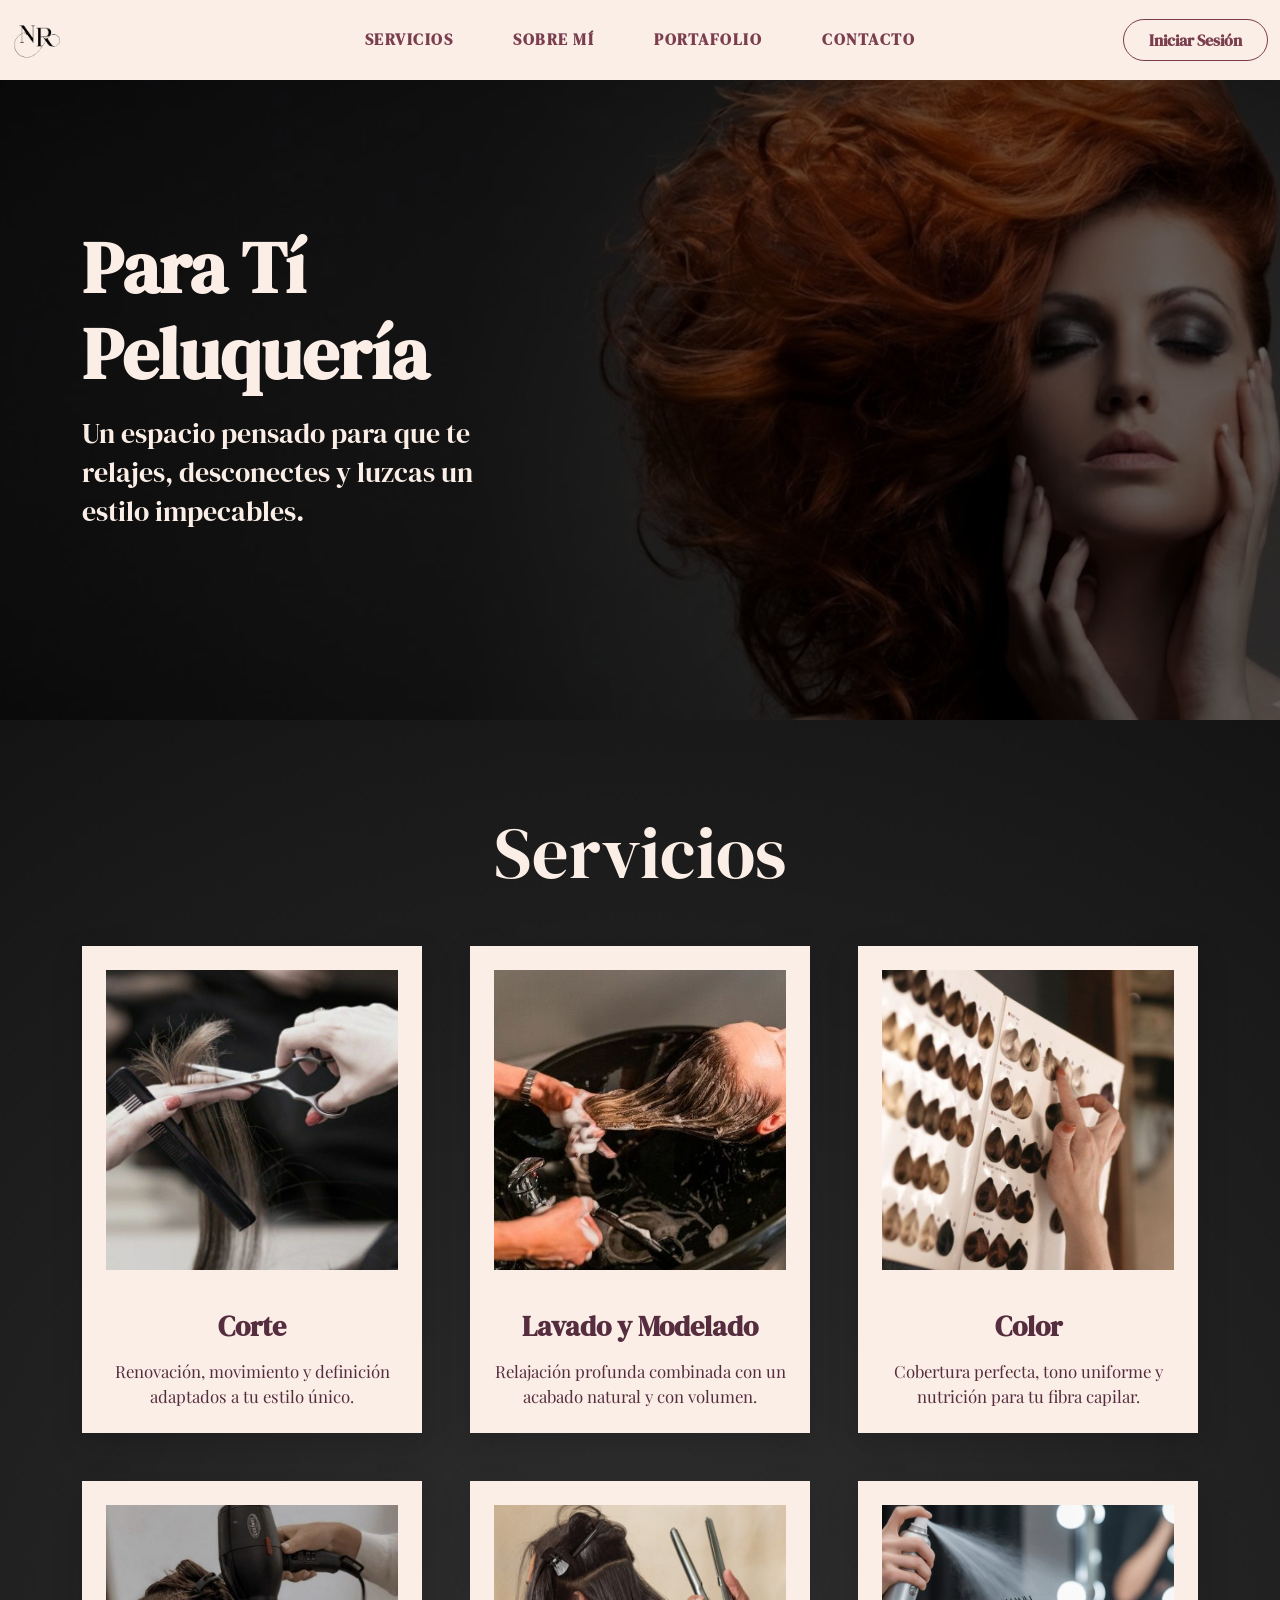
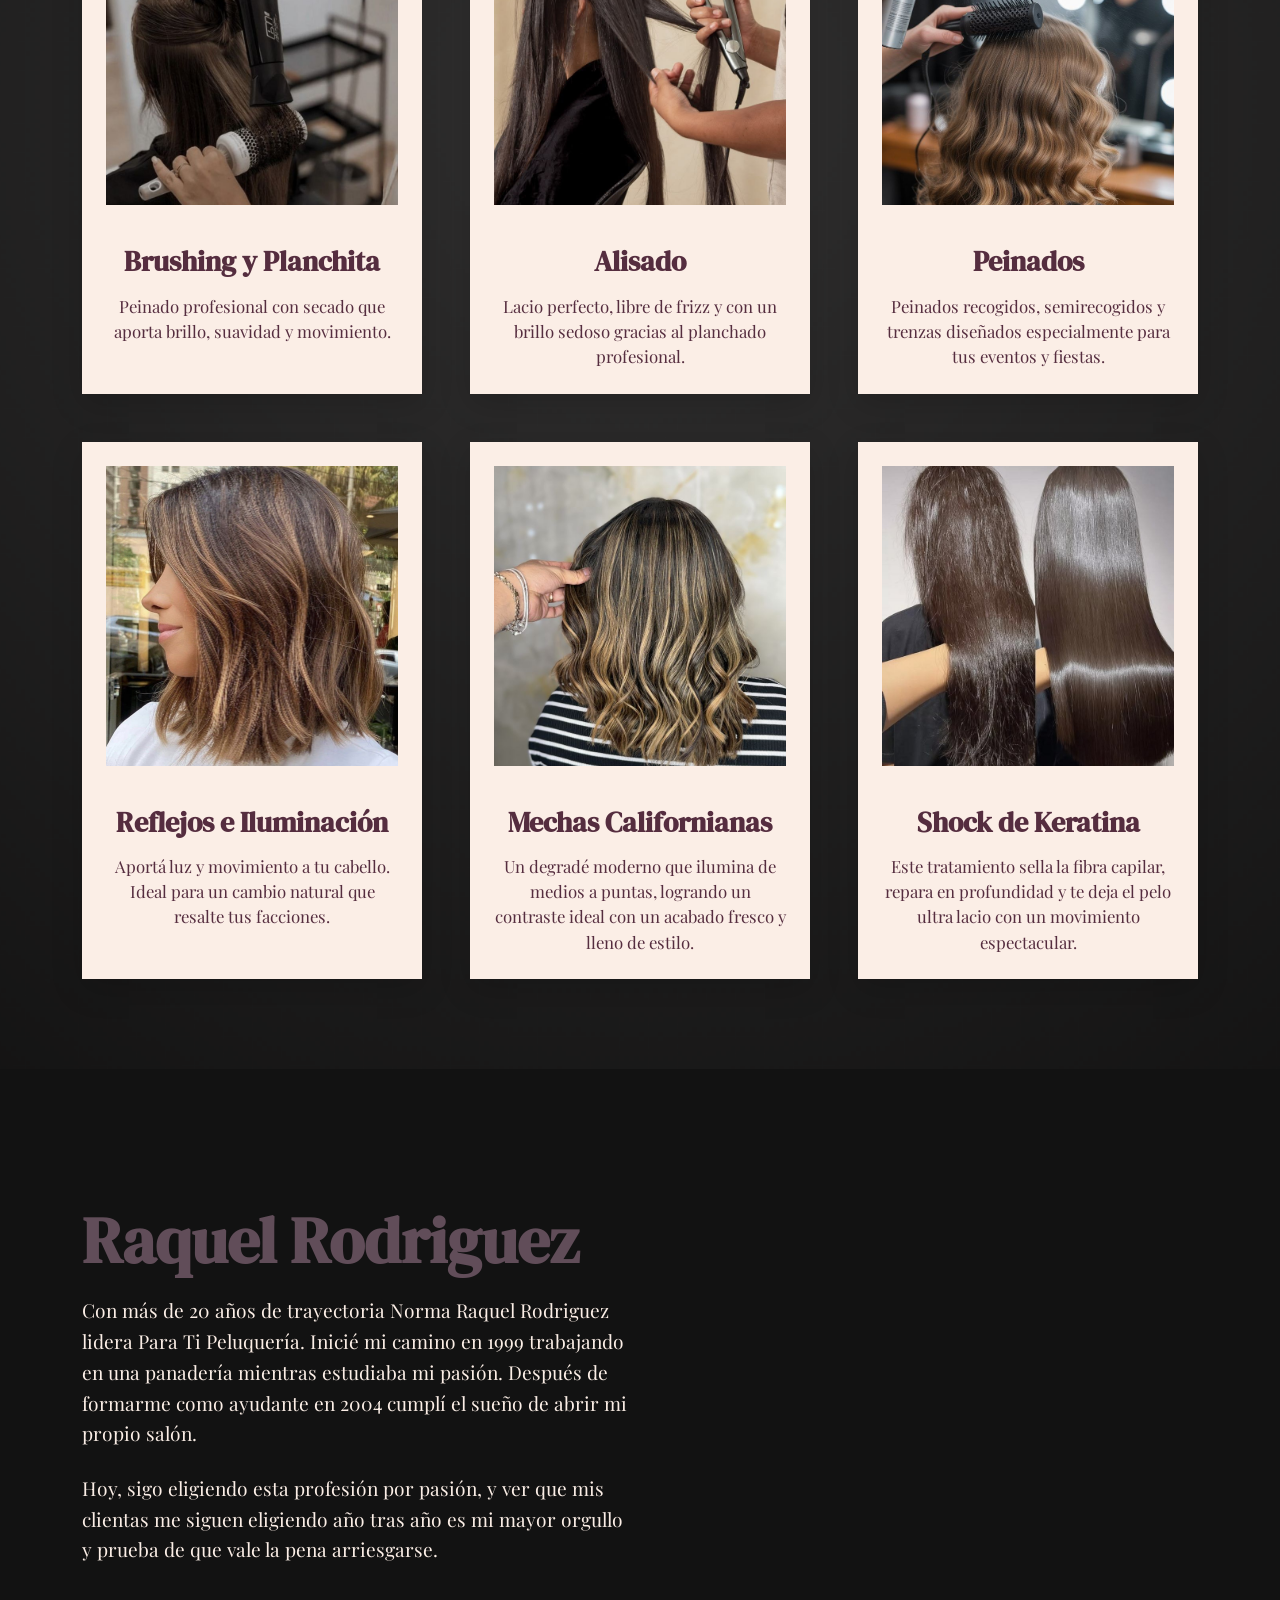
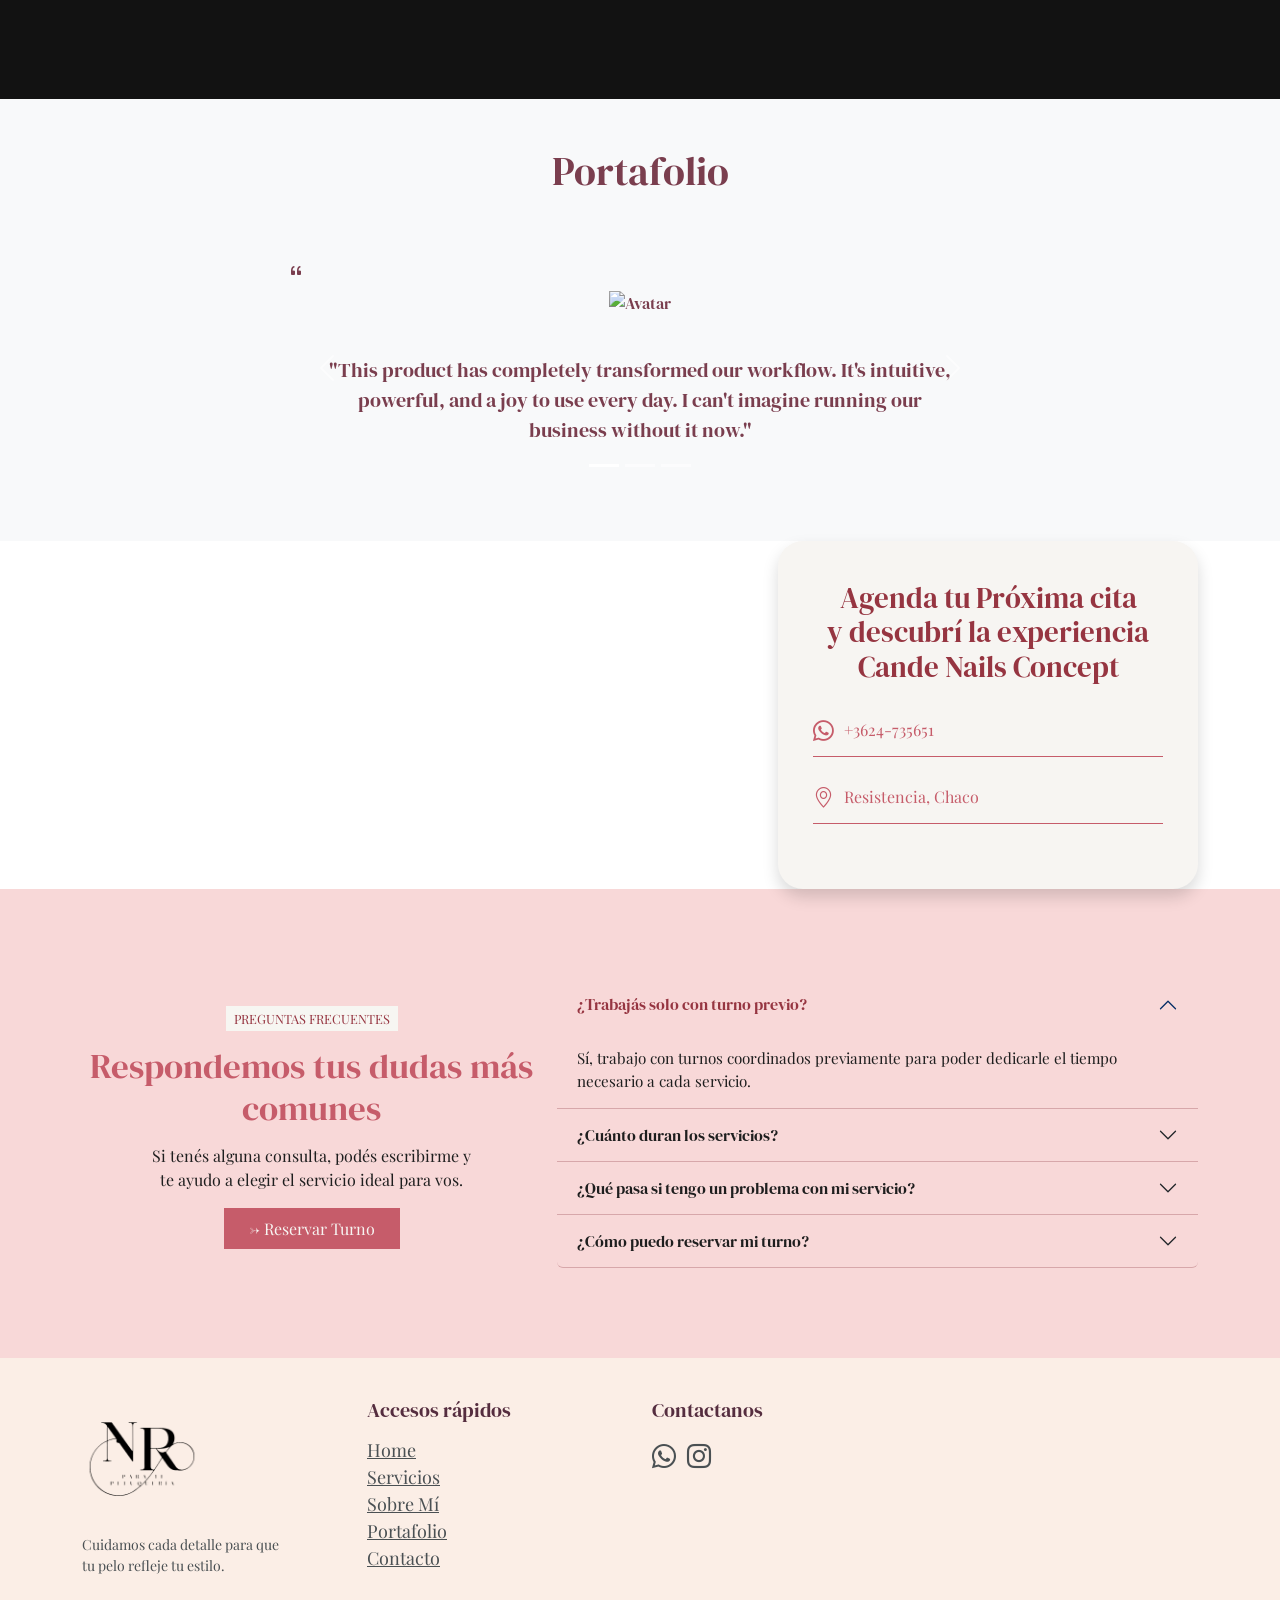
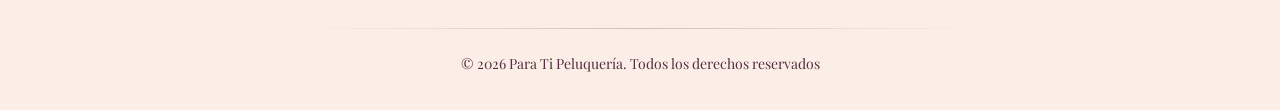
==== index.html @ 2d1e4a16 "cambios en comentarios" ====
<!DOCTYPE html>
<!-- Seteamos el idioma en español, obvio -->
<html lang="es">
<!-- Acá metemos toda la config y los links de la página -->

<head>
  <meta charset="UTF-8">
  <meta name="viewport" content="width=device-width, initial-scale=1">
  <link rel="preconnect" href="https://fonts.googleapis.com">
  <link rel="preconnect" href="https://fonts.gstatic.com" crossorigin>
  <link href="https://fonts.googleapis.com/css2?family=DM+Serif+Display:ital@0;1&display=swap" rel="stylesheet">
  <link href="https://fonts.googleapis.com/css2?family=Playfair+Display:wght@400;500;600&display=swap" rel="stylesheet">
  <link href="https://fonts.googleapis.com/css2?family=Montserrat:wght@300;400&display=swap" rel="stylesheet">
  <link href="https://cdn.jsdelivr.net/npm/bootstrap@5.3.0/dist/css/bootstrap.min.css" rel="stylesheet">
  <link rel="stylesheet" href="style.css">
  <link rel="stylesheet" href="https://cdn.jsdelivr.net/npm/bootstrap-icons@1.11.3/font/bootstrap-icons.min.css">
  <script src="https://cdn.jsdelivr.net/npm/bootstrap@5.3.0/dist/js/bootstrap.bundle.min.js"></script>
  <title>Para Ti Peluquería</title>
  <link rel="icon" type="image/png" href="img/logo.ico" />
</head>

<!-- De acá para abajo empieza lo que posta ve el cliente -->

<body>
  <div id="navbar"></div>


  <section id="Home">

    <div class="container">
      <div class="row align-items-center">
        <div class="col-lg-6">
          <h1 class="display-4 fw-bold mb-3">Para Tí Peluquería</h1>
          <p class="lead mb-4">
            Un espacio pensado para que te <br>
            relajes, desconectes y luzcas un <br>
            estilo impecables.<br>
          </p>
        </div>

      </div>
    </div>
  </section>

  <!-- Servicios Section -->
  <section id="Servicios">
    <div class="container">

      <div class="row justify-content-center text-center">
        <div class="col-lg-8">
          <h1>Servicios</h1>
        </div>
      </div>

      <div class="row g-5 justify-content-center" id="servicesGridPublic">
        <!-- Cargamos los servicios dinámicamente con JS desde el localStorage, un golazo -->
      </div>
    </div>
  </section>

  <!-- Sección Sobre Mí: Raquel cuenta cómo empezó todo este laburo -->
  <section id="SobreMi">
    <div class="container">
      <div class="row align-items-center">
        <div class="col-lg-6">
          <h1 class="display-4 fw-bold mb-3">Raquel Rodriguez</h1>
          <p class="lead mb-4">
            Con más de 20 años de trayectoria Norma Raquel Rodriguez lidera Para Ti Peluquería.
            Inicié mi camino en 1999 trabajando en una panadería mientras estudiaba mi pasión.
            Después de formarme como ayudante en 2004 cumplí el sueño de abrir mi propio salón.
          </p>
          <p class="lead mb-0">
            Hoy, sigo eligiendo esta profesión por pasión, y ver que mis clientas me siguen
            eligiendo año tras año es mi mayor orgullo y prueba de que vale la pena arriesgarse.
          </p>
        </div>
      </div>
    </div>
  </section>

  <!-- Sección Portafolio: carrusel para mostrar fotos de laburos anteriores -->

  <div class="bg-light">
    <div class="container py-5">
      <h1 class="text-center mb-5">Portafolio</h1>
      <div class="row justify-content-center">
        <div class="col-lg-8">
          <div id="testimonialCarousel" class="carousel slide" data-bs-ride="carousel">
            <div class="carousel-inner">
              <div class="carousel-item active">
                <div class="testimonial-card p-4 p-md-5">
                  <i class="bi bi-quote quote-icon position-absolute top-0 start-0 mt-3 ms-3"></i>
                  <div class="text-center mb-4">
                    <img src="https://randomuser.me/api/portraits/women/32.jpg" alt="Avatar" class="avatar mb-3">
                  </div>
                  <p class="lead text-center mb-0">"This product has completely transformed our workflow.
                    It's intuitive, powerful, and a joy to use every day. I can't imagine running our
                    business without it now."</p>
                </div>
              </div>
              <div class="carousel-item">
                <div class="testimonial-card p-4 p-md-5">
                  <i class="bi bi-quote quote-icon position-absolute top-0 start-0 mt-3 ms-3"></i>
                  <div class="text-center mb-4">
                    <img src="https://randomuser.me/api/portraits/men/47.jpg" alt="Avatar" class="avatar mb-3">
                  </div>
                  <p class="lead text-center mb-0">"The level of customer support is outstanding. Whenever
                    I've had a question or issue, the team has been quick to respond and always goes
                    above and beyond to help."</p>
                </div>
              </div>
              <div class="carousel-item">
                <div class="testimonial-card p-4 p-md-5">
                  <i class="bi bi-quote quote-icon position-absolute top-0 start-0 mt-3 ms-3"></i>
                  <div class="text-center mb-4">
                    <img src="https://randomuser.me/api/portraits/women/65.jpg" alt="Avatar" class="avatar mb-3">
                  </div>
                  <p class="lead text-center mb-0">"As a small business owner, I was hesitant to invest in
                    new software, but this has paid for itself many times over. It's been a game-changer
                    for my company's efficiency."</p>
                </div>
              </div>
            </div>
            <button class="carousel-control-prev" type="button" data-bs-target="#testimonialCarousel"
              data-bs-slide="prev">
              <span class="carousel-control-prev-icon" aria-hidden="true"></span>
              <span class="visually-hidden">Previous</span>
            </button>
            <button class="carousel-control-next" type="button" data-bs-target="#testimonialCarousel"
              data-bs-slide="next">
              <span class="carousel-control-next-icon" aria-hidden="true"></span>
              <span class="visually-hidden">Next</span>
            </button>
            <div class="carousel-indicators">
              <button type="button" data-bs-target="#testimonialCarousel" data-bs-slide-to="0" class="active"
                aria-current="true" aria-label="Slide 1"></button>
              <button type="button" data-bs-target="#testimonialCarousel" data-bs-slide-to="1"
                aria-label="Slide 2"></button>
              <button type="button" data-bs-target="#testimonialCarousel" data-bs-slide-to="2"
                aria-label="Slide 3"></button>
            </div>
          </div>
        </div>
      </div>
    </div>
  </div>


  <!-- Sección de Contacto: toda la info para que nos manden un WhatsApp -->
  <section id=" Contacto">
    <div class="container d-flex justify-content-end align-items-center">

      <!-- La card flotante con los datos de contacto directos -->
      <div class="contact-card shadow">

        <h3 class="contact-title">
          Agenda tu Próxima cita<br>
          y descubrí la experiencia<br>
          Cande Nails Concept
        </h3>

        <a href="http://wa.link/f8cmmg/" target="_blank" class="contact-item">
          <i class="bi bi-whatsapp"></i> +3624-735651
        </a>

        <div class="contact-item">
          <i class="bi bi-geo-alt"></i> Resistencia, Chaco
        </div>

      </div>
    </div>
  </section>

  <section class="faq-section">
    <div class="container">
      <div class="row align-items-center">

        <div class="col-md-5 faq-intro">
          <span class="faq-label">Preguntas frecuentes</span>
          <h2>Respondemos tus dudas más comunes</h2>
          <p>Si tenés alguna consulta, podés escribirme y te ayudo a elegir el servicio ideal para vos.</p>
          <a href="reservar.html" class="faq-btn">→ Reservar Turno</a>
        </div>

        <div class="col-md-7">
          <div class="accordion" id="faqAccordion">

            <div class="accordion-item">
              <h2 class="accordion-header">
                <button class="accordion-button" type="button" data-bs-toggle="collapse" data-bs-target="#faq1">
                  ¿Trabajás solo con turno previo?
                </button>
              </h2>
              <div id="faq1" class="accordion-collapse collapse show" data-bs-parent="#faqAccordion">
                <div class="accordion-body">
                  Sí, trabajo con turnos coordinados previamente para poder dedicarle el tiempo necesario a cada
                  servicio.
                </div>
              </div>
            </div>

            <div class="accordion-item">
              <h2 class="accordion-header">
                <button class="accordion-button collapsed" type="button" data-bs-toggle="collapse"
                  data-bs-target="#faq2">
                  ¿Cuánto duran los servicios?
                </button>
              </h2>
              <div id="faq2" class="accordion-collapse collapse" data-bs-parent="#faqAccordion">
                <div class="accordion-body">
                  Depende del servicio y del cuidado posterior, pero el esmaltado semipermanente suele durar entre 15 y
                  20 días.
                </div>
              </div>
            </div>

            <div class="accordion-item">
              <h2 class="accordion-header">
                <button class="accordion-button collapsed" type="button" data-bs-toggle="collapse"
                  data-bs-target="#faq3">
                  ¿Qué pasa si tengo un problema con mi servicio?
                </button>
              </h2>
              <div id="faq3" class="accordion-collapse collapse" data-bs-parent="#faqAccordion">
                <div class="accordion-body">
                  Podés escribirme para revisar la situación y encontrar una solución según el caso.
                </div>
              </div>
            </div>

            <div class="accordion-item">
              <h2 class="accordion-header">
                <button class="accordion-button collapsed" type="button" data-bs-toggle="collapse"
                  data-bs-target="#faq4">
                  ¿Cómo puedo reservar mi turno?
                </button>
              </h2>
              <div id="faq4" class="accordion-collapse collapse" data-bs-parent="#faqAccordion">
                <div class="accordion-body">
                  Podés reservar por WhatsApp o a través de Instagram, según te resulte más cómodo.
                </div>
              </div>
            </div>

          </div>
        </div>

      </div>
    </div>
  </section>

  <div id="footer"></div>
  <script src="script.js"></script>
</body>

</html>
---- style.css ----
body {
  font-family: "DM Serif Display", serif;
  color: #7A3E4E;
}

#Home {
  padding-top: 140px;
  /* Altura del navbar (80px) + margen de holgura visual (60px) */
  padding-bottom: 80px;
  min-height: 80vh;
  display: flex;
  align-items: center;
  background-image: url("img/home.png");
  background-size: cover;
  background-position: center right;
  background-repeat: no-repeat;
  color: #FBEEE6;
}

#Home h1 {
  font-size: 4.5rem;
}

#Home p {
  font-size: 1.75rem;
  line-height: 1.4;
}

/* Diseño responsivo para celulares y tablets, que no se rompa nada */
@media (max-width: 768px) {
  #Home {
    padding-top: 120px;
    padding-bottom: 60px;
    min-height: 60vh;
  }

  #Home h1 {
    font-size: 2.5rem;
  }

  #Home p {
    font-size: 1.25rem;
  }

  /* Sección Servicios en Móvil: ajustamos márgenes */
  #Servicios {
    padding: 60px 0;
  }

  #Servicios h1 {
    font-size: 2.5rem;
    margin-bottom: 30px;
  }

  .card.servicio-card {
    padding: 15px;
    margin-bottom: 15px;
  }

  .card.servicio-card .card-img-top {
    height: 220px;
    /* Tamaño optimizado para pantallas chicas */
  }

  .card.servicio-card .card-title {
    font-size: 1.5rem;
    margin-bottom: 10px;
  }

  .card.servicio-card .card-text {
    font-size: 0.95rem;
  }

  /* Fuentes de la biografía de Raquel en celus */
  #SobreMi h1 {
    font-size: 2.5rem;
    margin-bottom: 20px;
  }

  #SobreMi p {
    font-size: 1.1rem;
  }
}

#Servicios {
  background-image: url("img/servicios.png");
  background-size: cover;
  background-position: center;
  background-repeat: no-repeat;
  background-color: #121212;
  padding: 90px 0;
}

#Servicios h1 {
  font-family: "DM Serif Display", serif;
  font-size: 4.5rem;
  color: #FBEEE6;
  text-align: center;
  margin-bottom: 50px;
}

.card.servicio-card {
  background-color: #FBEEE6;
  border: none;
  border-radius: 0;
  padding: 24px;
  box-shadow: 0 10px 30px rgba(0, 0, 0, 0.15);
  transition: all 0.3s ease;
  height: 100%;
  display: flex;
  flex-direction: column;
  max-width: 420px;
  margin: 0 auto;
}

.card.servicio-card .card-img-top {
  height: 300px;
  object-fit: cover;
  width: 100%;
  border-radius: 0;

}

.card.servicio-card .card-body {
  padding: 20px 0 0 0;
  flex-grow: 1;
  display: flex;
  flex-direction: column;
  text-align: center;
}

.card.servicio-card .card-title {
  font-family: "DM Serif Display", serif;
  font-size: 1.75rem;
  color: #552D3F;
  margin-bottom: 15px;
  font-weight: bold;
}

.card.servicio-card .card-text {
  font-family: "Playfair Display", serif;
  font-size: 1.05rem;
  color: #552D3F;
  line-height: 1.5;
  margin-bottom: 0;
  flex-grow: 1;
}

#SobreMi {
  background-image: linear-gradient(to right, rgba(18, 18, 18, 0.95) 45%, rgba(18, 18, 18, 0.1) 85%), url("img/sobreMi.png");
  background-size: cover;
  background-position: right center;
  background-repeat: no-repeat;
  background-color: #121212;
  padding: 120px 0;
  min-height: 70vh;
  display: flex;
  align-items: center;
}

#SobreMi h1 {
  font-family: "DM Serif Display", serif;
  font-size: 4rem;
  color: #614D59;
  text-align: left;
  margin-bottom: 30px;
}

#SobreMi p {
  font-family: "Playfair Display", serif;
  font-size: 1.2rem;
  color: #FBEEE6;
  line-height: 1.6;
  text-align: left;
}

/* Responsivo para la sección Sobre Mí (cuando la columna col-lg-6 se expande a pantalla completa) */
@media (max-width: 991.98px) {
  #SobreMi {
    background-image: linear-gradient(rgba(18, 18, 18, 0.85), rgba(18, 18, 18, 0.85)), url("img/sobreMi.png");
    background-position: center center;
    padding: 80px 0;
    min-height: auto;
  }
}

#Portafolio {
  background-color: #121212;
  padding: 90px 0;
}

#Portafolio h2 {
  font-family: "DM Serif Display", serif;
  font-size: 4.5rem;
  color: #FBEEE6;
  text-align: center;
  margin-bottom: 50px;
}

#portfolioCarousel {
  position: relative;
  padding: 0 45px; /* Espacio para que las flechas queden a los lados sin encimarse */
}

.card.portfolio-card {
  background-color: #FBEEE6;
  border: none;
  border-radius: 0; /* Bordes rectos de la captura */
  padding: 24px; /* Inset padding como en servicios */
  box-shadow: 0 10px 25px rgba(0, 0, 0, 0.2);
  transition: all 0.3s ease;
  height: 100%;
  display: flex;
  flex-direction: column;
}

.card.portfolio-card:hover {
  transform: translateY(-5px);
  box-shadow: 0 15px 35px rgba(0, 0, 0, 0.3);
}

.card.portfolio-card .portfolio-img {
  height: 220px;
  object-fit: cover;
  width: 100%;
  border-radius: 0;
}

.card.portfolio-card .card-body {
  padding: 20px 0 0 0; /* Sin padding horizontal */
  text-align: center;
}

.card.portfolio-card .card-title {
  font-family: "DM Serif Display", serif;
  font-size: 1.6rem;
  color: #552D3F;
  font-weight: bold;
  margin-bottom: 0;
}

/* Flechas de navegación del carrusel */
#Portafolio .carousel-control-prev,
#Portafolio .carousel-control-next {
  width: 45px;
  height: 45px;
  background-color: rgba(90, 42, 58, 0.85); /* Burgundy semitransparente */
  border-radius: 50%;
  top: 50%;
  transform: translateY(-50%);
  opacity: 0.8;
  transition: all 0.3s ease;
  display: flex;
  align-items: center;
  justify-content: center;
}

#Portafolio .carousel-control-prev:hover,
#Portafolio .carousel-control-next:hover {
  opacity: 1;
  background-color: rgba(90, 42, 58, 1);
}

#Portafolio .carousel-control-prev {
  left: 0;
}

#Portafolio .carousel-control-next {
  right: 0;
}

/* Responsivo para el Portafolio */
@media (max-width: 768px) {
  #Portafolio {
    padding: 60px 0;
  }
  #Portafolio h2 {
    font-size: 2.5rem;
    margin-bottom: 30px;
  }
  #portfolioCarousel {
    padding: 0 35px;
  }
  .card.portfolio-card {
    padding: 15px;
    margin-bottom: 15px;
  }
  .card.portfolio-card .portfolio-img {
    height: 180px;
  }
  .card.portfolio-card .card-title {
    font-size: 1.25rem;
  }
}

section[id] {
  scroll-margin-top: 80px;
}

/* Ocultamos cosas del navbar según si sos cliente o Raquel */
.nav-admin {
  display: none;
}

body.admin-page .nav-public {
  display: none !important;
}

body.admin-page .nav-admin {
  display: flex;
  align-items: center;
}

/* Estilo para la solapa del panel de control que está seleccionada */
body.admin-page .admin-nav-link.active {
  color: #5A2A3A;
  border-bottom: 2px solid #5A2A3A;
  font-weight: 600;
}

/* En el panel de control usamos sticky en vez de fixed para que el menú de la izquierda no quede tapado */
body.admin-page,
body.admin-page html {
  height: 100%;
}

body.admin-page .navbar {
  position: sticky !important;
  top: 0;
  width: 100%;
  z-index: 100;
}

h5 {
  font-size: 3rem;
}

a {
  color: #7A3E4E
}

.navbar {

  display: flex;
  align-items: center;
  justify-content: space-between;
  height: 80px;
  position: fixed;
  width: 100%;
  top: 0;
  left: 0;
  z-index: 1000;
}

.nav-link {
  font-size: 18px;
  text-decoration: none;
  padding: 8px 15px;
  transition: color 0.3s ease;
  color: #552D3F;
}

.nav-link:hover {
  color: #816f7a !important;
}


/* Centrado y mayúsculas de opciones de menú */
@media (min-width: 992px) {
  .nav-public.mx-auto {
    position: absolute;
    left: 50%;
    transform: translateX(-50%);
    display: flex;
    gap: 60px;
    /* Incrementa la separación entre las opciones */
  }
}

.nav-public.mx-auto .nav-link {
  font-size: 16px;
  font-weight: 600;
  text-transform: uppercase;
  letter-spacing: 1.5px;
  color: #7A3E4E;
}


/* Botón Iniciar Sesión redondeado */
.nav-login-btn {
  border: 1px solid #7A3E4E !important;
  border-radius: 50px !important;
  padding: 8px 25px !important;
  font-size: 16px !important;
  font-weight: 600 !important;
  color: #7A3E4E !important;
  background-color: transparent !important;
  transition: all 0.3s ease !important;
  display: inline-block !important;
}

.nav-login-btn:hover {
  background-color: #7A3E4E !important;
  color: #FBEEE6 !important;
}

/* Ajustes de menú colapsable (hamburguesa) en dispositivos móviles */
@media (max-width: 991.98px) {
  .navbar-collapse {
    position: absolute !important;
    top: 80px;
    /* Altura exacta del navbar */
    left: 0;
    right: 0;
    background-color: #FBEEE6 !important;
    /* Fondo sólido igual al navbar para evitar transparencia y solapamiento */
    padding: 1.5rem 1.25rem !important;
    border-radius: 0 0 1.25rem 1.25rem !important;
    box-shadow: 0 12px 24px rgba(0, 0, 0, 0.15) !important;
    z-index: 1000 !important;
    width: 100% !important;
  }

  .navbar-collapse .nav-public {
    display: flex !important;
    flex-direction: column !important;
    /* Modo lista vertical para sitio público */
    align-items: center !important;
    gap: 18px !important;
    /* Más separación entre las opciones */
    margin-bottom: 20px !important;
    width: 100% !important;
  }

  .navbar-collapse .nav-admin {
    display: none !important;
    /* Oculto por defecto en sitio público */
  }

  body.admin-page .navbar-collapse .nav-public {
    display: none !important;
    /* Oculto en panel de administración */
  }

  body.admin-page .navbar-collapse .nav-admin {
    display: flex !important;
    flex-direction: column !important;
    /* Modo lista vertical para panel admin */
    align-items: center !important;
    gap: 18px !important;
    margin-bottom: 20px !important;
    width: 100% !important;
  }

  .navbar-collapse .nav-link {
    display: block !important;
    width: 100% !important;
    text-align: center !important;
    padding: 8px 0 !important;
    font-size: 18px !important;
  }

  .navbar-collapse .navbar-nav {
    display: flex !important;
    flex-direction: column !important;
    align-items: center !important;
    width: 100% !important;
  }

  .navbar-collapse .nav-login-btn {
    display: inline-block !important;
    width: 100% !important;
    max-width: 220px !important;
    text-align: center !important;
    margin: 10px auto !important;
  }
}

.Portafolio-icon {
  font-size: 3rem;
  margin-bottom: 1rem;
  color: #6a11cb;
}

.cta {
  background-color: #f8f9fa;
}

.app-screenshot {
  box-shadow: 0 15px 30px rgba(0, 0, 0, 0.1);
  border-radius: 20px;
}



footer {
  background-color: #FBEEE6;
  padding: 40px 0 20px;
}

footer h5,
.footer-title {
  font-size: 20px;
  font-family: "DM Serif Display", serif;
  color: #552D3F;
  margin-bottom: 15px;
  padding-left: 0;
  margin-left: 0;
}

footer p {
  color: #552D3F;
}

.footer-brand p {
  font-family: "Playfair Display", serif;
  color: #4A5053;
  font-size: 14px;
  text-align: left;
}

footer a {
  color: #4A5053;
  font-family: "Playfair Display", serif;
  font-size: 18px;

}

footer a:hover {
  opacity: 0.7;
}

/* Iconos de redes sociales */
.social-icons li a {
  color: #4A5053 !important;
  font-size: 24px;
  transition: opacity 0.3s ease;
}

.social-icons li a:hover {
  opacity: 0.7;
}

.linea-footer {
  border: none;
  height: 1px;
  width: 60%;
  margin: 0 auto;
  background: linear-gradient(to right, transparent, #552D3F, transparent);
}

.copy-text p {
  font-family: "Playfair Display", serif;
  color: #552D3F;
  font-size: 14px;
}


#mobileMenu {
  display: none;
  background-color: #f8f9fa;
  padding: 1rem;
}

@media (min-width: 768px) {
  #mobileMenu {
    display: none !important;
  }
}

.nav-link {
  padding: 0.5rem 1rem;
}

/*servicios*/

.servicios-section {
  background-color: #E8CDCC;
  padding: 80px 0;

}

.servicios-barra {
  background: #f6d2d1;
  width: 80%;
  margin: 30px auto;
  padding: 8px 0;
  text-align: center;
  font-family: "DM Serif Display", serif;
  color: #1E1E1E;
  font-size: 1.2rem;
  letter-spacing: 1px;
}

.servicio-card {
  transition: transform 0.3s ease, box-shadow 0.3s ease;
  cursor: pointer;
  background-color: #f6d2d1;
  padding-bottom: 15px;
  box-shadow: 0 2px 8px rgba(150, 53, 65, 0.08);
  border: none;
  border-radius: 12px;
}

.servicio-img {
  width: 100%;
  height: 200px;
  object-fit: cover;
  border-radius: 0;
}

.servicio-card .card-title {
  font-family: "DM Serif Display", serif;
  color: #1e1e1e;
  font-size: 1.4rem;
  margin-top: 20px;
}

.servicio-card .card-text {
  font-family: "Playfair Display", serif;
  color: #1E1E1E;
  font-size: 0.95rem;
}

/*Contacto*/
.contact-card {
  background-color: #F7F5F2;
  padding: 40px 35px;
  border-radius: 25px;
  max-width: 420px;
  width: 100%;
}

.contact-title {
  font-family: "DM Serif Display", serif;
  color: #963541;
  font-size: 1.8rem;
  text-align: center;
  margin-bottom: 30px;
}

.contact-item {
  display: flex;
  align-items: center;
  gap: 10px;
  font-family: "Playfair Display", serif;
  color: #C65C6A;
  text-decoration: none;
  border-bottom: 1px solid #C65C6A;
  padding-bottom: 10px;
  margin-bottom: 25px;

}

.contact-item i {
  color: #C65C6A;
  font-size: 1.3rem;
  transition: opacity 0.3s ease;
}

.contact-item:hover {

  opacity: 0.7;
}


.faq-section {
  background-color: #f8d8d8;
  padding: 90px 0;
}

.faq-intro {
  text-align: center;
  padding-left: 20px;
}

.faq-label {
  font-family: "Playfair Display", serif;
  text-transform: uppercase;
  font-size: 0.8rem;
  color: #963541;
  background-color: #f7f6f2;
  padding: 4px 8px;
}

.faq-intro h2 {
  font-family: "DM Serif Display", serif;
  color: #C65C6A;
  font-size: 2.2rem;
  margin: 15px 0;
}

.faq-intro p {
  font-family: "Playfair Display", serif;
  color: #1E1E1E;
  max-width: 320px;
  margin: 0 auto 25px;
}

.faq-btn {
  background-color: #C65C6A;
  color: #F7F5F2;
  padding: 10px 25px;
  text-decoration: none;
  font-family: "Playfair Display", serif;
}

.button {
  background-color: #5A2A3A;
  color: #FBEEE6;
  padding: 10px 25px;
  text-decoration: none;
  font-family: "Playfair Display", serif;
}

.button.btn :hover {
  color: #d7a7aa;
}

.faq-btn:hover {
  background-color: #963541;
  color: #F7F5F2;
}

.accordion-item {
  background-color: transparent;
  border: none;
  border-bottom: 1px solid #d7a7aa;
}

.accordion-button {
  background-color: transparent;
  font-family: "DM Serif Display", serif;
  color: #1E1E1E;
  box-shadow: none;
}

.accordion-button:not(.collapsed) {
  background-color: transparent;
  color: #963541;
  box-shadow: none;
}

.accordion-body {
  font-family: "Playfair Display", serif;
  color: #1E1E1E;
  font-size: 0.95rem;
}

/*Login*/
body.login-page {
  background-image: url("img/servicios.png");
  background-size: cover;
  background-position: center;
  background-repeat: no-repeat;
  min-height: 100vh;
}

.login-page {
  display: flex;
  justify-content: center;
  align-items: center;
  min-height: 100vh;
}

.login-card-img {
  width: 100%;
  height: 100%;
  object-fit: cover;
  border-radius: 1rem 0 0 1rem;
  display: block;

}

.form-label {
  color: #4e0230;
  font-family: "Playfair Display", serif;

}


body.booking-page {
  background-image: url("img/contact.png");
  background-size: cover;
  background-position: center;
  background-repeat: no-repeat;
  background-attachment: fixed;
  min-height: 100vh;
  padding-top: 100px;
  padding-bottom: 50px;
}

body.booking-page #navbar nav {
  background-color: #FBEEE6 !important;
}

.booking-card {
  background-color: #F6EEE8;
  border-radius: 1.5rem;
  overflow: hidden;
  box-shadow: 0 15px 30px rgba(0, 0, 0, 0.4);
}

/* --- Stepper --- */
.stepper-container {
  position: relative;
  display: flex;
  justify-content: space-between;
  align-items: flex-start;
  width: 100%;
  max-width: 600px;
  margin: 0 auto 2rem;
}

.stepper-line {
  position: absolute;
  top: 25px;
  left: 45px;
  right: 45px;
  height: 2px;
  background-color: #d7a7aa;
  z-index: 0;
}

.stepper-line-fill {
  position: absolute;
  top: 25px;
  left: 45px;
  width: 0%;
  height: 2px;
  background-color: #5A2A3A;
  z-index: 0;
  transition: width 0.4s ease;
}

.stepper-step {
  position: relative;
  display: flex;
  flex-direction: column;
  align-items: center;
  z-index: 1;
  flex: 1;
}

.stepper-circle {
  width: 50px;
  height: 50px;
  border-radius: 50%;
  background-color: #FBEEE6;
  border: 2px solid #d7a7aa;
  display: flex;
  align-items: center;
  justify-content: center;
  color: #7A3E4E;
  font-size: 1.2rem;
  transition: all 0.3s ease;
}

.stepper-step.active .stepper-circle,
.stepper-step.completed .stepper-circle {
  background-color: #5A2A3A;
  border-color: #5A2A3A;
  color: #FBEEE6;
}

.stepper-text {
  margin-top: 8px;
  font-size: 0.65rem;
  font-weight: 600;
  color: #7A3E4E;
  text-transform: uppercase;
  letter-spacing: 0.8px;
  text-align: center;
  opacity: 0.6;
  transition: all 0.3s ease;
}

.stepper-step.active .stepper-text {
  opacity: 1;
  font-weight: 700;
  color: #5A2A3A;
}

/* --- Contenido de Pasos --- */
.booking-step-content {
  display: none;
  max-width: 600px;
  margin: 0 auto;
}

.booking-step-content.active {
  display: block;
}

/* --- Calendario Inline --- */
.calendar-container {
  background-color: #FBEEE6;
  border: 1px solid #d7a7aa;
  border-radius: 12px;
  padding: 15px;
  margin-bottom: 1.5rem;
}

.calendar-header {
  display: flex;
  justify-content: space-between;
  align-items: center;
  margin-bottom: 12px;
}

.calendar-nav-btn {
  background-color: #FBEEE6;
  border: 1px solid #d7a7aa;
  width: 32px;
  height: 32px;
  border-radius: 50%;
  display: flex;
  align-items: center;
  justify-content: center;
  color: #5A2A3A;
  cursor: pointer;
  transition: all 0.2s ease;
}

.calendar-nav-btn:hover {
  background-color: #5A2A3A;
  color: #FBEEE6;
  border-color: #5A2A3A;
}

.calendar-row {
  display: flex;
  width: 100%;
}

.calendar-cell {
  flex: 1;
  aspect-ratio: 1.1;
  display: flex;
  align-items: center;
  justify-content: center;
  font-size: 0.88rem;
  border: 1px solid #e8cdcc;
  background-color: #FBEEE6;
  transition: all 0.2s ease;
}

.calendar-cell.header {
  border: none;
  background-color: transparent;
  color: #5A2A3A;
  font-weight: 600;
}

.calendar-cell.day-disabled {
  color: #c0b0b8;
  background-color: #f2e7e0;
  cursor: not-allowed;
}

.calendar-cell.day-active {
  cursor: pointer;
  font-weight: 600;
  color: #1e1e1e;
  background-color: #FFF;
}

.calendar-cell.day-active:hover {
  background-color: #5A2A3A;
  color: #FBEEE6;
}

.calendar-cell.day-selected {
  background-color: #5A2A3A !important;
  color: #FBEEE6 !important;
  font-weight: 700;
}

/* --- Listado de Horarios --- */
.hours-list {
  max-height: 280px;
  overflow-y: auto;
  padding-right: 5px;
  margin-bottom: 0.5rem;
}

.hours-list::-webkit-scrollbar {
  width: 6px;
}

.hours-list::-webkit-scrollbar-track {
  background: #FBEEE6;
  border-radius: 10px;
}

.hours-list::-webkit-scrollbar-thumb {
  background: #5A2A3A;
  border-radius: 10px;
}

.hour-item {
  display: flex;
  align-items: center;
  justify-content: space-between;
  background-color: #FBEEE6;
  border: 1px solid #d7a7aa;
  padding: 11px 18px;
  border-radius: 12px;
  margin-bottom: 8px;
  cursor: pointer;
  transition: all 0.2s ease;
  color: #5A2A3A;
}

.hour-item:hover {
  border-color: #5A2A3A;
  background-color: #FFF;
}

.hour-item.selected {
  background-color: #5A2A3A;
  color: #FBEEE6;
  border-color: #5A2A3A;
}

.hour-item.selected i,
.hour-item i {
  color: inherit;
}

/* --- Inputs Redondeados (Píldora) --- */
.form-pill-group {
  position: relative;
  margin-bottom: 1rem;
}

.form-pill-control {
  border-radius: 50px;
  border: 1px solid #d7a7aa;
  background-color: #FFF;
  padding: 11px 20px 11px 44px;
  color: #1e1e1e;
  transition: border-color 0.3s;
  width: 100%;
}

.form-pill-control:focus {
  border-color: #5A2A3A;
  box-shadow: none;
  outline: none;
}

.form-pill-icon {
  position: absolute;
  left: 18px;
  top: 50%;
  transform: translateY(-50%);
  color: #7A3E4E;
}

.form-pill-textarea {
  border-radius: 20px;
  padding-left: 18px;
}

/* --- Pantalla de Éxito: Modal Overlay --- */
.booking-success-overlay {
  display: none !important;
  position: fixed;
  top: 0;
  left: 0;
  width: 100vw !important;
  max-width: 100vw !important;
  height: 100vh !important;
  margin: 0 !important;
  background-color: rgba(0, 0, 0, 0.65);
  backdrop-filter: blur(4px);
  z-index: 2000;
  align-items: center;
  justify-content: center;
}

.booking-success-overlay.active {
  display: flex !important;
}

.booking-success-modal {
  position: relative;
  background-color: #5A2A3A;
  /* dark wine */
  color: #FBEEE6;
  width: 100%;
  max-width: 440px;
  margin: 1.5rem;
  padding: 2.5rem 2rem 2rem;
  border-radius: 1.5rem;
  box-shadow: 0 20px 45px rgba(0, 0, 0, 0.4);
  text-align: center;
  font-family: "Montserrat", sans-serif;
  animation: modalScaleIn 0.3s cubic-bezier(0.34, 1.56, 0.64, 1);
}

@keyframes modalScaleIn {
  from {
    transform: scale(0.9);
    opacity: 0;
  }

  to {
    transform: scale(1);
    opacity: 1;
  }
}

.modal-close-btn {
  position: absolute;
  top: 15px;
  right: 15px;
  background: rgba(255, 255, 255, 0.15);
  border: none;
  width: 28px;
  height: 28px;
  border-radius: 50%;
  display: flex;
  align-items: center;
  justify-content: center;
  color: #FBEEE6;
  cursor: pointer;
  font-size: 0.95rem;
  transition: all 0.2s;
  text-decoration: none;
}

.modal-close-btn:hover {
  background: #FBEEE6;
  color: #5A2A3A;
}

.modal-logo-circle {
  width: 90px;
  height: 90px;
  border-radius: 50%;
  background: #FBEEE6;
  display: flex;
  align-items: center;
  justify-content: center;
  margin: 0 auto 1.5rem;
  box-shadow: 0 8px 16px rgba(0, 0, 0, 0.25);
  border: 4px solid rgba(255, 255, 255, 0.1);
}

.modal-logo-circle img {
  height: 50px;
  width: auto;
}

.modal-title {
  font-family: "DM Serif Display", serif;
  font-size: 1.8rem;
  color: #FBEEE6;
  margin-bottom: 1rem;
}

.modal-summary-box {
  background-color: rgba(255, 255, 255, 0.08);
  border-radius: 14px;
  padding: 18px 20px;
  margin: 1.5rem 0;
  text-align: left;
  border: 1px solid rgba(255, 255, 255, 0.15);
}

.modal-summary-item {
  display: flex;
  margin-bottom: 8px;
  font-size: 0.92rem;
  color: #FBEEE6;
  line-height: 1.4;
}

.modal-summary-item:last-child {
  margin-bottom: 0;
}

.modal-summary-label {
  font-weight: 600;
  width: 85px;
  color: #d7a7aa;
  /* light rose tint */
}

.modal-summary-val {
  flex: 1;
  font-weight: 400;
}

.modal-thankyou {
  font-size: 0.95rem;
  color: #e0d0d5;
  line-height: 1.6;
  margin-bottom: 1.5rem;
  font-weight: 400;
}

.btn-modal-home {
  display: inline-flex;
  align-items: center;
  justify-content: center;
  background-color: #FBEEE6;
  color: #5A2A3A;
  border: none;
  border-radius: 50px;
  padding: 10px 28px;
  font-weight: 600;
  text-decoration: none;
  font-size: 0.95rem;
  transition: all 0.2s ease;
  box-shadow: 0 4px 10px rgba(0, 0, 0, 0.15);
}

.btn-modal-home:hover {
  background-color: #7A3E4E;
  color: #FBEEE6;
}

/* Botones de reserva */
.btn-booking-next {
  background-color: #5A2A3A;
  color: #FBEEE6;
  padding: 11px 28px;
  font-weight: 600;
  border-radius: 50px;
  border: none;
  transition: all 0.3s ease;
  display: inline-flex;
  align-items: center;
  gap: 8px;
  cursor: pointer;
}

.btn-booking-next:hover:not(:disabled) {
  background-color: #7A3E4E;
  color: #FBEEE6;
}

.btn-booking-next:disabled {
  background-color: #d7a7aa;
  color: #FFF;
  cursor: not-allowed;
}

.btn-booking-prev {
  background-color: transparent;
  color: #5A2A3A;
  padding: 11px 24px;
  font-weight: 600;
  border-radius: 50px;
  border: 1px solid #5A2A3A;
  transition: all 0.3s ease;
  cursor: pointer;
}

.btn-booking-prev:hover {
  background-color: rgba(90, 42, 58, 0.05);
}

/* ==========================================================================
   Admin Panel Styles
   ========================================================================== */

/* Variables de paleta admin (reutiliza colores del proyecto) */
:root {
  --cream: #FBEEE6;
  --rose: #F6EEE8;
  --wine: #5A2A3A;
  --wine-lt: #7A3E4E;
  --border: #d7a7aa;
}

body.admin-page {
  background-color: #f0e8e2;
  min-height: 100vh;
}

/* --- Login page styling --- */
.login-page {
  background-color: #f0e8e2;
}

/* --- Admin shell --- */
#adminShell {
  display: none;
}

.admin-topbar {
  background: #5A2A3A;
  color: #FBEEE6;
  padding: 14px 2rem;
  display: flex;
  align-items: center;
  justify-content: space-between;
}

.admin-topbar-brand {
  font-family: "DM Serif Display", serif;
  font-size: 1.3rem;
}

.admin-topbar-sub {
  font-size: 0.75rem;
  opacity: 0.7;
  letter-spacing: 1px;
}

/* --- Tabs --- */
.admin-tabs {
  background: #F6EEE8;
  border-bottom: 2px solid #d7a7aa;
  padding: 0 2rem;
  display: flex;
}

.admin-tab {
  padding: 14px 20px;
  cursor: pointer;
  border-bottom: 3px solid transparent;
  font-weight: 600;
  font-size: 0.85rem;
  color: #7A3E4E;
  transition: all 0.2s;
  display: flex;
  align-items: center;
  gap: 8px;
}

.admin-tab:hover {
  color: #5A2A3A;
}

.admin-tab.active {
  color: #5A2A3A;
  border-bottom-color: #5A2A3A;
}

.tab-badge {
  background: #5A2A3A;
  color: #FBEEE6;
  border-radius: 50px;
  padding: 1px 8px;
  font-size: 0.72rem;
  font-weight: 700;
}

/* --- Contenido --- */
.admin-content {
  padding: 2rem;
  max-width: 900px;
  margin: 0 auto;
}

.tab-pane {
  display: none;
}

.tab-pane.active {
  display: block;
}

/* --- Tarjeta de turno --- */
.booking-item {
  background: #FBEEE6;
  border: 1px solid #d7a7aa;
  border-radius: 14px;
  padding: 1.25rem 1.5rem;
  margin-bottom: 1rem;
  display: flex;
  align-items: flex-start;
  gap: 1rem;
  transition: box-shadow 0.2s;
}

.booking-item:hover {
  box-shadow: 0 4px 12px rgba(90, 42, 58, 0.12);
}

.booking-item-icon {
  width: 46px;
  height: 46px;
  border-radius: 50%;
  background: #F6EEE8;
  border: 1px solid #d7a7aa;
  display: flex;
  align-items: center;
  justify-content: center;
  color: #5A2A3A;
  font-size: 1.2rem;
  flex-shrink: 0;
}

.booking-item-body {
  flex: 1;
}

.booking-item-name {
  font-weight: 700;
  color: #5A2A3A;
  font-size: 1rem;
  margin-bottom: 2px;
}

.booking-item-meta {
  font-size: 0.82rem;
  color: #666;
}

.booking-item-meta span {
  margin-right: 12px;
}

.booking-item-notes {
  font-size: 0.82rem;
  color: #888;
  font-style: italic;
  margin-top: 4px;
}

.booking-item-actions {
  display: flex;
  gap: 8px;
  flex-shrink: 0;
  align-items: flex-start;
}

.btn-accept {
  background: #5A2A3A;
  color: #FBEEE6;
  border: none;
  border-radius: 50px;
  padding: 7px 18px;
  font-size: 0.82rem;
  font-weight: 600;
  cursor: pointer;
  transition: background 0.2s;
  display: flex;
  align-items: center;
  gap: 5px;
}

.btn-accept:hover {
  background: #7A3E4E;
}

.btn-reject {
  background: transparent;
  color: #5A2A3A;
  border: 1px solid #d7a7aa;
  border-radius: 50px;
  padding: 7px 18px;
  font-size: 0.82rem;
  font-weight: 600;
  cursor: pointer;
  transition: all 0.2s;
}

.btn-reject:hover {
  border-color: #5A2A3A;
  background: rgba(90, 42, 58, 0.05);
}

/* --- Status badges --- */
.status-badge {
  display: inline-block;
  border-radius: 50px;
  padding: 3px 12px;
  font-size: 0.75rem;
  font-weight: 700;
  letter-spacing: 0.5px;
}

.status-accepted {
  background: #e8f5e9;
  color: #2e7d32;
}

.status-rejected {
  background: #fce4ec;
  color: #c62828;
}

/* --- Calendario admin --- */
.calendar-month-header {
  font-family: "DM Serif Display", serif;
  color: #5A2A3A;
  font-size: 1.5rem;
  margin-bottom: 1rem;
  display: flex;
  align-items: center;
  gap: 1rem;
}

.cal-nav {
  background: #FBEEE6;
  border: 1px solid #d7a7aa;
  width: 34px;
  height: 34px;
  border-radius: 50%;
  display: flex;
  align-items: center;
  justify-content: center;
  cursor: pointer;
  color: #5A2A3A;
  transition: all 0.2s;
}

.cal-nav:hover {
  background: #5A2A3A;
  color: #FBEEE6;
}

.cal-grid {
  display: grid;
  grid-template-columns: repeat(7, 1fr);
  gap: 4px;
  margin-bottom: 1.5rem;
}

.cal-cell {
  aspect-ratio: 1;
  display: flex;
  align-items: center;
  justify-content: center;
  border-radius: 8px;
  font-size: 0.85rem;
}

.cal-cell.cal-header {
  font-weight: 700;
  color: #5A2A3A;
  font-size: 0.75rem;
}

.cal-cell.cal-empty {
  color: #ccc;
}

.cal-cell.cal-today {
  border: 2px solid #5A2A3A;
  font-weight: 700;
}

.cal-cell.cal-has-booking {
  background: #5A2A3A;
  color: #FBEEE6;
  cursor: pointer;
  font-weight: 700;
}

.cal-cell.cal-has-booking:hover {
  background: #7A3E4E;
}

.day-bookings-list {
  margin: 2rem auto 0;
  width: 70%;
  max-width: 700px;
  min-width: 320px;
}

.empty-state {
  text-align: center;
  padding: 3rem 1rem;
  color: #7A3E4E;
  opacity: 0.6;
}

.empty-state i {
  font-size: 3rem;
  display: block;
  margin-bottom: 0.5rem;
}

/* ==========================================================================
   Admin Layout: Sidebar + main  (altura exacta de pantalla)
   ========================================================================== */

/* Shell: columna que llena la pantalla. Con navbar sticky, el layout ocupa el resto. */
#adminShell {
  display: flex;
  flex-direction: column;
  min-height: 100vh;
}

.admin-shell-layout {
  display: flex;
  flex: 1;
  background: #f0e8e2;
  position: relative;
  /* para el toggle button absoluto */
  /* Altura = viewport - altura del navbar (~80px) */
  height: calc(100vh - 80px);
  overflow: hidden;
}

/* --- Sidebar --- */
.admin-sidebar {
  width: 210px;
  min-width: 210px;
  background: #FBEEE6;
  border-right: 1px solid #d7a7aa;
  display: flex;
  flex-direction: column;
  padding-top: 1rem;
  overflow-y: auto;
  overflow-x: clip;
  /* clip no crea stacking context, no corta z-index */
  transition: width 0.2s ease, min-width 0.2s ease;
  flex-shrink: 0;
  height: 100%;
}

/* Sidebar colapsado — solo iconos */
.admin-sidebar.collapsed {
  width: 56px;
  min-width: 56px;
}

.admin-sidebar.collapsed .sidebar-collapsible-text {
  display: none;
}

.admin-sidebar.collapsed .admin-sidebar-profile {
  justify-content: center;
  padding: 0 0 1rem;
}

.admin-sidebar.collapsed .sidebar-profile-text {
  display: none;
}

.admin-sidebar.collapsed .sidebar-avatar {
  margin: 0 auto;
}

.admin-sidebar.collapsed .admin-sidebar-link {
  justify-content: center;
  padding: 9px 0;
}

.admin-sidebar.collapsed .admin-sidebar-sublink {
  justify-content: center;
  padding: 7px 0;
}

.admin-sidebar.collapsed .admin-sidebar-submenu {
  display: none !important;
}

/* Botón toggle — posicionado sobre el borde del sidebar desde el layout container */
.sidebar-toggle-btn {
  position: absolute;
  top: 50%;
  left: 210px;
  /* = ancho del sidebar expandido */
  transform: translate(-50%, -50%);
  width: 24px;
  height: 24px;
  border-radius: 50%;
  background: #FBEEE6;
  border: 1px solid #d7a7aa;
  display: flex;
  align-items: center;
  justify-content: center;
  cursor: pointer;
  color: #5A2A3A;
  font-size: 0.65rem;
  z-index: 20;
  transition: left 0.2s ease, background 0.15s;
}

.sidebar-toggle-btn:hover {
  background: #5A2A3A;
  color: #FBEEE6;
}

/* Cuando el sidebar está colapsado, el botón se mueve */
.admin-sidebar.collapsed+.sidebar-toggle-btn {
  left: 56px;
}

/* Avatar peluquera */
.sidebar-avatar {
  width: 36px;
  height: 36px;
  border-radius: 50%;
  object-fit: cover;
  object-position: top;
  border: 2px solid #d7a7aa;
  flex-shrink: 0;
}

/* Perfil */
.admin-sidebar-profile {
  display: flex;
  align-items: center;
  gap: 10px;
  padding: 0 1rem 1rem;
  border-bottom: 1px solid #d7a7aa;
  margin-bottom: 0.5rem;
}

.sidebar-profile-text {
  overflow: hidden;
}

.admin-sidebar-role {
  font-size: 0.65rem;
  letter-spacing: 1.5px;
  text-transform: uppercase;
  color: #a07080;
  white-space: nowrap;
}

.admin-sidebar-name {
  font-family: "DM Serif Display", serif;
  color: #5A2A3A;
  font-size: 0.9rem;
  white-space: nowrap;
}

.admin-sidebar-section-label {
  font-size: 0.62rem;
  letter-spacing: 2px;
  text-transform: uppercase;
  color: #b08090;
  padding: 0 1rem;
  margin: 0.75rem 0 0.3rem;
}

.admin-sidebar-link {
  display: flex;
  align-items: center;
  gap: 10px;
  padding: 9px 1rem;
  color: #7A3E4E;
  font-size: 0.82rem;
  font-weight: 600;
  border-left: 3px solid transparent;
  cursor: pointer;
  transition: all 0.15s;
  background: none;
  border-top: none;
  border-right: none;
  border-bottom: none;
  width: 100%;
  text-align: left;
  white-space: nowrap;
}

.admin-sidebar-link:hover {
  color: #5A2A3A;
  background: rgba(90, 42, 58, 0.05);
}

.admin-sidebar-link.active {
  color: #5A2A3A;
  border-left-color: #5A2A3A;
  background: rgba(90, 42, 58, 0.07);
  font-weight: 700;
}

.admin-sidebar-submenu {
  padding-left: 0;
  list-style: none;
  margin: 0;
  display: none;
}

.admin-sidebar-submenu.open {
  display: block;
}

.admin-sidebar-sublink {
  display: flex;
  align-items: center;
  gap: 8px;
  padding: 7px 1rem 7px 2.2rem;
  color: #9a5060;
  font-size: 0.78rem;
  cursor: pointer;
  transition: all 0.15s;
  background: none;
  border: none;
  width: 100%;
  text-align: left;
  white-space: nowrap;
}

.admin-sidebar-sublink:hover {
  color: #5A2A3A;
  background: rgba(90, 42, 58, 0.04);
}

.admin-sidebar-sublink.active {
  color: #5A2A3A;
  font-weight: 700;
}

/* --- Main content area --- */
.admin-main {
  flex: 1;
  padding: 2rem;
  overflow-y: auto;
}

/* --- Sections & sub-panels --- */
.admin-section {
  display: none;
}

.admin-section.active {
  display: block;
}

.admin-sub-panel {
  display: none;
}

.admin-sub-panel.active {
  display: block;
}

/* --- Calendario admin --- */
.cal-admin-wrap {
  width: 70%;
  max-width: 700px;
  min-width: 320px;
  margin: 1.5rem auto;
}

.cal-admin-wrap .calendar-month-header {
  font-size: 1.4rem;
  margin-bottom: 0.8rem;
  justify-content: center;
}

.cal-admin-wrap .cal-grid {
  gap: 4px;
  margin-bottom: 1.2rem;
}

.cal-admin-wrap .cal-cell {
  aspect-ratio: 1;
  height: auto;
  font-size: 0.95rem;
}

.cal-admin-wrap .cal-cell.cal-header {
  font-size: 0.85rem;
}

/* --- Cards de selección de servicio --- */
.service-select-card {
  background-color: #FBEEE6;
  border: 1px solid #d7a7aa;
  border-radius: 12px;
  overflow: hidden;
  transition: all 0.2s ease;
  height: 100%;
  display: flex;
  flex-direction: column;
}

.service-select-card:hover {
  box-shadow: 0 6px 15px rgba(90, 42, 58, 0.1);
  transform: translateY(-2px);
}

.service-select-card.selected {
  border-color: #5A2A3A;
  box-shadow: 0 8px 20px rgba(90, 42, 58, 0.15);
}

.service-select-img {
  height: 140px;
  object-fit: cover;
  width: 100%;
}

.service-select-title {
  font-family: "DM Serif Display", serif;
  color: #5A2A3A;
  font-size: 1.15rem;
  margin: 0;
  line-height: 1.2;
}

.service-select-price {
  font-family: "Montserrat", sans-serif;
  font-weight: 700;
  color: #5A2A3A;
  font-size: 0.95rem;
}

.service-select-duration {
  font-family: "Montserrat", sans-serif;
  font-size: 0.75rem;
  color: #7A3E4E;
  margin-top: 1px;
}

.service-select-text {
  font-family: "Playfair Display", serif;
  color: #1E1E1E;
  font-size: 0.85rem;
  line-height: 1.4;
  margin-bottom: 1.5rem;
  flex-grow: 1;
}

.btn-select-service {
  width: 100%;
  background-color: transparent;
  color: #5A2A3A;
  border: 1px solid #d7a7aa;
  border-radius: 50px;
  padding: 8px 16px;
  font-size: 0.85rem;
  font-weight: 600;
  letter-spacing: 1px;
  cursor: pointer;
  transition: all 0.2s ease;
  font-family: "Montserrat", sans-serif;
  margin-top: auto;
}

.btn-select-service:hover {
  background-color: rgba(90, 42, 58, 0.05);
  border-color: #5A2A3A;
}

.service-select-card.selected .btn-select-service {
  background-color: #5A2A3A;
  color: #FBEEE6;
  border-color: #5A2A3A;
}



.button {
  background-color: #5A2A3A;
  color: #FBEEE6;
  padding: 10px 25px;
  text-decoration: none;
  font-family: "Playfair Display", serif;
}

.btn:hover {
  background-color: #7A3E4E;
}

/* Botones deshabilitados */
.btn.disabled,
.btn:disabled {
  opacity: 0.6 !important;
  cursor: not-allowed !important;
  pointer-events: none !important;
}

/* Alertas personalizadas */
.custom-alert-overlay {
  position: fixed;
  inset: 0;
  background: rgba(0, 0, 0, 0.45);
  display: flex;
  align-items: center;
  justify-content: center;
  z-index: 2000;
  padding: 1rem;
}

.custom-alert-overlay.hidden {
  display: none;
}

.custom-alert-box {
  background: rgba(251, 238, 230, 0.98);
  border: 1px solid #d7b2b7;
  border-radius: 22px;
  box-shadow: 0 20px 40px rgba(0, 0, 0, 0.15);
  max-width: 420px;
  width: 100%;
  padding: 28px;
  text-align: center;
  font-family: "Playfair Display", serif;
}

.custom-alert-title {
  margin-bottom: 16px;
  font-size: 1.6rem;
  color: #7A3E4E;
}

.custom-alert-message {
  color: #4a4043;
  font-size: 1rem;
  line-height: 1.7;
  margin-bottom: 24px;
  white-space: pre-wrap;
}

.custom-alert-actions {
  display: flex;
  justify-content: center;
}

.custom-alert-button {
  background-color: #5A2A3A;
  color: #FBEEE6;
  padding: 0.9rem 1.8rem;
  border: none;
  border-radius: 12px;
  cursor: pointer;
  font-family: "Playfair Display", serif;
}

.custom-alert-button:hover {
  background-color: #7A3E4E;
}

/* Estilo personalizado para el modal de código de administrador */
#adminCodeModal .modal-content {
  background: rgba(251, 238, 230, 0.98);
  border: 1px solid #d7b2b7;
  border-radius: 22px;
  box-shadow: 0 20px 40px rgba(0, 0, 0, 0.15);
  font-family: "Playfair Display", serif;
  color: #4a4043;
}

#adminCodeModal .modal-header {
  border-bottom: 1px solid #e2d2ca;
  padding: 20px 28px 10px;
}

#adminCodeModal .modal-title {
  color: #7A3E4E;
  font-size: 1.6rem;
  font-weight: 500;
}

#adminCodeModal .modal-body {
  padding: 20px 28px;
}

#adminCodeModal .modal-body p {
  color: #4a4043;
  font-size: 1rem;
}

#adminCodeModal .modal-footer {
  border-top: 1px solid #e2d2ca;
  padding: 15px 28px 20px;
}

/* Campos de entrada del modal */
#adminCodeModal .form-control {
  border: 1px solid #d7b2b7;
  border-radius: 12px;
  padding: 10px 15px;
  background-color: #ffffff;
  color: #5A2A3A;
}

#adminCodeModal .form-control:focus {
  border-color: #7A3E4E;
  box-shadow: 0 0 0 0.2rem rgba(122, 62, 78, 0.25);
}

/* Botones del modal */
#adminCodeModal .btn-primary {
  background-color: #5A2A3A;
  border-color: #5A2A3A;
  color: #FBEEE6;
  border-radius: 12px;
  padding: 8px 20px;
  font-family: "Playfair Display", serif;
}

#adminCodeModal .btn-primary:hover {
  background-color: #7A3E4E;
  border-color: #7A3E4E;
}

#adminCodeModal .btn-secondary {
  background-color: transparent;
  border: 1px solid #7A3E4E;
  color: #7A3E4E;
  border-radius: 12px;
  padding: 8px 20px;
  font-family: "Playfair Display", serif;
}

#adminCodeModal .btn-secondary:hover {
  background-color: rgba(122, 62, 78, 0.1);
  color: #7A3E4E;
  border-color: #7A3E4E;
}

#adminCodeModal .btn-close {
  color: #7A3E4E;
}

/* --- Admin Services Section --- */
.admin-services-table-header {
  display: flex;
  padding: 10px 16px;
  border-bottom: 1px solid #d7a7aa;
  font-family: "Montserrat", sans-serif;
  font-size: 0.85rem;
  font-weight: 600;
  color: #5A2A3A;
  margin-bottom: 1.5rem;
  letter-spacing: 0.5px;
}

.admin-header-col {
  padding: 0 10px;
}

.admin-col-service {
  flex: 1.5;
  min-width: 250px;
}

.admin-col-desc {
  flex: 2.5;
  min-width: 280px;
}

.admin-col-duration {
  flex: 0.9;
  min-width: 120px;
}

.admin-col-price {
  flex: 1.1;
  min-width: 140px;
}

.admin-service-row {
  display: flex;
  align-items: center;
  padding: 20px 16px;
  border-bottom: 1px solid #e5d7d0;
  background-color: transparent;
  transition: background-color 0.2s;
  gap: 15px;
}

.admin-service-row:hover {
  background-color: rgba(251, 238, 230, 0.4);
}

.admin-service-thumb {
  width: 110px;
  height: 75px;
  object-fit: cover;
  border-radius: 12px;
  border: 1px solid #d7a7aa;
  flex-shrink: 0;
}

.admin-field-label {
  display: block;
  font-size: 0.72rem;
  font-family: "Montserrat", sans-serif;
  font-weight: 600;
  color: #a07080;
  margin-bottom: 4px;
  text-transform: capitalize;
}

.admin-field-input,
.admin-field-textarea {
  background-color: #FBF7F5 !important;
  border: 1px solid #e2d2ca !important;
  border-radius: 12px !important;
  color: #5A2A3A !important;
  font-family: "Playfair Display", serif !important;
  font-size: 0.95rem !important;
  padding: 10px 14px !important;
  transition: all 0.2s ease !important;
}

.admin-field-input:focus,
.admin-field-textarea:focus {
  background-color: #ffffff !important;
  border-color: #5A2A3A !important;
  box-shadow: 0 0 0 0.2rem rgba(90, 42, 58, 0.15) !important;
}

.admin-field-textarea {
  min-height: 70px;
  resize: vertical;
  line-height: 1.4;
}

.admin-field-suffix {
  font-family: "Montserrat", sans-serif;
  font-size: 0.85rem;
  color: #5A2A3A;
  font-weight: 500;
  margin-left: 4px;
}

.admin-field-prefix {
  font-family: "Montserrat", sans-serif;
  font-size: 0.95rem;
  color: #5A2A3A;
  font-weight: 600;
}

@media (max-width: 768px) {
  .admin-services-table-header {
    display: none !important;
  }
  
  .admin-service-row {
    flex-direction: column;
    align-items: stretch;
    padding: 20px;
    background-color: #FBEEE6;
    border-radius: 16px;
    margin-bottom: 20px;
    border: 1px solid #d7a7aa;
    box-shadow: 0 4px 12px rgba(90, 42, 58, 0.04);
  }
  
  .admin-service-row:hover {
    background-color: #FBEEE6;
  }
  
  .admin-service-row > div {
    width: 100% !important;
    min-width: 0 !important;
    flex: none !important;
    margin-bottom: 10px;
  }
  
  .admin-service-row > div:last-child {
    margin-bottom: 0;
  }
  
  .admin-service-thumb {
    width: 100%;
    height: 150px;
    margin-bottom: 10px;
  }
}
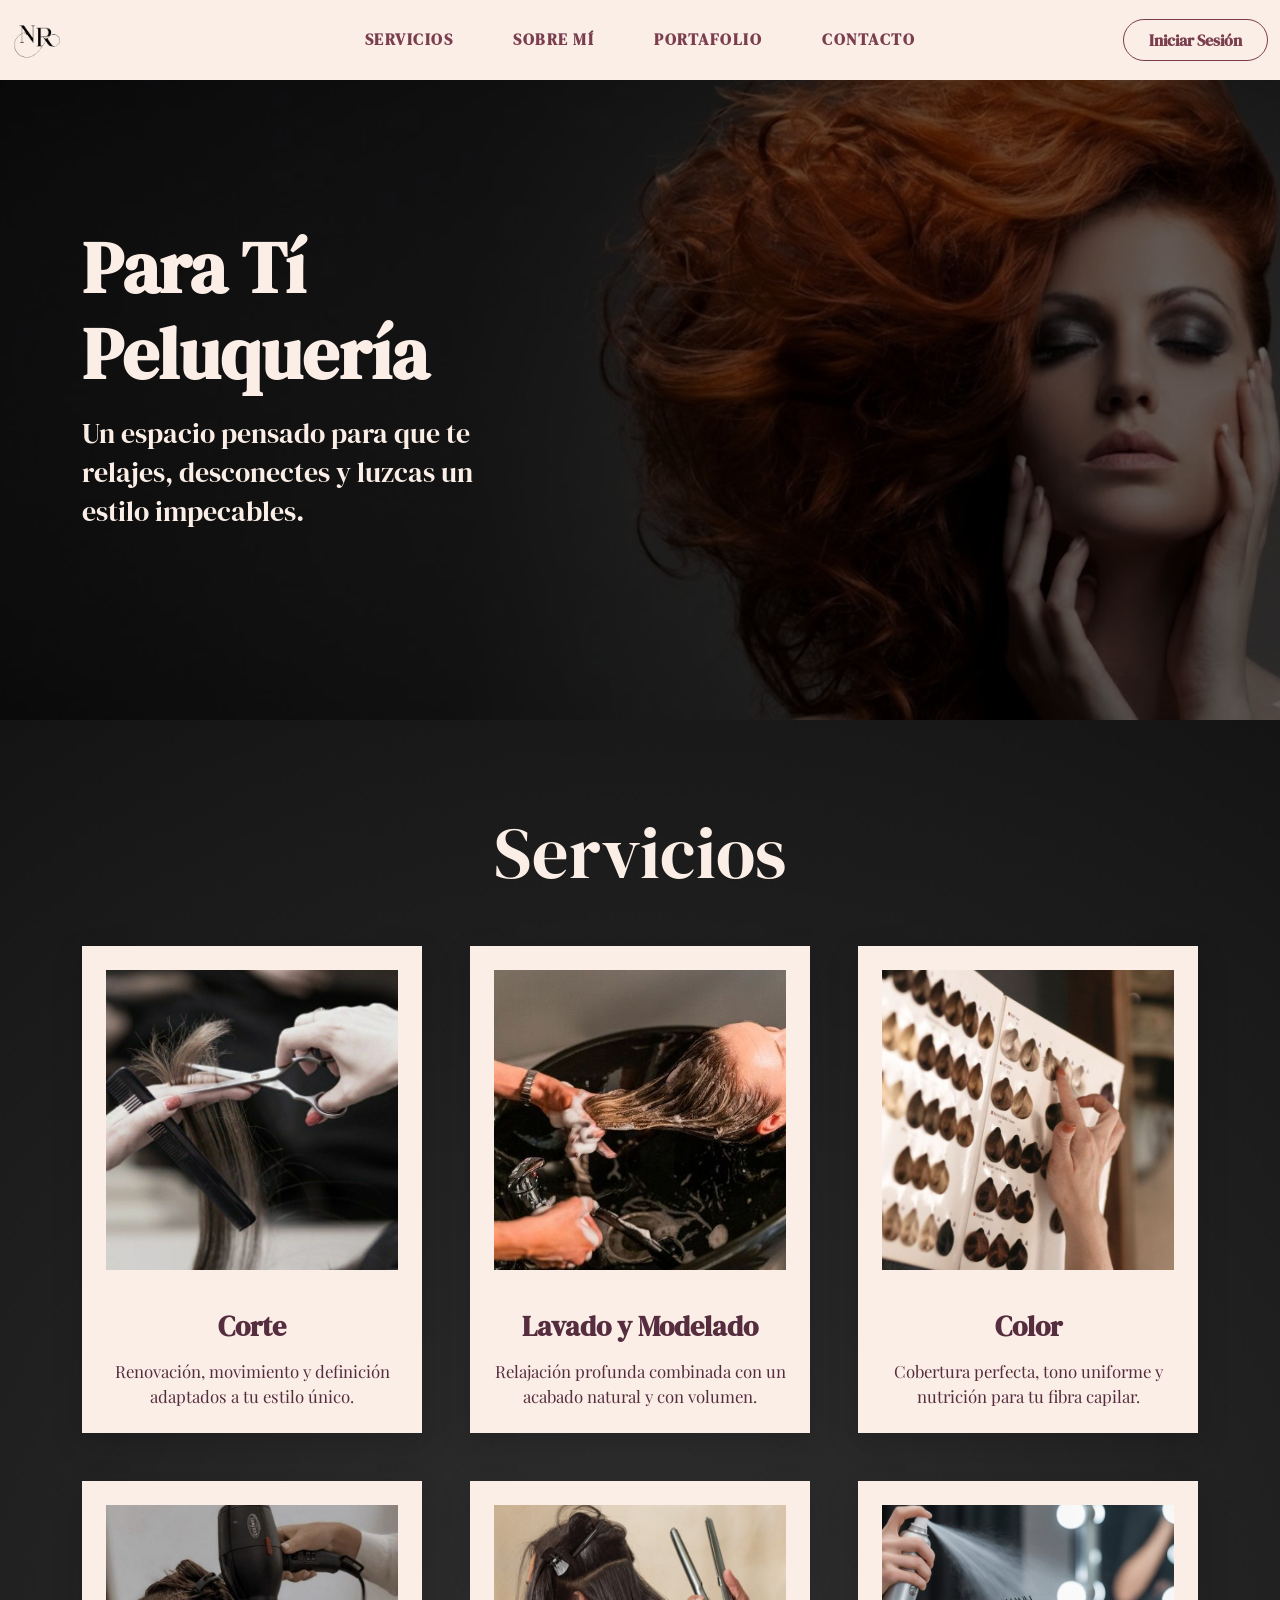
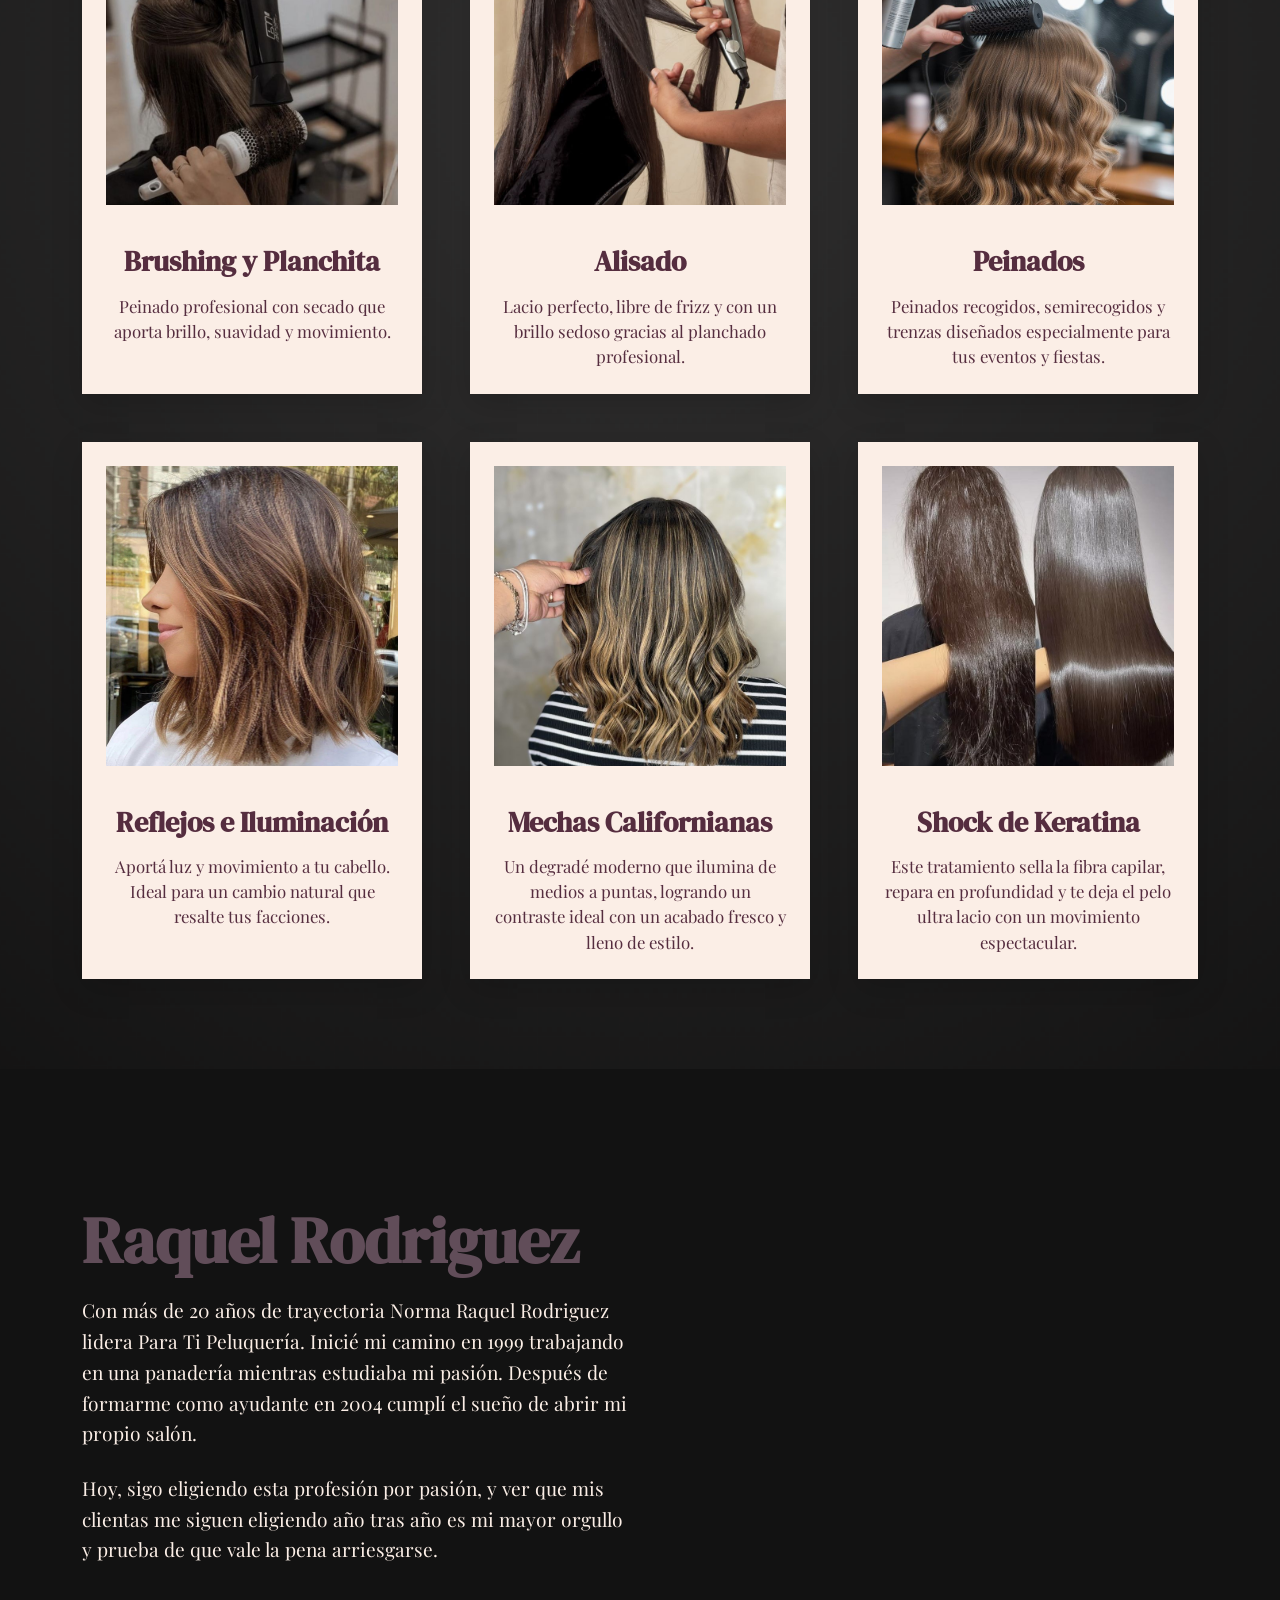
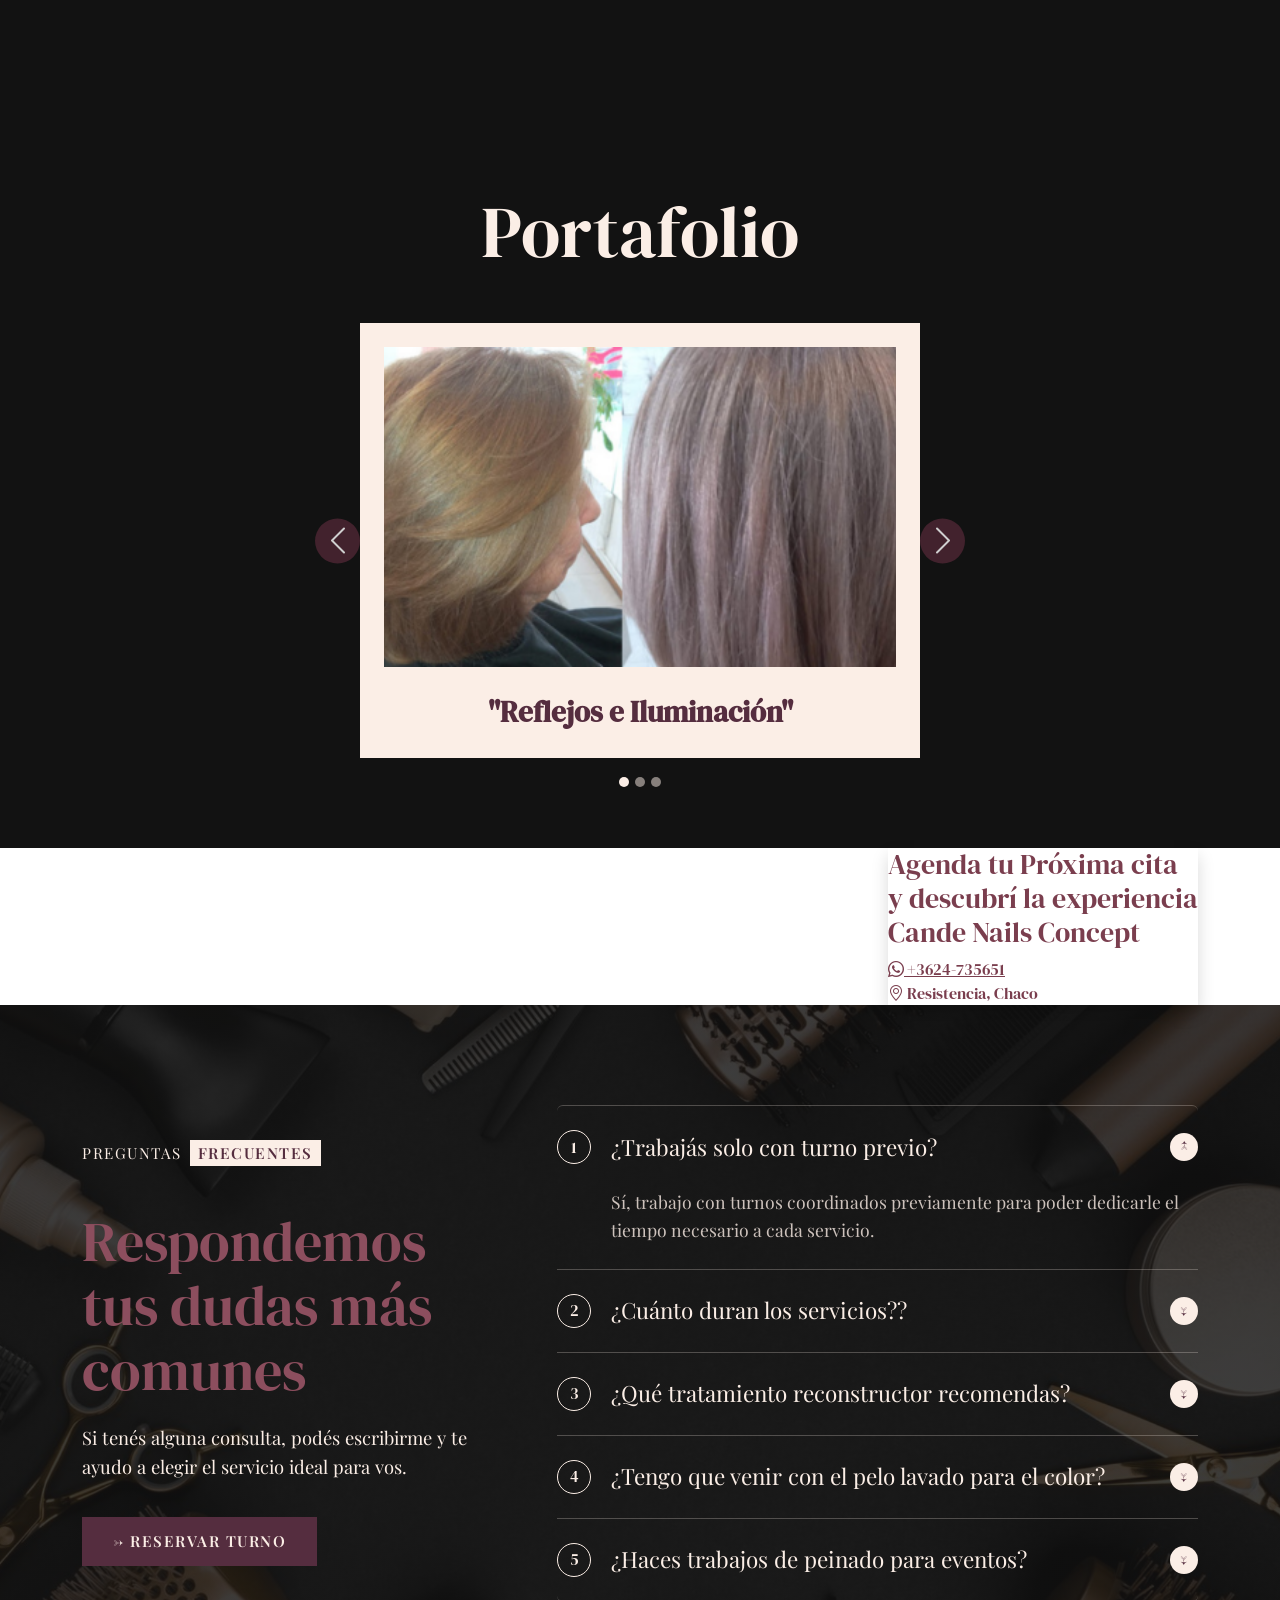
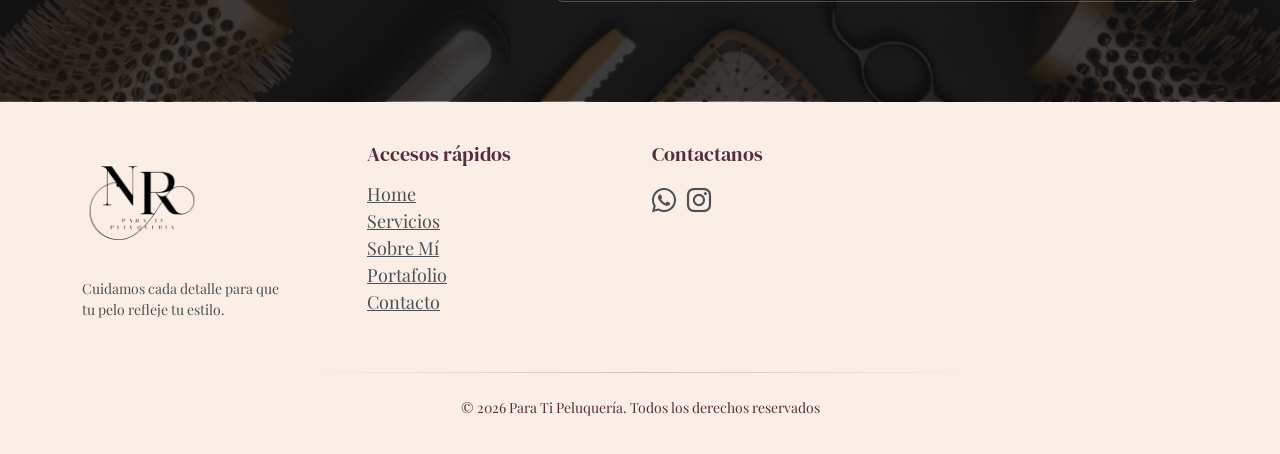
==== commit a06f4b05: "Merge branch 'main' of https://github.com/cande8delvalle/ParatiPeluqueria into cande_dev" ====
--- a/index.html
+++ b/index.html
@@ -80,8 +80,8 @@
 
   <!-- Sección Portafolio: carrusel para mostrar fotos de laburos anteriores -->
 
-  <div class="bg-light">
-    <div class="container py-5">
+  <section id="Portafolio">
+    <div class="container">
       <h1 class="text-center mb-5">Portafolio</h1>
       <div class="row justify-content-center">
         <div class="col-lg-8">
@@ -91,33 +91,27 @@
                 <div class="testimonial-card p-4 p-md-5">
                   <i class="bi bi-quote quote-icon position-absolute top-0 start-0 mt-3 ms-3"></i>
                   <div class="text-center mb-4">
-                    <img src="https://randomuser.me/api/portraits/women/32.jpg" alt="Avatar" class="avatar mb-3">
+                    <img src="img/lavadoPorta.png">
                   </div>
-                  <p class="lead text-center mb-0">"This product has completely transformed our workflow.
-                    It's intuitive, powerful, and a joy to use every day. I can't imagine running our
-                    business without it now."</p>
+                  <p class="lead text-center mb-0">"Reflejos e Iluminación"</p>
                 </div>
               </div>
               <div class="carousel-item">
                 <div class="testimonial-card p-4 p-md-5">
                   <i class="bi bi-quote quote-icon position-absolute top-0 start-0 mt-3 ms-3"></i>
                   <div class="text-center mb-4">
-                    <img src="https://randomuser.me/api/portraits/men/47.jpg" alt="Avatar" class="avatar mb-3">
+                    <img src="img/cortenino.png">
                   </div>
-                  <p class="lead text-center mb-0">"The level of customer support is outstanding. Whenever
-                    I've had a question or issue, the team has been quick to respond and always goes
-                    above and beyond to help."</p>
+                  <p class="lead text-center mb-0">"Corte Niños"</p>
                 </div>
               </div>
               <div class="carousel-item">
                 <div class="testimonial-card p-4 p-md-5">
                   <i class="bi bi-quote quote-icon position-absolute top-0 start-0 mt-3 ms-3"></i>
                   <div class="text-center mb-4">
-                    <img src="https://randomuser.me/api/portraits/women/65.jpg" alt="Avatar" class="avatar mb-3">
+                    <img src="img/porta.png">
                   </div>
-                  <p class="lead text-center mb-0">"As a small business owner, I was hesitant to invest in
-                    new software, but this has paid for itself many times over. It's been a game-changer
-                    for my company's efficiency."</p>
+                  <p class="lead text-center mb-0">"Brushing y Planchita"</p>
                 </div>
               </div>
             </div>
@@ -143,9 +137,9 @@
         </div>
       </div>
     </div>
-  </div>
-
-
+  </section>
+
+  <!--Contacto Section-->
   <!-- Sección de Contacto: toda la info para que nos manden un WhatsApp -->
   <section id=" Contacto">
     <div class="container d-flex justify-content-end align-items-center">
@@ -178,7 +172,8 @@
         <div class="col-md-5 faq-intro">
           <span class="faq-label">Preguntas frecuentes</span>
           <h2>Respondemos tus dudas más comunes</h2>
-          <p>Si tenés alguna consulta, podés escribirme y te ayudo a elegir el servicio ideal para vos.</p>
+          <p>Si tenés alguna consulta, podés escribirme
+            y te ayudo a elegir el servicio ideal para vos.</p>
           <a href="reservar.html" class="faq-btn">→ Reservar Turno</a>
         </div>
 
@@ -203,13 +198,14 @@
               <h2 class="accordion-header">
                 <button class="accordion-button collapsed" type="button" data-bs-toggle="collapse"
                   data-bs-target="#faq2">
-                  ¿Cuánto duran los servicios?
+                  ¿Cuánto duran los servicios??
                 </button>
               </h2>
               <div id="faq2" class="accordion-collapse collapse" data-bs-parent="#faqAccordion">
                 <div class="accordion-body">
-                  Depende del servicio y del cuidado posterior, pero el esmaltado semipermanente suele durar entre 15 y
-                  20 días.
+                  El tiempo varía según el tipo de servicio y tu tipo de cabello. Los tratamientos rápidos o cortes
+                  pueden llevar entre 45 y 60 minutos, mientras que los trabajos de color, mechas o alisados complejos
+                  pueden requerir de 2 a 4 horas para lograr un resultado impecable.
                 </div>
               </div>
             </div>
@@ -218,12 +214,14 @@
               <h2 class="accordion-header">
                 <button class="accordion-button collapsed" type="button" data-bs-toggle="collapse"
                   data-bs-target="#faq3">
-                  ¿Qué pasa si tengo un problema con mi servicio?
+                  ¿Qué tratamiento reconstructor recomendas?
                 </button>
               </h2>
               <div id="faq3" class="accordion-collapse collapse" data-bs-parent="#faqAccordion">
                 <div class="accordion-body">
-                  Podés escribirme para revisar la situación y encontrar una solución según el caso.
+                  Recomiendo mucho el Shock de Keratina o tratamientos de nutrición profunda si buscás eliminar el
+                  frizz, sellar la fibra capilar y devolverle la estructura y el brillo espejo al cabello dañado. En el
+                  salón evaluamos tu pelo para elegir la opción ideal.
                 </div>
               </div>
             </div>
@@ -232,12 +230,31 @@
               <h2 class="accordion-header">
                 <button class="accordion-button collapsed" type="button" data-bs-toggle="collapse"
                   data-bs-target="#faq4">
-                  ¿Cómo puedo reservar mi turno?
+                  ¿Tengo que venir con el pelo lavado para el color?
                 </button>
               </h2>
               <div id="faq4" class="accordion-collapse collapse" data-bs-parent="#faqAccordion">
                 <div class="accordion-body">
-                  Podés reservar por WhatsApp o a través de Instagram, según te resulte más cómodo.
+                  Es preferible que el cabello esté limpio y sin productos acumulados, pero no es estrictamente
+                  necesario que esté recién lavado. Si lo lavaste uno o dos días antes, con que no tenga styling
+                  pesado (como ceras o siliconas) es suficiente. Lo ideal es que tenga su forma natural para evaluar
+                  bien la base.
+                </div>
+              </div>
+            </div>
+
+            <div class="accordion-item">
+              <h2 class="accordion-header">
+                <button class="accordion-button collapsed" type="button" data-bs-toggle="collapse"
+                  data-bs-target="#faq5">
+                  ¿Haces trabajos de peinado para eventos?
+                </button>
+              </h2>
+              <div id="faq5" class="accordion-collapse collapse" data-bs-parent="#faqAccordion">
+                <div class="accordion-body">
+                  Sí, claro. Para novias y eventos especiales suelo trabajar con kits de peinado que incluyen prueba
+                  y retoque el mismo día del evento. Es ideal coordinar con tiempo para definir el estilo que
+                  buscás.
                 </div>
               </div>
             </div>
--- a/style.css
+++ b/style.css
@@ -186,10 +186,11 @@
 
 #Portafolio {
   background-color: #121212;
+  /* Fondo oscuro */
   padding: 90px 0;
 }
 
-#Portafolio h2 {
+#Portafolio h1 {
   font-family: "DM Serif Display", serif;
   font-size: 4.5rem;
   color: #FBEEE6;
@@ -197,55 +198,64 @@
   margin-bottom: 50px;
 }
 
-#portfolioCarousel {
+#testimonialCarousel {
+  max-width: 650px;
+  margin: 0 auto;
   position: relative;
-  padding: 0 45px; /* Espacio para que las flechas queden a los lados sin encimarse */
-}
-
-.card.portfolio-card {
-  background-color: #FBEEE6;
-  border: none;
-  border-radius: 0; /* Bordes rectos de la captura */
-  padding: 24px; /* Inset padding como en servicios */
-  box-shadow: 0 10px 25px rgba(0, 0, 0, 0.2);
+  padding: 0 45px;
+  /* Espacio para las flechas a los costados */
+}
+
+.testimonial-card {
+  background-color: #FBEEE6 !important;
+  /* Color crema de fondo */
+  border: none !important;
+  border-radius: 0 !important;
+  /* Bordes rectos */
+  padding: 24px !important;
+  /* Relleno uniforme */
+  box-shadow: 0 10px 25px rgba(0, 0, 0, 0.2) !important;
   transition: all 0.3s ease;
-  height: 100%;
-  display: flex;
-  flex-direction: column;
-}
-
-.card.portfolio-card:hover {
+  max-width: 560px;
+  margin: 0 auto;
+}
+
+.testimonial-card:hover {
   transform: translateY(-5px);
-  box-shadow: 0 15px 35px rgba(0, 0, 0, 0.3);
-}
-
-.card.portfolio-card .portfolio-img {
-  height: 220px;
-  object-fit: cover;
-  width: 100%;
-  border-radius: 0;
-}
-
-.card.portfolio-card .card-body {
-  padding: 20px 0 0 0; /* Sin padding horizontal */
+}
+
+.testimonial-card .quote-icon {
+  display: none !important;
+  /* Oculta la comilla gigante */
+}
+
+.testimonial-card img {
+  width: 100% !important;
+  height: 320px !important;
+  /* Altura de la foto */
+  object-fit: cover !important;
+  border-radius: 0 !important;
+  /* Foto con bordes rectos */
+}
+
+.testimonial-card .lead {
+  font-family: "DM Serif Display", serif;
+  font-size: 1.8rem;
+  font-weight: bold;
+  color: #552D3F !important;
+  margin-top: 20px;
+  margin-bottom: 0;
   text-align: center;
 }
 
-.card.portfolio-card .card-title {
-  font-family: "DM Serif Display", serif;
-  font-size: 1.6rem;
-  color: #552D3F;
-  font-weight: bold;
-  margin-bottom: 0;
-}
-
-/* Flechas de navegación del carrusel */
+/* Flechas de navegación */
 #Portafolio .carousel-control-prev,
 #Portafolio .carousel-control-next {
   width: 45px;
   height: 45px;
-  background-color: rgba(90, 42, 58, 0.85); /* Burgundy semitransparente */
-  border-radius: 50%;
+  background-color: rgba(90, 42, 58, 0.85) !important;
+  /* Color burgundy semitransparente */
+  border-radius: 50% !important;
   top: 50%;
   transform: translateY(-50%);
   opacity: 0.8;
@@ -258,15 +268,33 @@
 #Portafolio .carousel-control-prev:hover,
 #Portafolio .carousel-control-next:hover {
   opacity: 1;
-  background-color: rgba(90, 42, 58, 1);
+  background-color: rgba(90, 42, 58, 1) !important;
 }
 
 #Portafolio .carousel-control-prev {
-  left: 0;
+  left: 0 !important;
 }
 
 #Portafolio .carousel-control-next {
-  right: 0;
+  right: 0 !important;
+}
+
+#Portafolio .carousel-indicators {
+  bottom: -45px !important;
+}
+
+#Portafolio .carousel-indicators button {
+  width: 10px !important;
+  height: 10px !important;
+  border-radius: 50% !important;
+  background-color: #FBEEE6 !important;
+  /* Puntos de navegación color crema */
+  border: none !important;
+  opacity: 0.5;
+}
+
+#Portafolio .carousel-indicators .active {
+  opacity: 1 !important;
 }
 
 /* Responsivo para el Portafolio */
@@ -274,23 +302,77 @@
   #Portafolio {
     padding: 60px 0;
   }
-  #Portafolio h2 {
+
+  #Portafolio h1 {
     font-size: 2.5rem;
     margin-bottom: 30px;
   }
-  #portfolioCarousel {
+
+  #testimonialCarousel {
     padding: 0 35px;
   }
-  .card.portfolio-card {
-    padding: 15px;
-    margin-bottom: 15px;
-  }
-  .card.portfolio-card .portfolio-img {
-    height: 180px;
-  }
-  .card.portfolio-card .card-title {
-    font-size: 1.25rem;
-  }
+
+  .testimonial-card {
+    padding: 15px !important;
+  }
+
+  .testimonial-card img {
+    height: 220px !important;
+    /* Altura reducida en móviles */
+  }
+
+  .testimonial-card .lead {
+    font-size: 1.4rem;
+  }
+}
+
+.quote-icon {
+  font-size: 4rem;
+  color: #FBEEE6;
+  opacity: 0.2;
+}
+
+.avatar {
+  width: 80px;
+  height: 80px;
+  border-radius: 50%;
+  object-fit: cover;
+  border: 4px solid #ffffff;
+  box-shadow: 0 4px 6px rgba(0, 0, 0, 0.1);
+}
+
+.carousel-control-prev,
+.carousel-control-next {
+  width: 40px;
+  height: 40px;
+  background-color: #6366f1;
+  border-radius: 50%;
+  top: 50%;
+  transform: translateY(-50%);
+}
+
+.carousel-control-prev {
+  left: -20px;
+}
+
+.carousel-control-next {
+  right: -20px;
+}
+
+.carousel-indicators {
+  bottom: -50px;
+}
+
+.carousel-indicators button {
+  width: 12px;
+  height: 12px;
+  border-radius: 50%;
+  background-color: #6366f1;
+  opacity: 0.5;
+}
+
+.carousel-indicators .active {
+  opacity: 1;
 }
 
 section[id] {
@@ -482,6 +564,225 @@
   color: #6a11cb;
 }
 
+/*Contacto*/
+
+.faq-section {
+  background-image: linear-gradient(rgba(18, 18, 18, 0.82), rgba(18, 18, 18, 0.82)), url("img/contact.png");
+  background-size: cover;
+  background-position: center;
+  background-repeat: no-repeat;
+  padding: 100px 0;
+  color: #FBEEE6;
+}
+
+.faq-intro {
+  text-align: left;
+  padding-right: 40px;
+}
+
+.faq-label {
+  font-size: 0 !important;
+  display: inline-block;
+  text-transform: uppercase;
+  margin-bottom: 25px;
+}
+
+.faq-label::before {
+  content: "PREGUNTAS";
+  font-family: "Playfair Display", serif;
+  font-size: 0.95rem;
+  letter-spacing: 1.5px;
+  color: #FBEEE6;
+  margin-right: 8px;
+}
+
+.faq-label::after {
+  content: "FRECUENTES";
+  font-family: "Playfair Display", serif;
+  font-size: 0.95rem;
+  letter-spacing: 1.5px;
+  color: #552D3F;
+  background-color: #FBEEE6;
+  padding: 3px 8px;
+  font-weight: 600;
+}
+
+.faq-intro h2 {
+  font-family: "DM Serif Display", serif;
+  color: #8C4E5E;
+  font-size: 3.5rem;
+  line-height: 1.15;
+  margin: 20px 0;
+}
+
+.faq-intro p {
+  font-family: "Playfair Display", serif;
+  color: #FBEEE6;
+  font-size: 1.15rem;
+  line-height: 1.6;
+  max-width: 440px;
+  margin: 0 0 35px 0;
+}
+
+.faq-btn {
+  background-color: #552D3F !important;
+  color: #FBEEE6 !important;
+  padding: 12px 30px !important;
+  text-decoration: none !important;
+  font-family: "Playfair Display", serif;
+  font-size: 0.95rem;
+  letter-spacing: 1.5px;
+  font-weight: 600;
+  text-transform: uppercase;
+  display: inline-flex;
+  align-items: center;
+  transition: all 0.3s ease !important;
+  border: 1px solid #552D3F;
+}
+
+.faq-btn:hover {
+  background-color: #FBEEE6 !important;
+  color: #552D3F !important;
+  border-color: #FBEEE6;
+}
+
+.button {
+  background-color: #5A2A3A;
+  color: #FBEEE6;
+  padding: 10px 25px;
+  text-decoration: none;
+  font-family: "Playfair Display", serif;
+}
+
+.button.btn :hover {
+  color: #d7a7aa;
+}
+
+/* Accordion Custom Styling */
+.accordion {
+  counter-reset: faq-counter;
+}
+
+.accordion-item {
+  background-color: transparent !important;
+  border: none !important;
+  border-bottom: 1px solid rgba(251, 238, 230, 0.25) !important;
+  counter-increment: faq-counter;
+}
+
+.accordion-item:first-child {
+  border-top: 1px solid rgba(251, 238, 230, 0.25) !important;
+}
+
+.accordion-button {
+  background-color: transparent !important;
+  color: #FBEEE6 !important;
+  font-family: "Playfair Display", serif;
+  font-size: 1.4rem;
+  padding: 24px 0 !important;
+  box-shadow: none !important;
+  border: none !important;
+  display: flex;
+  align-items: center;
+  text-align: left;
+  width: 100%;
+}
+
+.accordion-button:not(.collapsed) {
+  background-color: transparent !important;
+  color: #FBEEE6 !important;
+}
+
+.accordion-button:focus {
+  outline: none !important;
+  box-shadow: none !important;
+}
+
+.accordion-button::before {
+  content: counter(faq-counter);
+  display: inline-flex;
+  align-items: center;
+  justify-content: center;
+  width: 34px;
+  height: 34px;
+  border: 1px solid #FBEEE6;
+  border-radius: 50%;
+  margin-right: 20px;
+  font-size: 1rem;
+  font-family: "DM Serif Display", serif;
+  color: #FBEEE6;
+  flex-shrink: 0;
+}
+
+.accordion-button::after {
+  background-image: none !important;
+  content: "↓" !important;
+  display: inline-flex !important;
+  align-items: center;
+  justify-content: center;
+  width: 28px;
+  height: 28px;
+  background-color: #FBEEE6 !important;
+  color: #552D3F !important;
+  border-radius: 50%;
+  font-size: 0.95rem;
+  font-weight: bold;
+  transition: transform 0.3s ease;
+  flex-shrink: 0;
+  margin-left: auto;
+}
+
+.accordion-button:not(.collapsed)::after {
+  transform: rotate(180deg);
+}
+
+.accordion-body {
+  background-color: transparent !important;
+  color: rgba(251, 238, 230, 0.8) !important;
+  font-family: "Playfair Display", serif;
+  font-size: 1.1rem;
+  line-height: 1.6;
+  padding: 0 0 24px 54px !important;
+}
+
+/* Responsive FAQ Section */
+@media (max-width: 991.98px) {
+  .faq-intro {
+    padding-right: 0;
+    margin-bottom: 40px;
+  }
+}
+
+@media (max-width: 768px) {
+  .faq-section {
+    padding: 60px 0;
+  }
+  .faq-intro {
+    text-align: center;
+  }
+  .faq-intro h2 {
+    font-size: 2.6rem;
+  }
+  .faq-intro p {
+    margin-left: auto;
+    margin-right: auto;
+  }
+  .accordion-button {
+    font-size: 1.15rem;
+    padding: 18px 0 !important;
+  }
+  .accordion-button::before {
+    width: 30px;
+    height: 30px;
+    margin-right: 15px;
+    font-size: 0.9rem;
+  }
+  .accordion-body {
+    font-size: 1rem;
+    padding: 0 0 18px 45px !important;
+  }
+}
+
 .cta {
   background-color: #f8f9fa;
 }
@@ -622,130 +923,6 @@
   font-size: 0.95rem;
 }
 
-/*Contacto*/
-.contact-card {
-  background-color: #F7F5F2;
-  padding: 40px 35px;
-  border-radius: 25px;
-  max-width: 420px;
-  width: 100%;
-}
-
-.contact-title {
-  font-family: "DM Serif Display", serif;
-  color: #963541;
-  font-size: 1.8rem;
-  text-align: center;
-  margin-bottom: 30px;
-}
-
-.contact-item {
-  display: flex;
-  align-items: center;
-  gap: 10px;
-  font-family: "Playfair Display", serif;
-  color: #C65C6A;
-  text-decoration: none;
-  border-bottom: 1px solid #C65C6A;
-  padding-bottom: 10px;
-  margin-bottom: 25px;
-
-}
-
-.contact-item i {
-  color: #C65C6A;
-  font-size: 1.3rem;
-  transition: opacity 0.3s ease;
-}
-
-.contact-item:hover {
-
-  opacity: 0.7;
-}
-
-
-.faq-section {
-  background-color: #f8d8d8;
-  padding: 90px 0;
-}
-
-.faq-intro {
-  text-align: center;
-  padding-left: 20px;
-}
-
-.faq-label {
-  font-family: "Playfair Display", serif;
-  text-transform: uppercase;
-  font-size: 0.8rem;
-  color: #963541;
-  background-color: #f7f6f2;
-  padding: 4px 8px;
-}
-
-.faq-intro h2 {
-  font-family: "DM Serif Display", serif;
-  color: #C65C6A;
-  font-size: 2.2rem;
-  margin: 15px 0;
-}
-
-.faq-intro p {
-  font-family: "Playfair Display", serif;
-  color: #1E1E1E;
-  max-width: 320px;
-  margin: 0 auto 25px;
-}
-
-.faq-btn {
-  background-color: #C65C6A;
-  color: #F7F5F2;
-  padding: 10px 25px;
-  text-decoration: none;
-  font-family: "Playfair Display", serif;
-}
-
-.button {
-  background-color: #5A2A3A;
-  color: #FBEEE6;
-  padding: 10px 25px;
-  text-decoration: none;
-  font-family: "Playfair Display", serif;
-}
-
-.button.btn :hover {
-  color: #d7a7aa;
-}
-
-.faq-btn:hover {
-  background-color: #963541;
-  color: #F7F5F2;
-}
-
-.accordion-item {
-  background-color: transparent;
-  border: none;
-  border-bottom: 1px solid #d7a7aa;
-}
-
-.accordion-button {
-  background-color: transparent;
-  font-family: "DM Serif Display", serif;
-  color: #1E1E1E;
-  box-shadow: none;
-}
-
-.accordion-button:not(.collapsed) {
-  background-color: transparent;
-  color: #963541;
-  box-shadow: none;
-}
-
-.accordion-body {
-  font-family: "Playfair Display", serif;
-  color: #1E1E1E;
-  font-size: 0.95rem;
-}
 
 /*Login*/
 body.login-page {
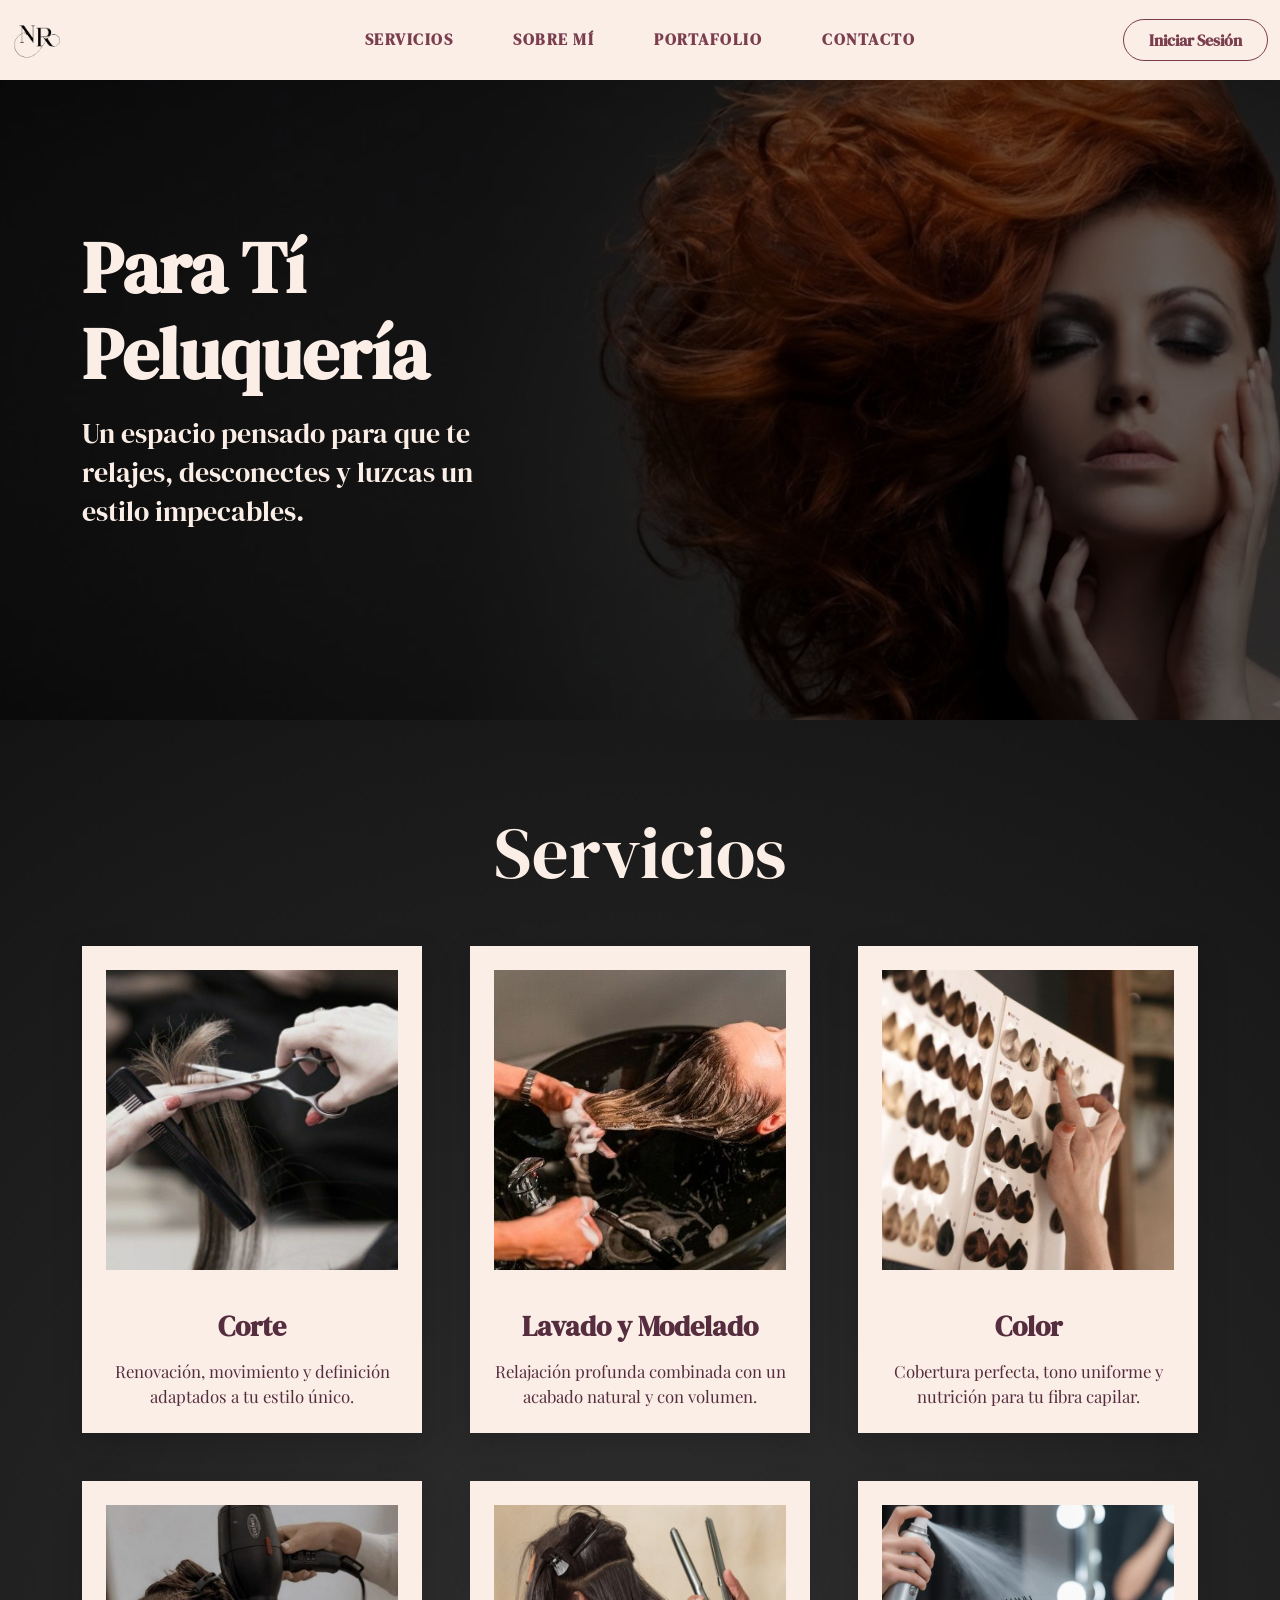
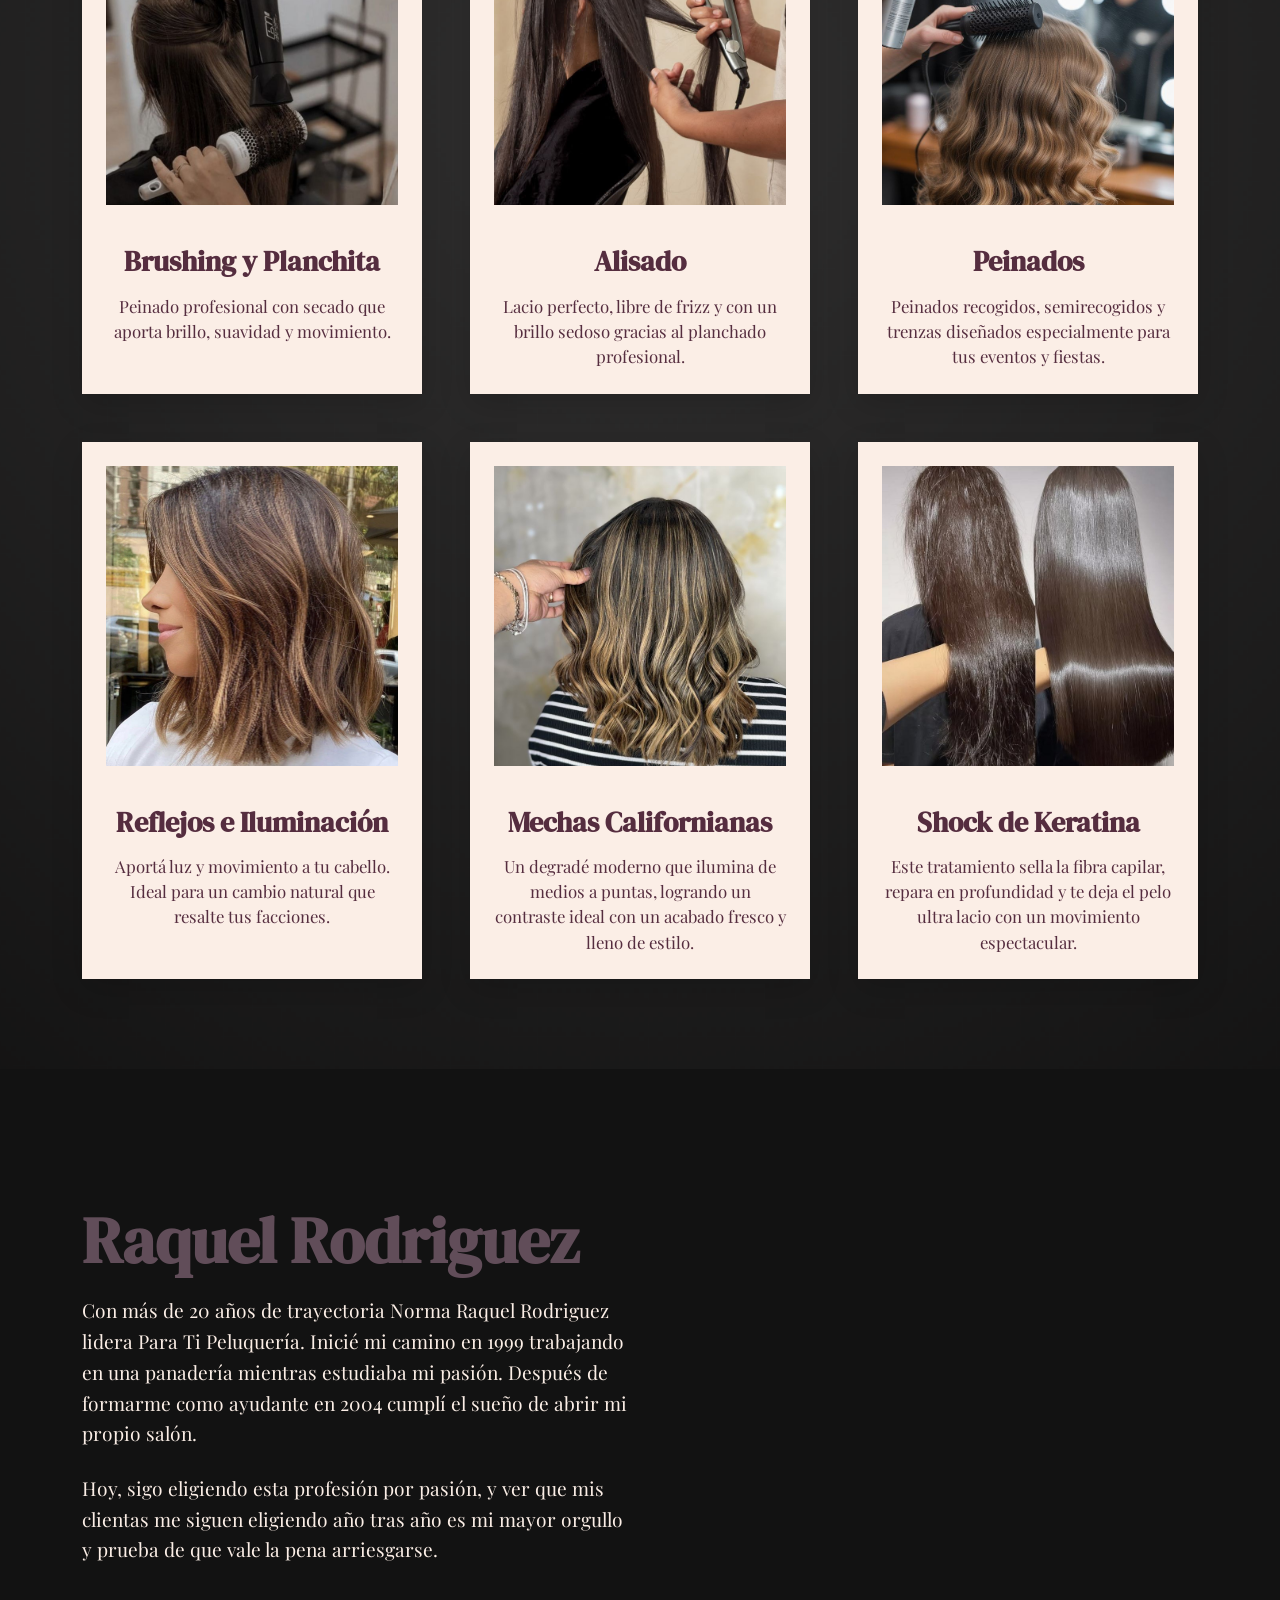
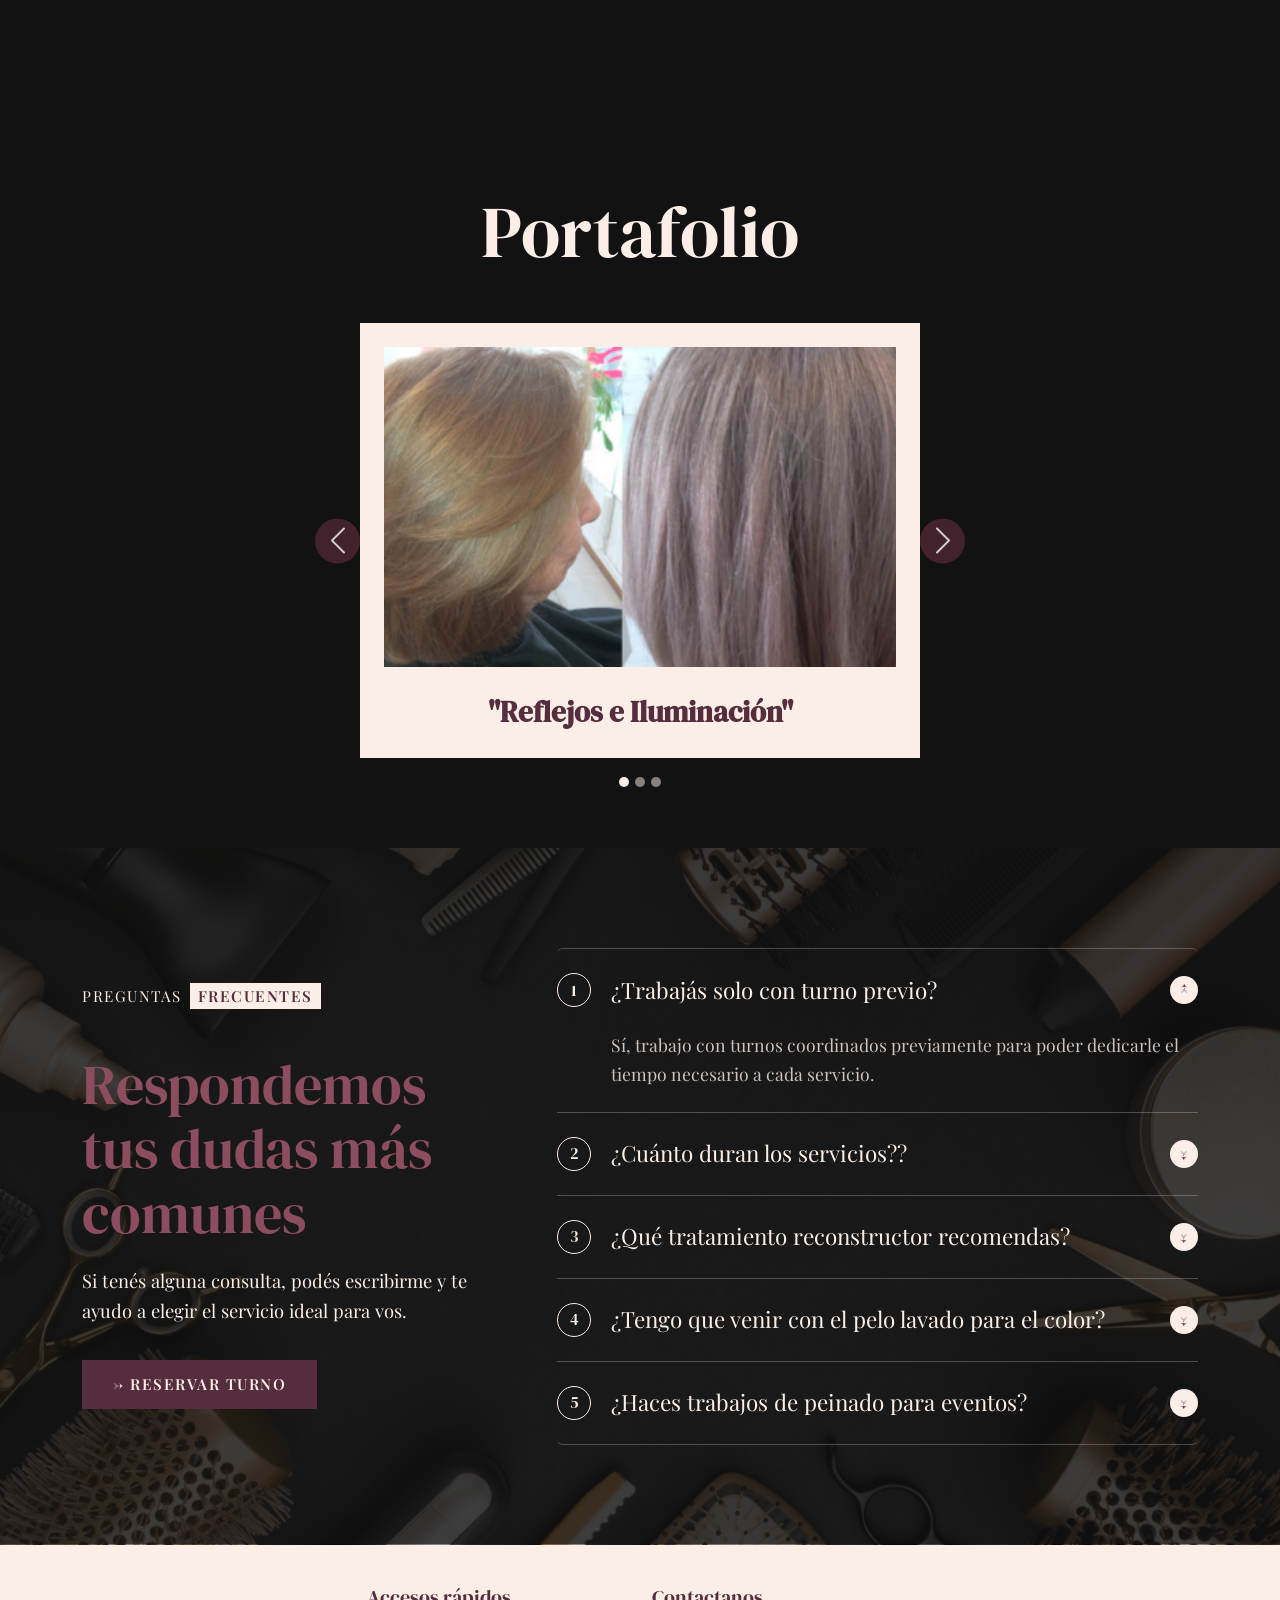
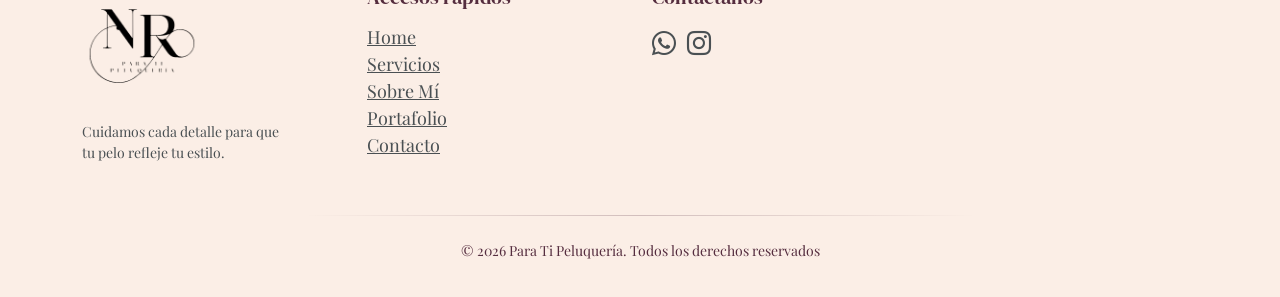
==== commit 2a8b8a18: "se saca la seccion contactos" ====
--- a/index.html
+++ b/index.html
@@ -140,30 +140,6 @@
   </section>
 
   <!--Contacto Section-->
-  <!-- Sección de Contacto: toda la info para que nos manden un WhatsApp -->
-  <section id=" Contacto">
-    <div class="container d-flex justify-content-end align-items-center">
-
-      <!-- La card flotante con los datos de contacto directos -->
-      <div class="contact-card shadow">
-
-        <h3 class="contact-title">
-          Agenda tu Próxima cita<br>
-          y descubrí la experiencia<br>
-          Cande Nails Concept
-        </h3>
-
-        <a href="http://wa.link/f8cmmg/" target="_blank" class="contact-item">
-          <i class="bi bi-whatsapp"></i> +3624-735651
-        </a>
-
-        <div class="contact-item">
-          <i class="bi bi-geo-alt"></i> Resistencia, Chaco
-        </div>
-
-      </div>
-    </div>
-  </section>
 
   <section class="faq-section">
     <div class="container">
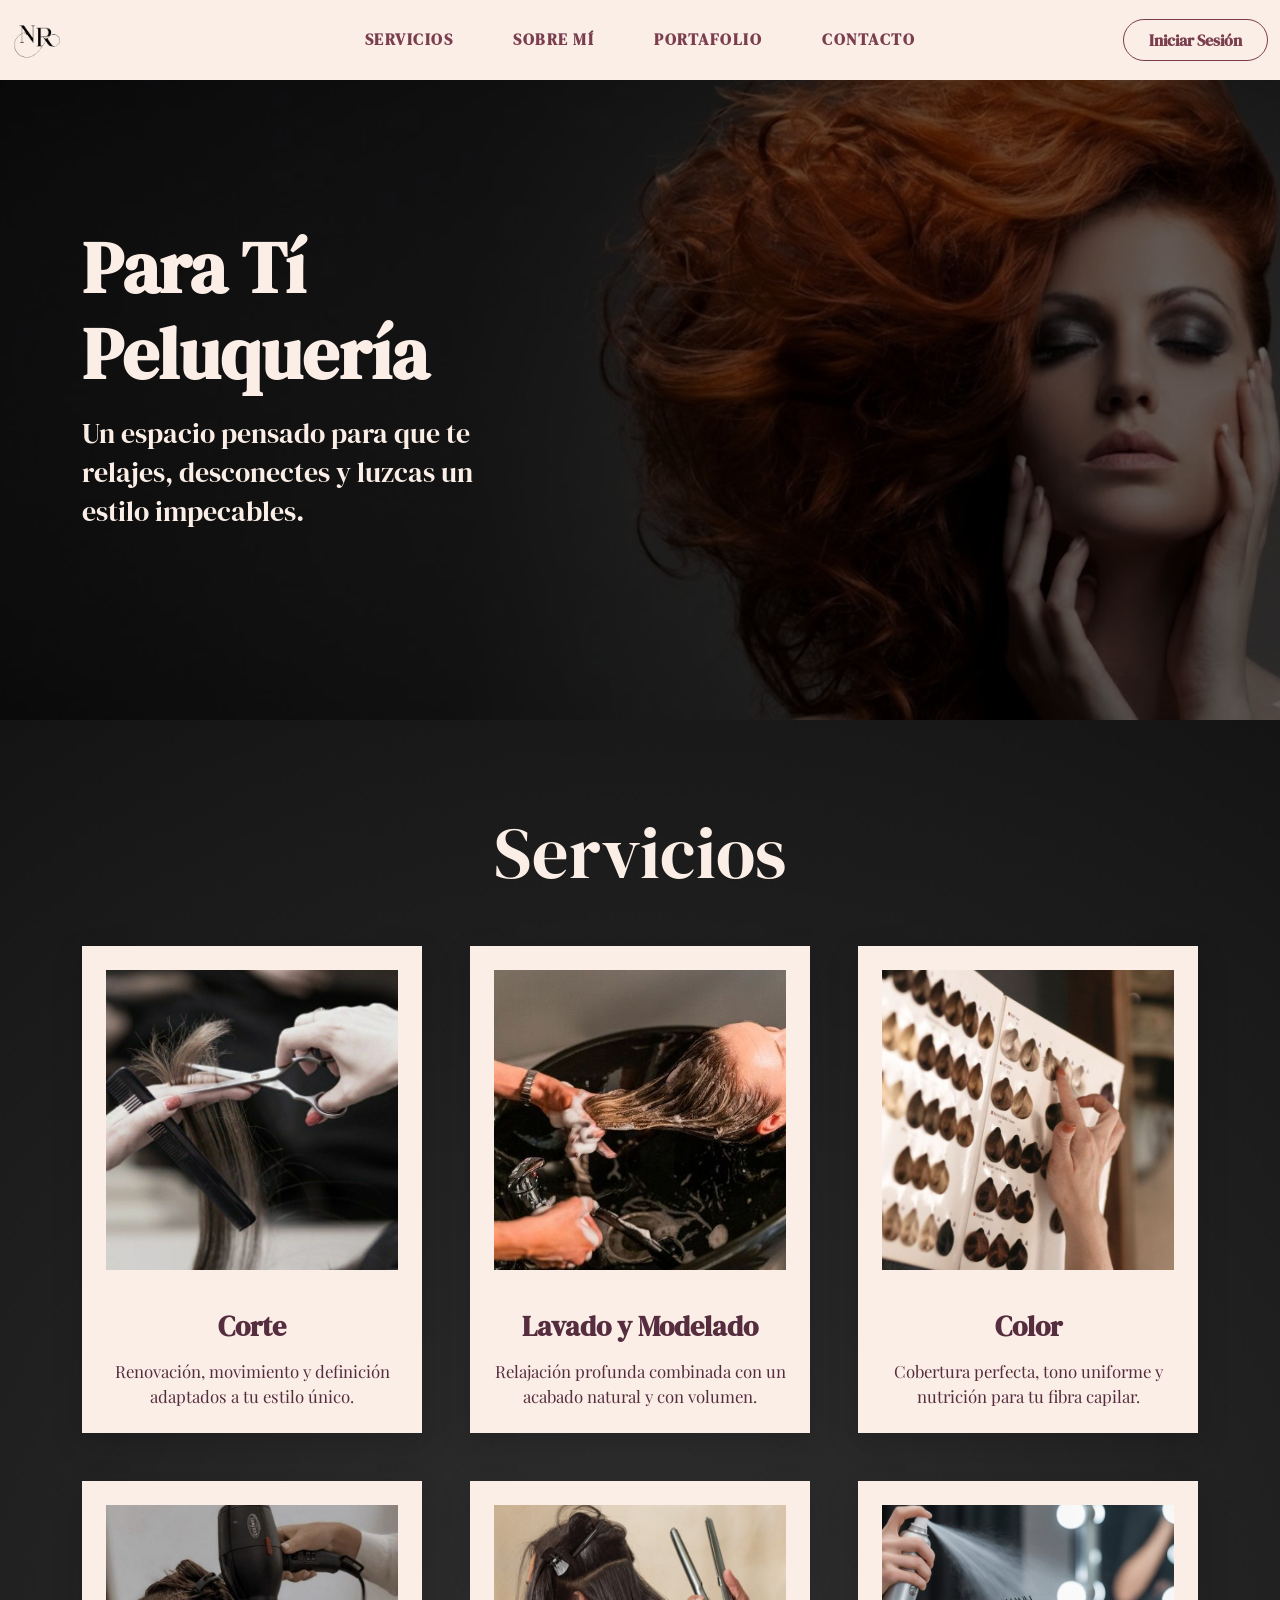
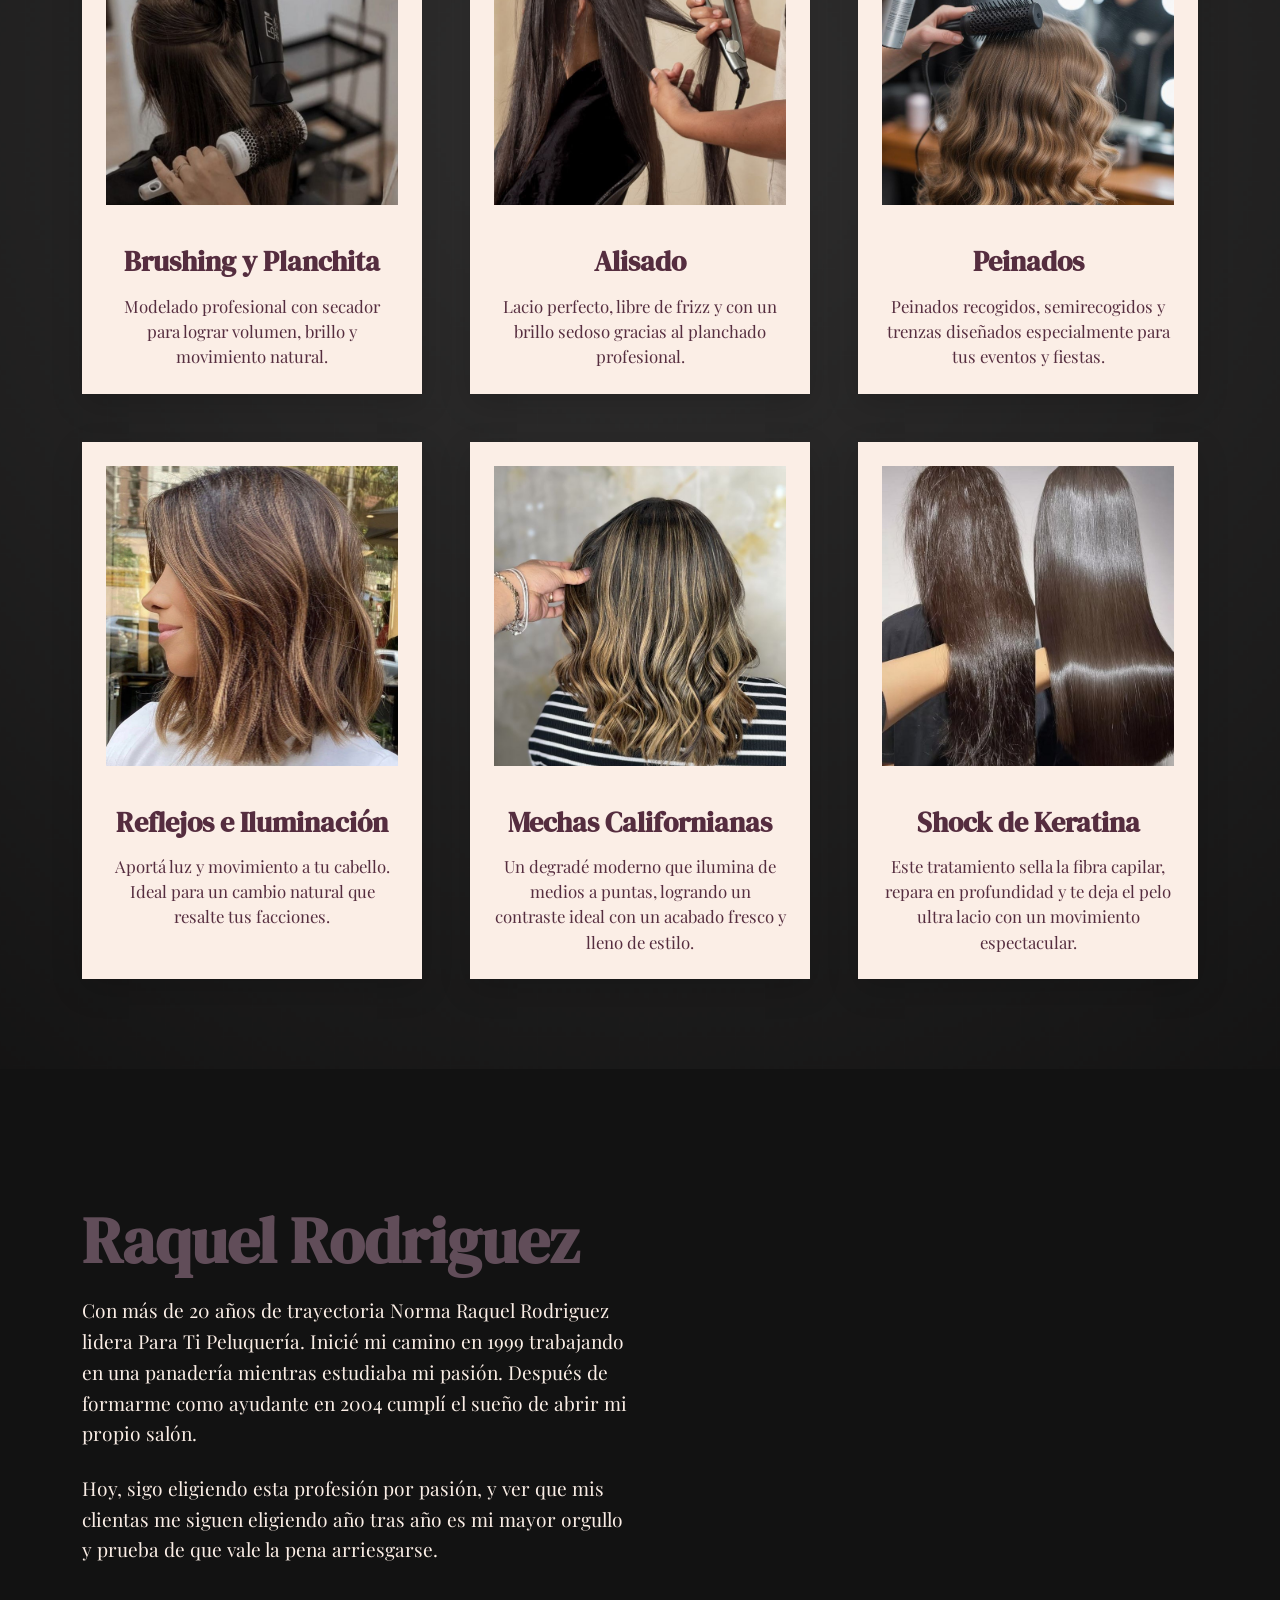
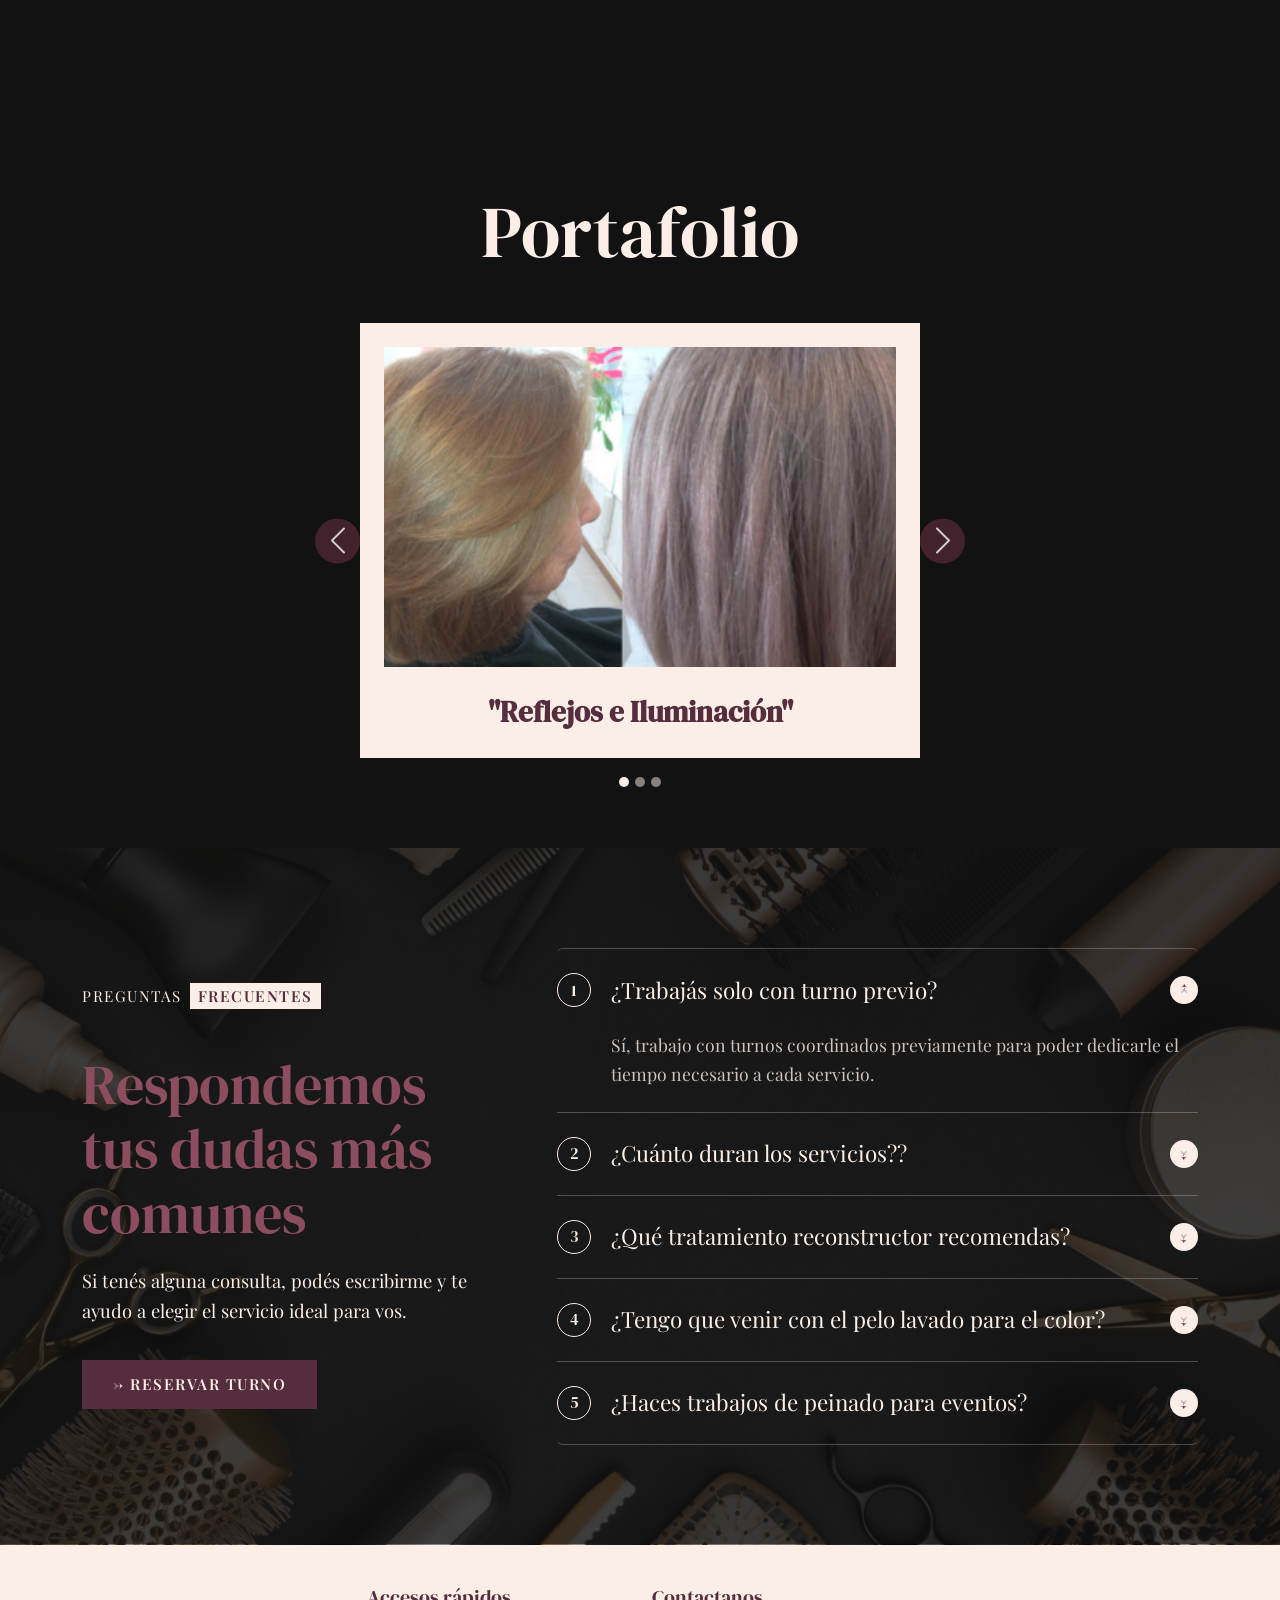
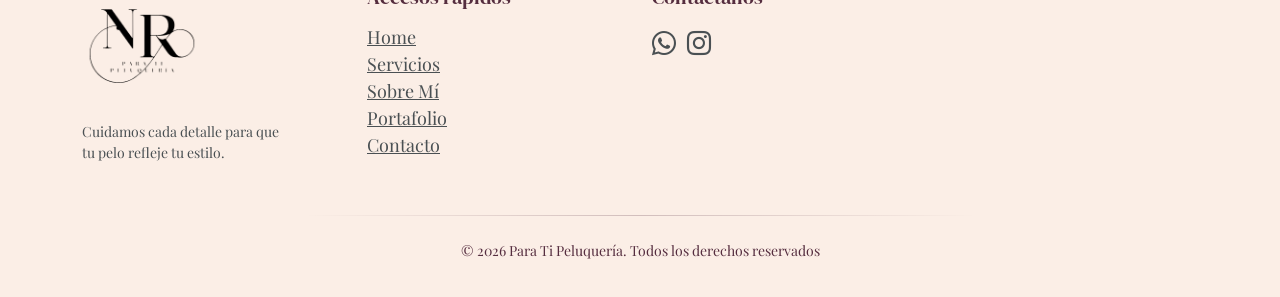
==== commit a54e1cb6: "redireccion de contacto a preguntas frecuentes." ====
--- a/index.html
+++ b/index.html
@@ -1,7 +1,7 @@
 <!DOCTYPE html>
-<!-- Seteamos el idioma en español, obvio -->
+<!--Especifica el Idioma-->
 <html lang="es">
-<!-- Acá metemos toda la config y los links de la página -->
+<!--contine toda la config de la pagina-->
 
 <head>
   <meta charset="UTF-8">
@@ -19,7 +19,7 @@
   <link rel="icon" type="image/png" href="img/logo.ico" />
 </head>
 
-<!-- De acá para abajo empieza lo que posta ve el cliente -->
+<!--Contenido visible de la pagina-->
 
 <body>
   <div id="navbar"></div>
@@ -52,13 +52,113 @@
         </div>
       </div>
 
-      <div class="row g-5 justify-content-center" id="servicesGridPublic">
-        <!-- Cargamos los servicios dinámicamente con JS desde el localStorage, un golazo -->
-      </div>
-    </div>
-  </section>
-
-  <!-- Sección Sobre Mí: Raquel cuenta cómo empezó todo este laburo -->
+      <div class="row g-5 justify-content-center">
+
+        <div class="col-12 col-sm-6 col-lg-4">
+          <div class="card servicio-card">
+            <img src="img/corte.jpg" class="card-img-top servicio-img" alt="Corte">
+            <div class="card-body text-center">
+              <h5 class="card-title">Corte</h5>
+              <p class="card-text">
+                Renovación, movimiento y
+                definición adaptados a tu estilo
+                único.
+              </p>
+            </div>
+          </div>
+        </div>
+
+        <div class="col-12 col-sm-6 col-lg-4">
+          <div class="card servicio-card">
+            <img src="img/lavadoModelado.jpg" class="card-img-top servicio-img" alt="Lavado y Modelado">
+            <div class="card-body text-center">
+              <h5 class="card-title">Lavado y Modelado</h5>
+              <p class="card-text">Relajación profunda combinada con un acabado natural y con volumen.</p>
+            </div>
+          </div>
+        </div>
+
+        <div class="col-12 col-sm-6 col-lg-4">
+          <div class="card servicio-card">
+            <img src="img/color.jpg" class="card-img-top servicio-img" alt="Color">
+            <div class="card-body text-center">
+              <h5 class="card-title">Color</h5>
+              <p class="card-text">Cobertura perfecta, tono uniforme y nutrición para tu fibra capilar.</p>
+            </div>
+          </div>
+        </div>
+
+        <div class="col-12 col-sm-6 col-lg-4">
+          <div class="card servicio-card">
+            <img src="img/brusing.jpg" class="card-img-top servicio-img" alt="Peinado / Brushing">
+            <div class="card-body text-center">
+              <h5 class="card-title">Brushing y Planchita</h5>
+              <p class="card-text">Modelado profesional con secador para lograr volumen, brillo y movimiento natural.
+              </p>
+            </div>
+          </div>
+        </div>
+
+        <div class="col-12 col-sm-6 col-lg-4">
+          <div class="card servicio-card">
+            <img src="img/alisado.jpg" class="card-img-top servicio-img" alt="Alisado / Planchado">
+            <div class="card-body text-center">
+              <h5 class="card-title">Alisado</h5>
+              <p class="card-text">Lacio perfecto, libre de frizz y con un brillo sedoso gracias al planchado
+                profesional.</p>
+            </div>
+          </div>
+        </div>
+
+        <div class="col-12 col-sm-6 col-lg-4">
+          <div class="card servicio-card">
+            <img src="img/peinados.jpg" class="card-img-top servicio-img" alt="Peinado Especial">
+            <div class="card-body text-center">
+              <h5 class="card-title">Peinados</h5>
+              <p class="card-text">Peinados recogidos, semirecogidos y trenzas diseñados especialmente para tus eventos
+                y fiestas.</p>
+            </div>
+          </div>
+        </div>
+
+        <div class="col-12 col-sm-6 col-lg-4">
+          <div class="card servicio-card">
+            <img src="img/reflejosIluminacion.jpg" class="card-img-top servicio-img" alt="Peinado Especial">
+            <div class="card-body text-center">
+              <h5 class="card-title">Reflejos e Iluminación</h5>
+              <p class="card-text">Aportá luz y movimiento a tu cabello. Ideal para un cambio natural que resalte tus
+                facciones.</p>
+            </div>
+          </div>
+        </div>
+
+        <div class="col-12 col-sm-6 col-lg-4">
+          <div class="card servicio-card">
+            <img src="img/mechasCalifornianas.jpg" class="card-img-top servicio-img" alt="Peinado Especial">
+            <div class="card-body text-center">
+              <h5 class="card-title">Mechas Californianas</h5>
+              <p class="card-text">Un degradé moderno que ilumina de
+                medios a puntas, logrando un contraste ideal con un acabado fresco y lleno de estilo.</p>
+            </div>
+          </div>
+        </div>
+
+        <div class="col-12 col-sm-6 col-lg-4">
+          <div class="card servicio-card">
+            <img src="img/shockKeratina.jpg" class="card-img-top servicio-img" alt="Peinado Especial">
+            <div class="card-body text-center">
+              <h5 class="card-title">Shock de Keratina</h5>
+              <p class="card-text">Este tratamiento sella la fibra capilar, repara en profundidad y te deja el pelo
+                ultra lacio con un movimiento espectacular.</p>
+            </div>
+          </div>
+        </div>
+
+      </div>
+    </div>
+  </section>
+
+  <!-- About Section -->
   <section id="SobreMi">
     <div class="container">
       <div class="row align-items-center">
@@ -78,7 +178,7 @@
     </div>
   </section>
 
-  <!-- Sección Portafolio: carrusel para mostrar fotos de laburos anteriores -->
+  <!-- Portafolio Section -->
 
   <section id="Portafolio">
     <div class="container">
@@ -141,7 +241,7 @@
 
   <!--Contacto Section-->
 
-  <section class="faq-section">
+  <section id="Contacto" class="faq-section">
     <div class="container">
       <div class="row align-items-center">
 
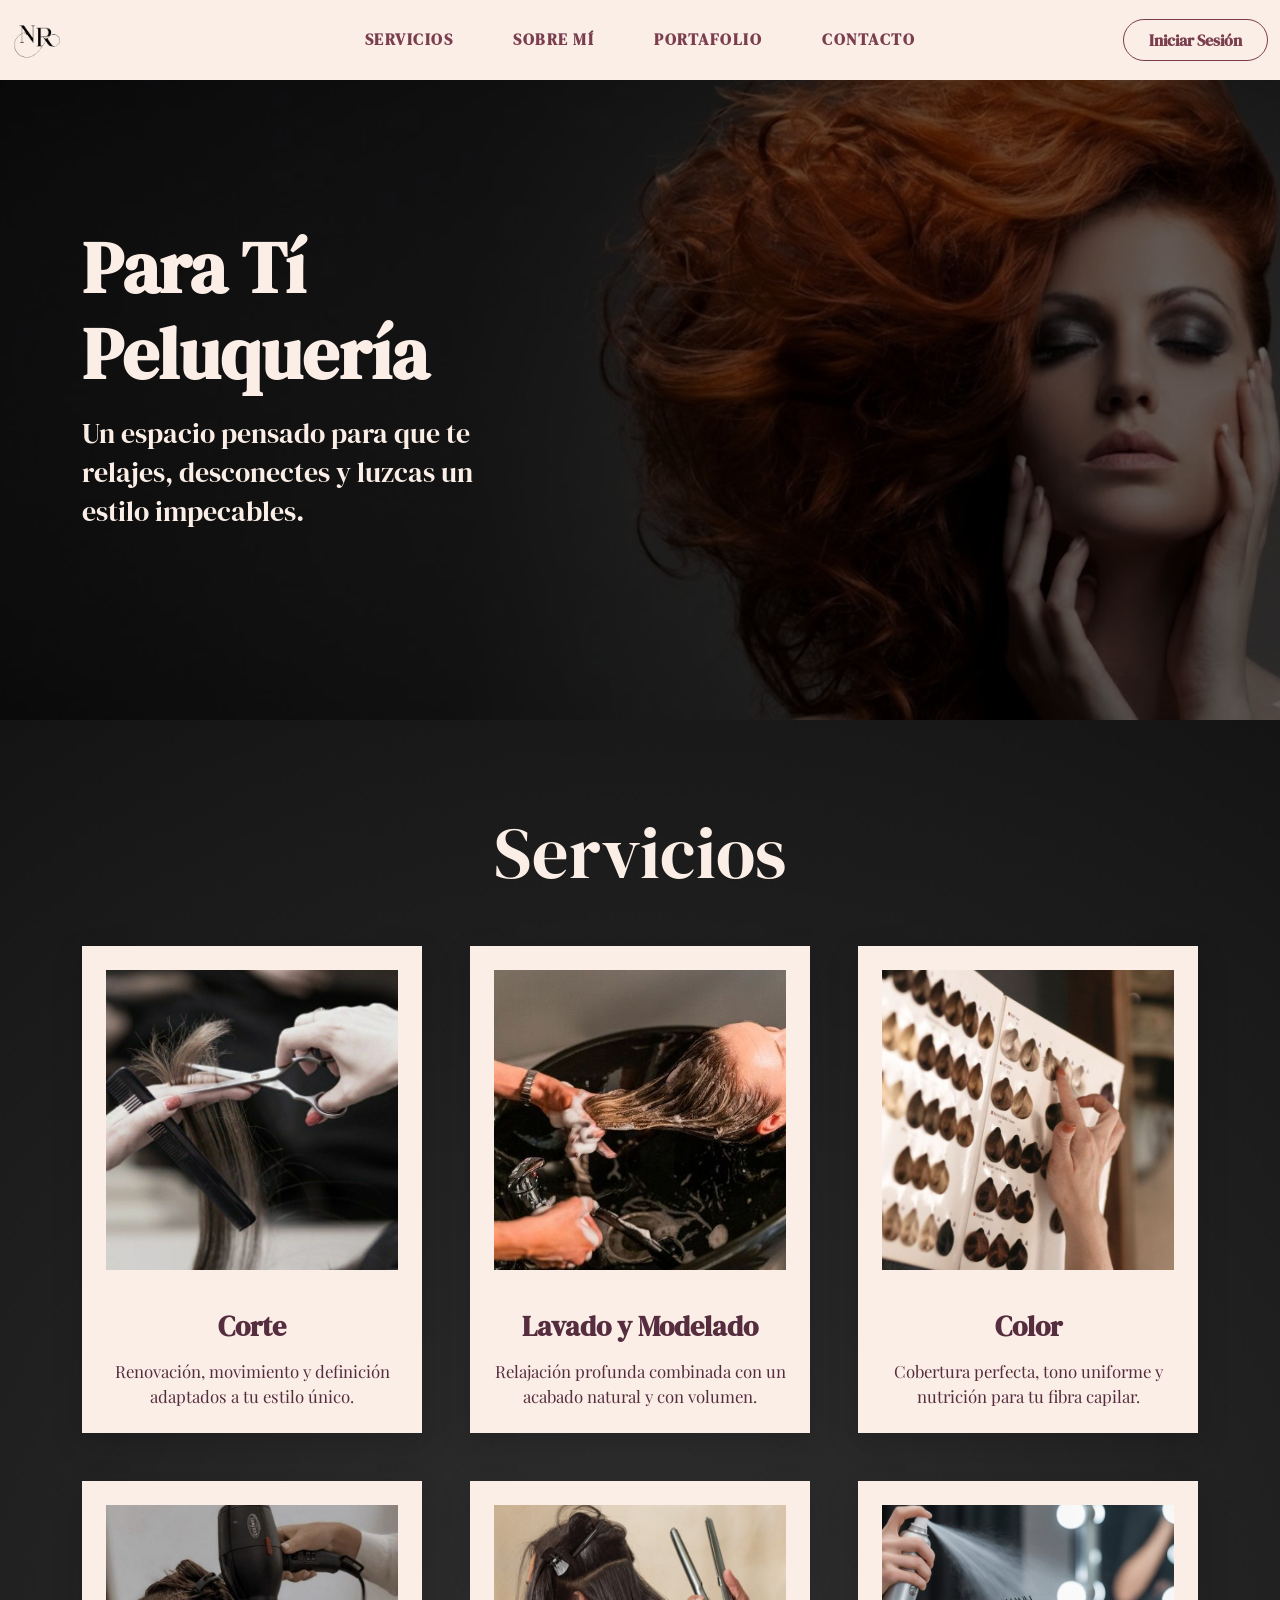
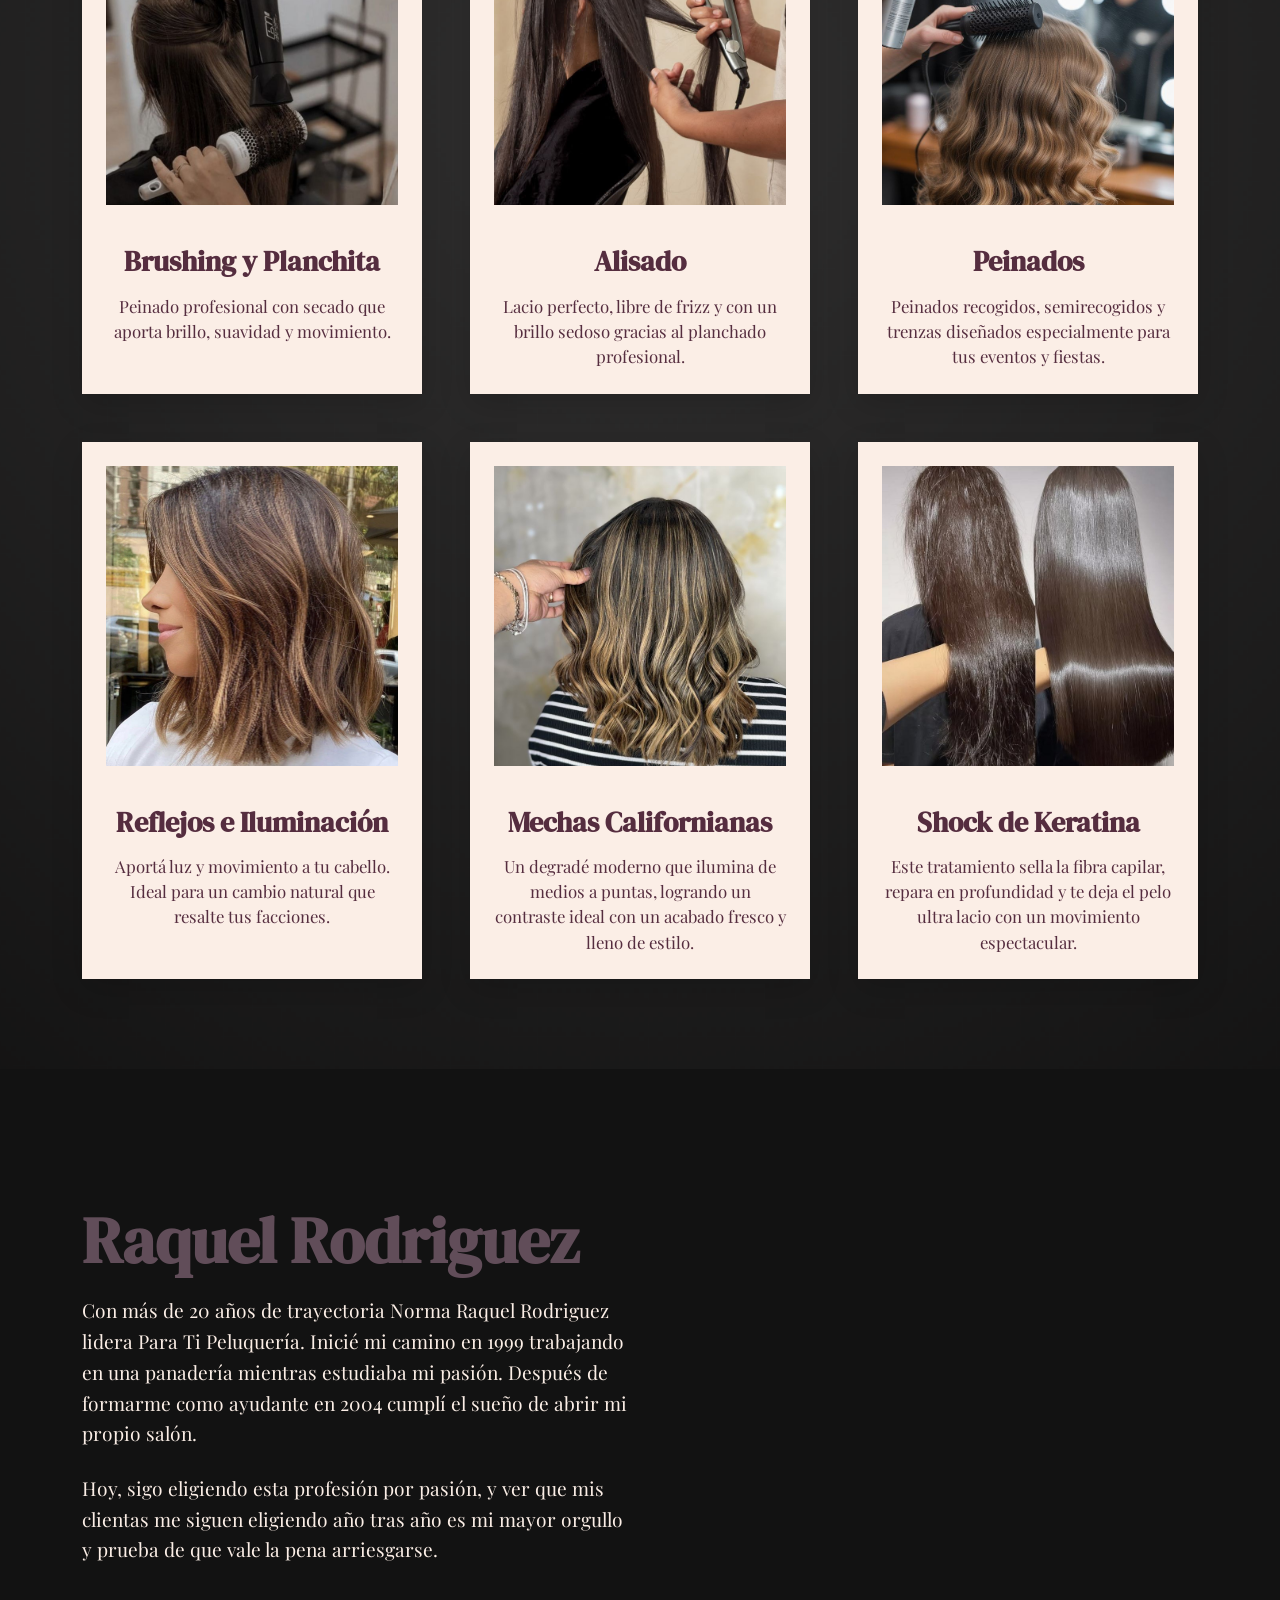
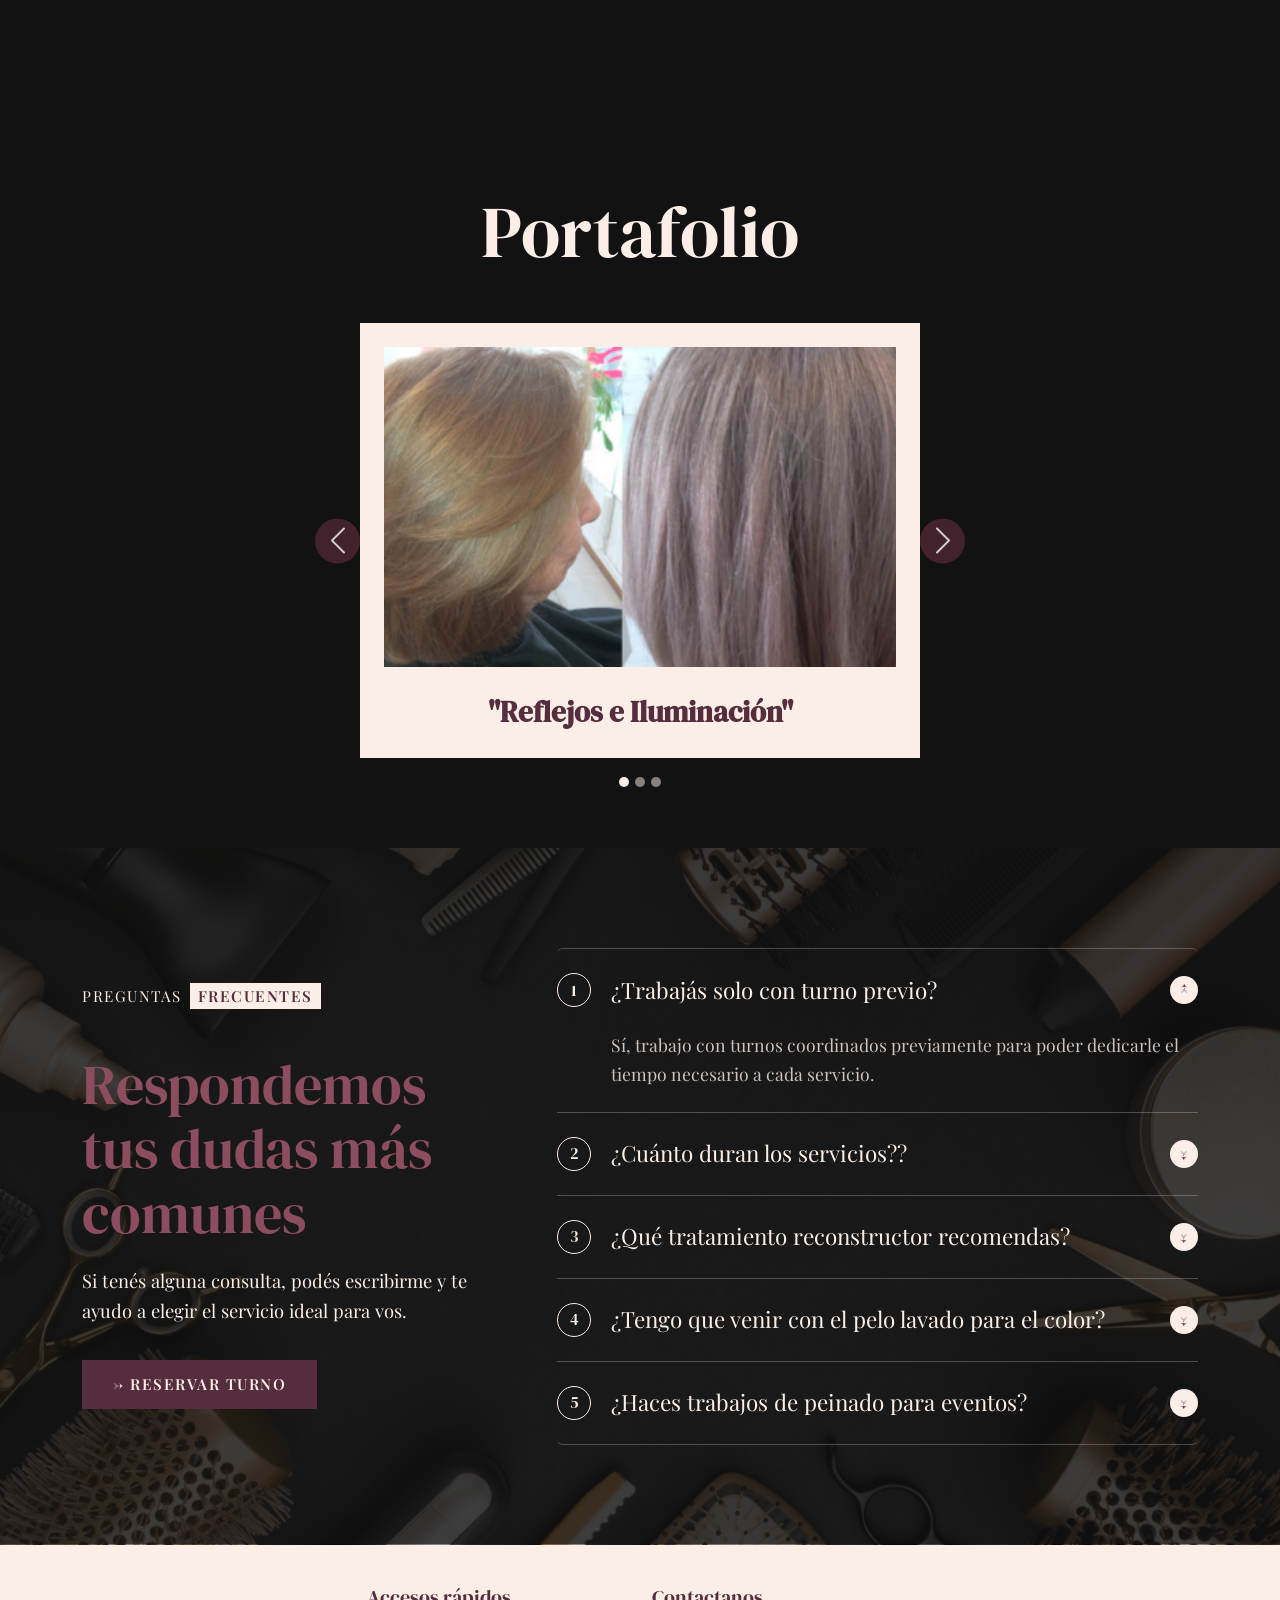
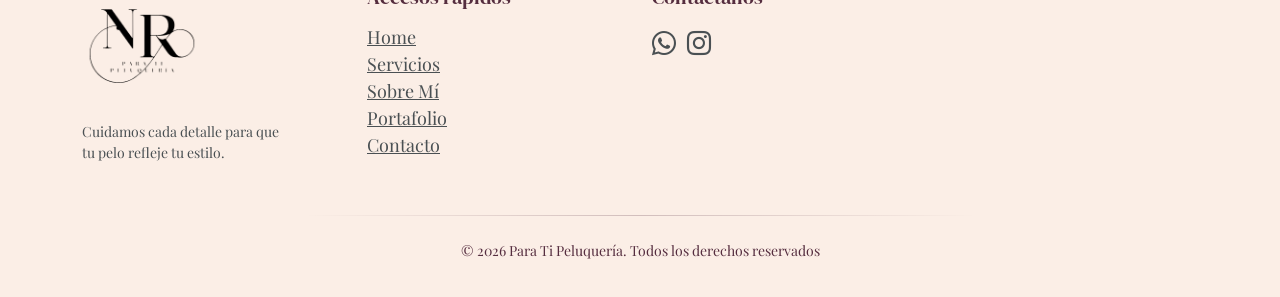
==== commit ddd6486e: "Merge branch 'main' of https://github.com/cande8delvalle/ParatiPeluqueria into candelaramma" ====
--- a/index.html
+++ b/index.html
@@ -1,7 +1,7 @@
 <!DOCTYPE html>
-<!--Especifica el Idioma-->
+<!-- Seteamos el idioma en español, obvio -->
 <html lang="es">
-<!--contine toda la config de la pagina-->
+<!-- Acá metemos toda la config y los links de la página -->
 
 <head>
   <meta charset="UTF-8">
@@ -19,7 +19,7 @@
   <link rel="icon" type="image/png" href="img/logo.ico" />
 </head>
 
-<!--Contenido visible de la pagina-->
+<!-- De acá para abajo empieza lo que posta ve el cliente -->
 
 <body>
   <div id="navbar"></div>
@@ -52,113 +52,13 @@
         </div>
       </div>
 
-      <div class="row g-5 justify-content-center">
-
-        <div class="col-12 col-sm-6 col-lg-4">
-          <div class="card servicio-card">
-            <img src="img/corte.jpg" class="card-img-top servicio-img" alt="Corte">
-            <div class="card-body text-center">
-              <h5 class="card-title">Corte</h5>
-              <p class="card-text">
-                Renovación, movimiento y
-                definición adaptados a tu estilo
-                único.
-              </p>
-            </div>
-          </div>
-        </div>
-
-        <div class="col-12 col-sm-6 col-lg-4">
-          <div class="card servicio-card">
-            <img src="img/lavadoModelado.jpg" class="card-img-top servicio-img" alt="Lavado y Modelado">
-            <div class="card-body text-center">
-              <h5 class="card-title">Lavado y Modelado</h5>
-              <p class="card-text">Relajación profunda combinada con un acabado natural y con volumen.</p>
-            </div>
-          </div>
-        </div>
-
-        <div class="col-12 col-sm-6 col-lg-4">
-          <div class="card servicio-card">
-            <img src="img/color.jpg" class="card-img-top servicio-img" alt="Color">
-            <div class="card-body text-center">
-              <h5 class="card-title">Color</h5>
-              <p class="card-text">Cobertura perfecta, tono uniforme y nutrición para tu fibra capilar.</p>
-            </div>
-          </div>
-        </div>
-
-        <div class="col-12 col-sm-6 col-lg-4">
-          <div class="card servicio-card">
-            <img src="img/brusing.jpg" class="card-img-top servicio-img" alt="Peinado / Brushing">
-            <div class="card-body text-center">
-              <h5 class="card-title">Brushing y Planchita</h5>
-              <p class="card-text">Modelado profesional con secador para lograr volumen, brillo y movimiento natural.
-              </p>
-            </div>
-          </div>
-        </div>
-
-        <div class="col-12 col-sm-6 col-lg-4">
-          <div class="card servicio-card">
-            <img src="img/alisado.jpg" class="card-img-top servicio-img" alt="Alisado / Planchado">
-            <div class="card-body text-center">
-              <h5 class="card-title">Alisado</h5>
-              <p class="card-text">Lacio perfecto, libre de frizz y con un brillo sedoso gracias al planchado
-                profesional.</p>
-            </div>
-          </div>
-        </div>
-
-        <div class="col-12 col-sm-6 col-lg-4">
-          <div class="card servicio-card">
-            <img src="img/peinados.jpg" class="card-img-top servicio-img" alt="Peinado Especial">
-            <div class="card-body text-center">
-              <h5 class="card-title">Peinados</h5>
-              <p class="card-text">Peinados recogidos, semirecogidos y trenzas diseñados especialmente para tus eventos
-                y fiestas.</p>
-            </div>
-          </div>
-        </div>
-
-        <div class="col-12 col-sm-6 col-lg-4">
-          <div class="card servicio-card">
-            <img src="img/reflejosIluminacion.jpg" class="card-img-top servicio-img" alt="Peinado Especial">
-            <div class="card-body text-center">
-              <h5 class="card-title">Reflejos e Iluminación</h5>
-              <p class="card-text">Aportá luz y movimiento a tu cabello. Ideal para un cambio natural que resalte tus
-                facciones.</p>
-            </div>
-          </div>
-        </div>
-
-        <div class="col-12 col-sm-6 col-lg-4">
-          <div class="card servicio-card">
-            <img src="img/mechasCalifornianas.jpg" class="card-img-top servicio-img" alt="Peinado Especial">
-            <div class="card-body text-center">
-              <h5 class="card-title">Mechas Californianas</h5>
-              <p class="card-text">Un degradé moderno que ilumina de
-                medios a puntas, logrando un contraste ideal con un acabado fresco y lleno de estilo.</p>
-            </div>
-          </div>
-        </div>
-
-        <div class="col-12 col-sm-6 col-lg-4">
-          <div class="card servicio-card">
-            <img src="img/shockKeratina.jpg" class="card-img-top servicio-img" alt="Peinado Especial">
-            <div class="card-body text-center">
-              <h5 class="card-title">Shock de Keratina</h5>
-              <p class="card-text">Este tratamiento sella la fibra capilar, repara en profundidad y te deja el pelo
-                ultra lacio con un movimiento espectacular.</p>
-            </div>
-          </div>
-        </div>
-
-      </div>
-    </div>
-  </section>
-
-  <!-- About Section -->
+      <div class="row g-5 justify-content-center" id="servicesGridPublic">
+        <!-- Cargamos los servicios dinámicamente con JS desde el localStorage, un golazo -->
+      </div>
+    </div>
+  </section>
+
+  <!-- Sección Sobre Mí: Raquel cuenta cómo empezó todo este laburo -->
   <section id="SobreMi">
     <div class="container">
       <div class="row align-items-center">
@@ -178,7 +78,7 @@
     </div>
   </section>
 
-  <!-- Portafolio Section -->
+  <!-- Sección Portafolio: carrusel para mostrar fotos de laburos anteriores -->
 
   <section id="Portafolio">
     <div class="container">
@@ -239,9 +139,9 @@
     </div>
   </section>
 
-  <!--Contacto Section-->
-
-  <section id="Contacto" class="faq-section">
+  <!-- Sección de Contacto y Preguntas Frecuentes, dos pájaros de un tiro -->
+
+  <section class="faq-section" id="Contacto">
     <div class="container">
       <div class="row align-items-center">
 
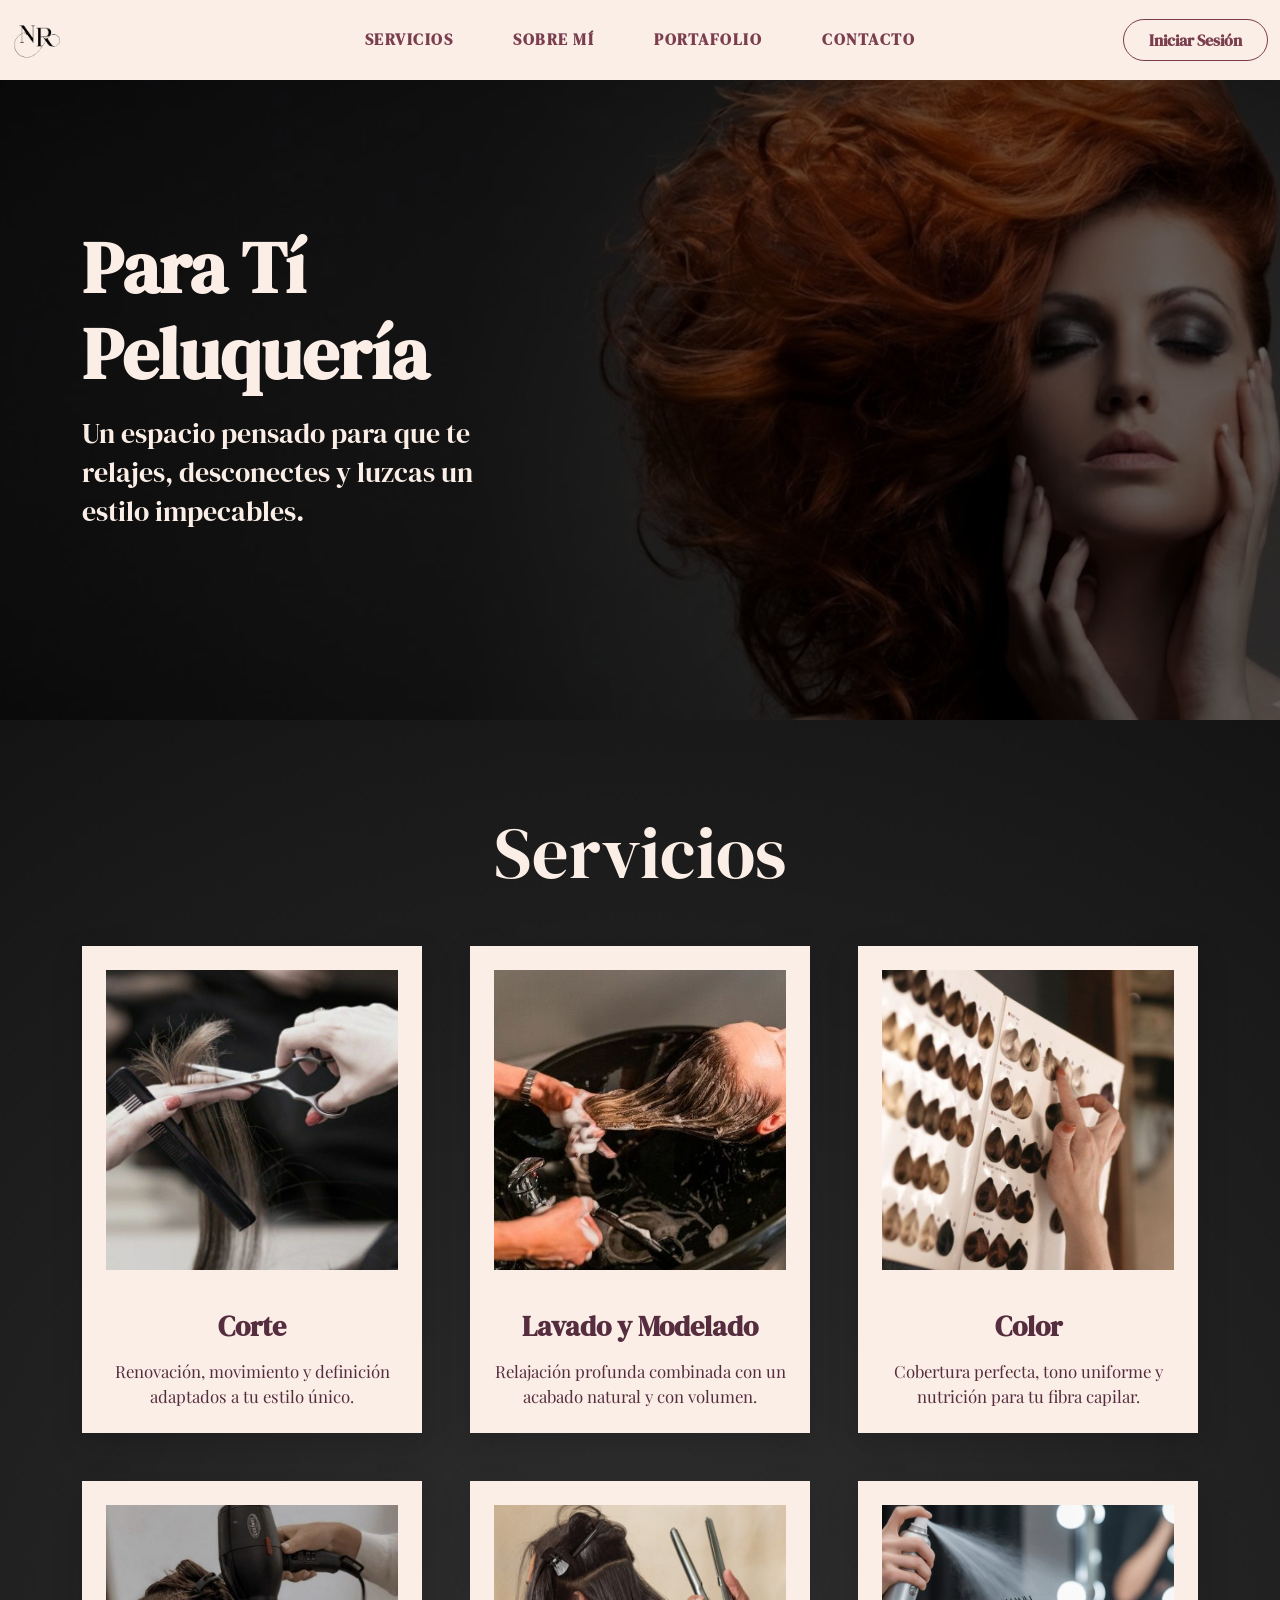
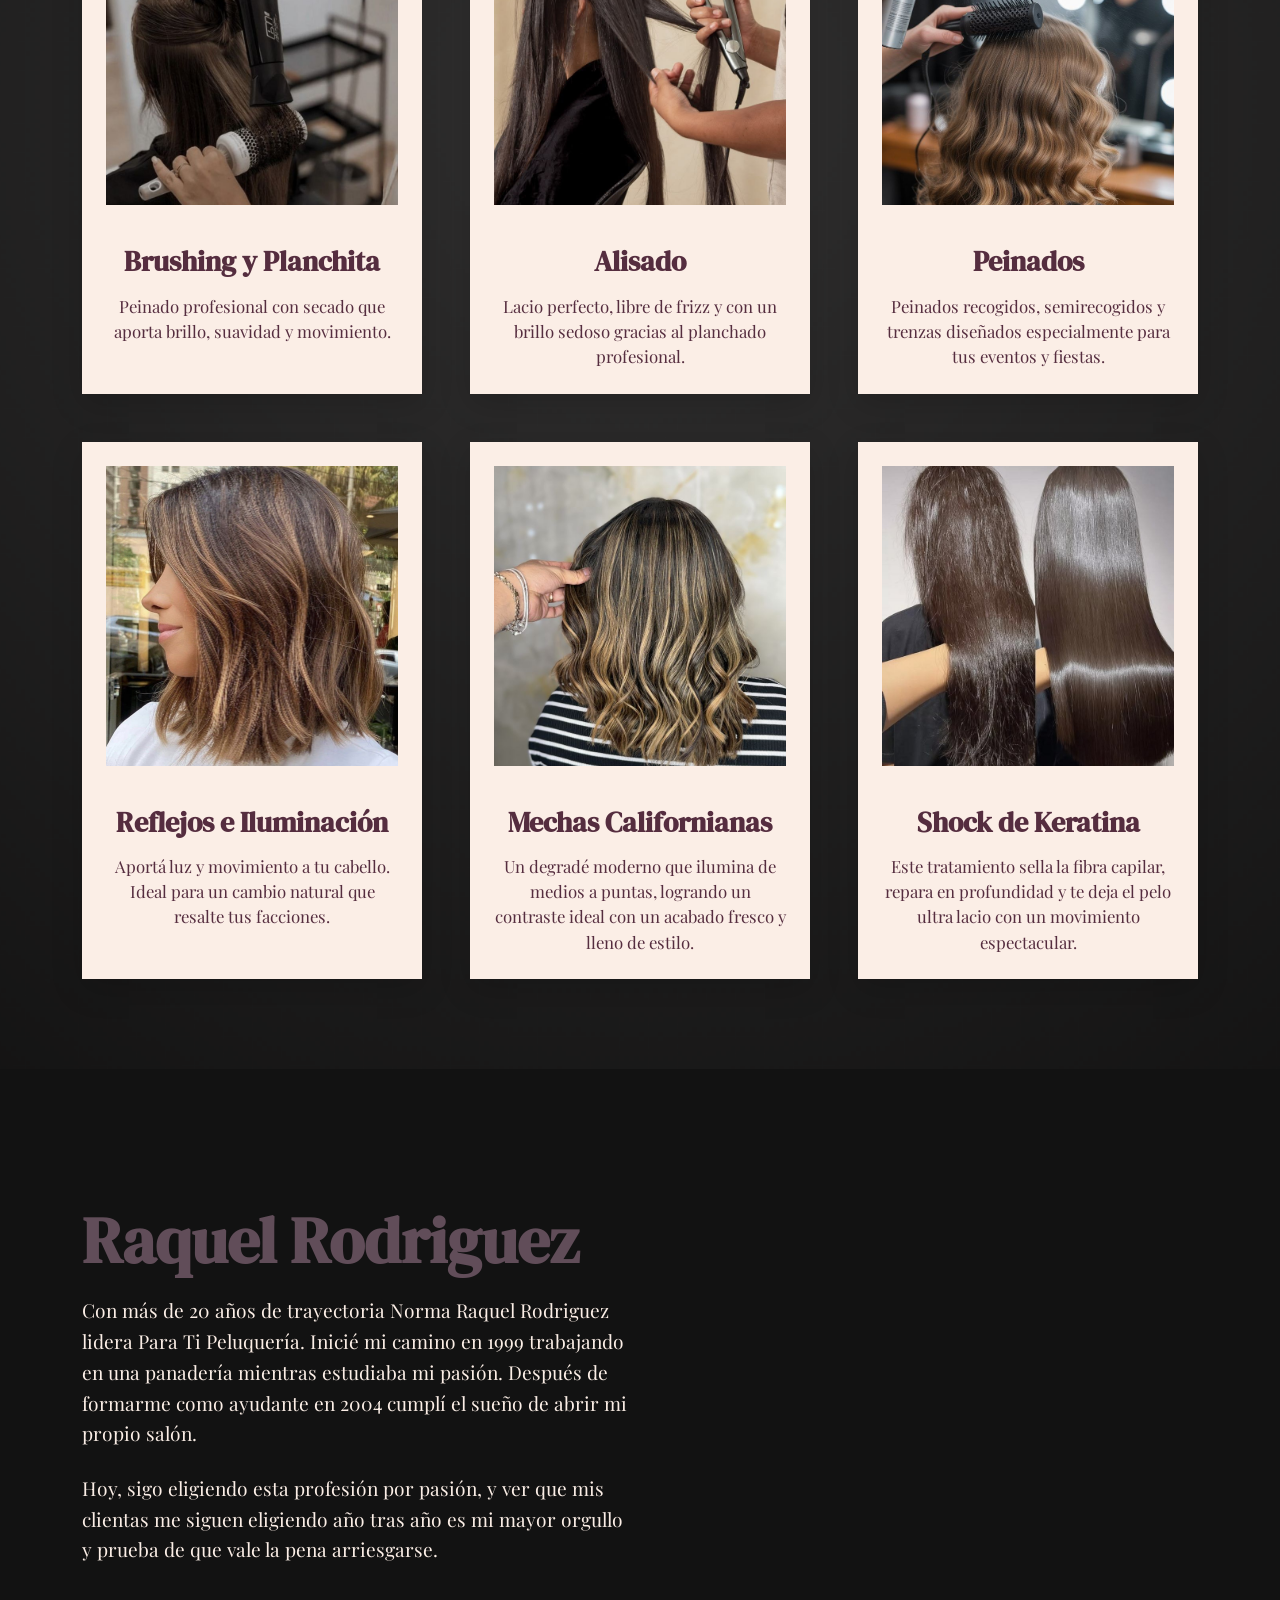
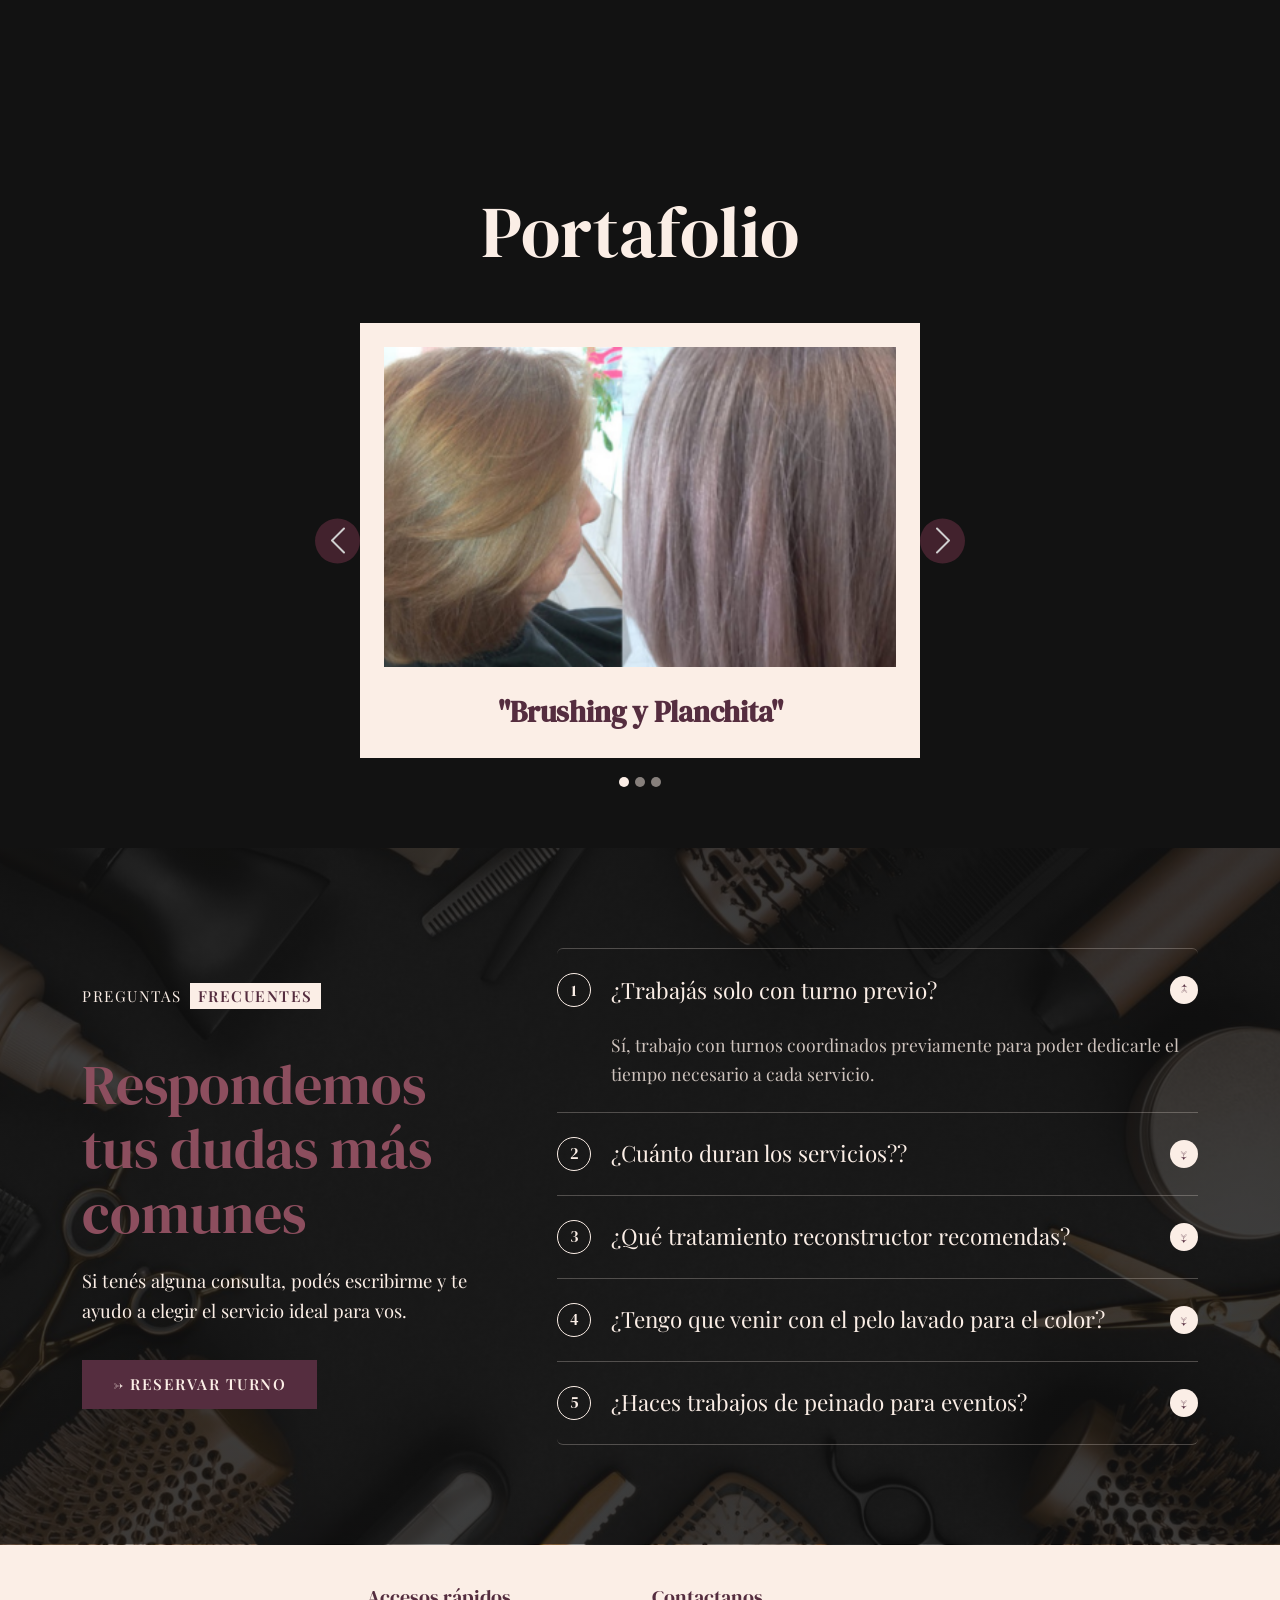
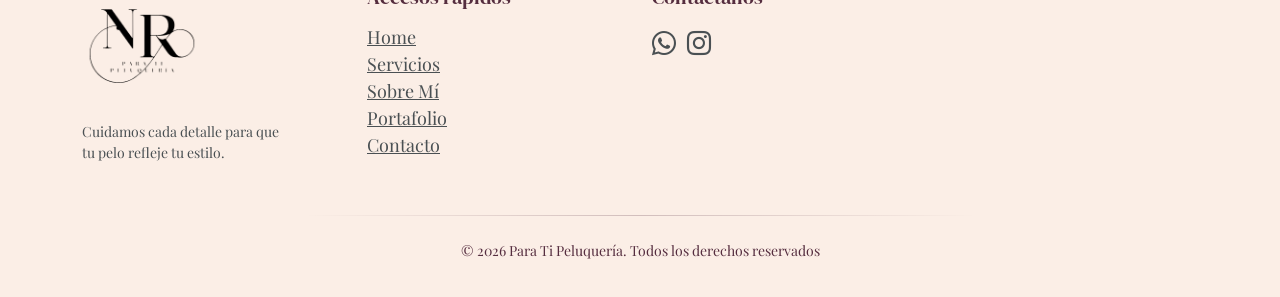
==== commit e3d62f41: "cambio de nombre img" ====
--- a/index.html
+++ b/index.html
@@ -93,7 +93,7 @@
                   <div class="text-center mb-4">
                     <img src="img/lavadoPorta.png">
                   </div>
-                  <p class="lead text-center mb-0">"Reflejos e Iluminación"</p>
+                  <p class="lead text-center mb-0">"Brushing y Planchita"</p>
                 </div>
               </div>
               <div class="carousel-item">
@@ -111,7 +111,7 @@
                   <div class="text-center mb-4">
                     <img src="img/porta.png">
                   </div>
-                  <p class="lead text-center mb-0">"Brushing y Planchita"</p>
+                  <p class="lead text-center mb-0">"Reflejos e Iluminación"</p>
                 </div>
               </div>
             </div>
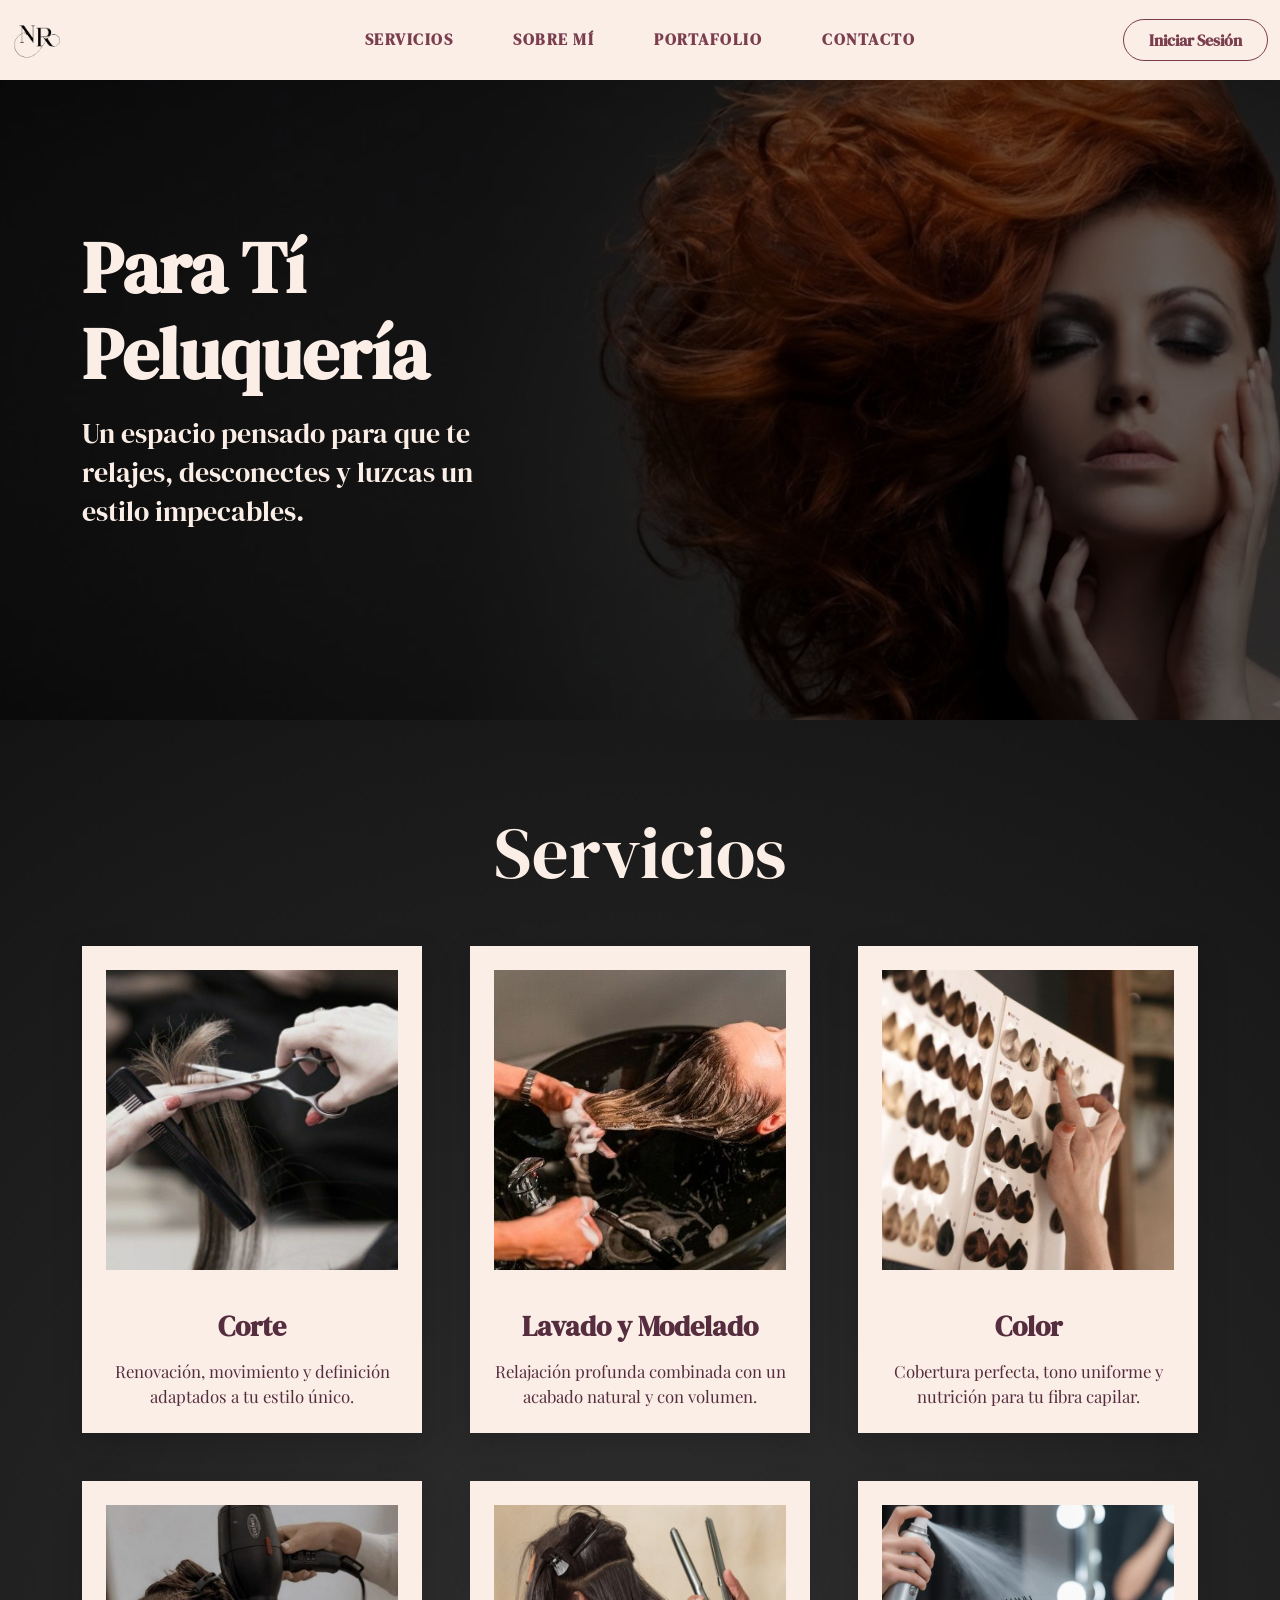
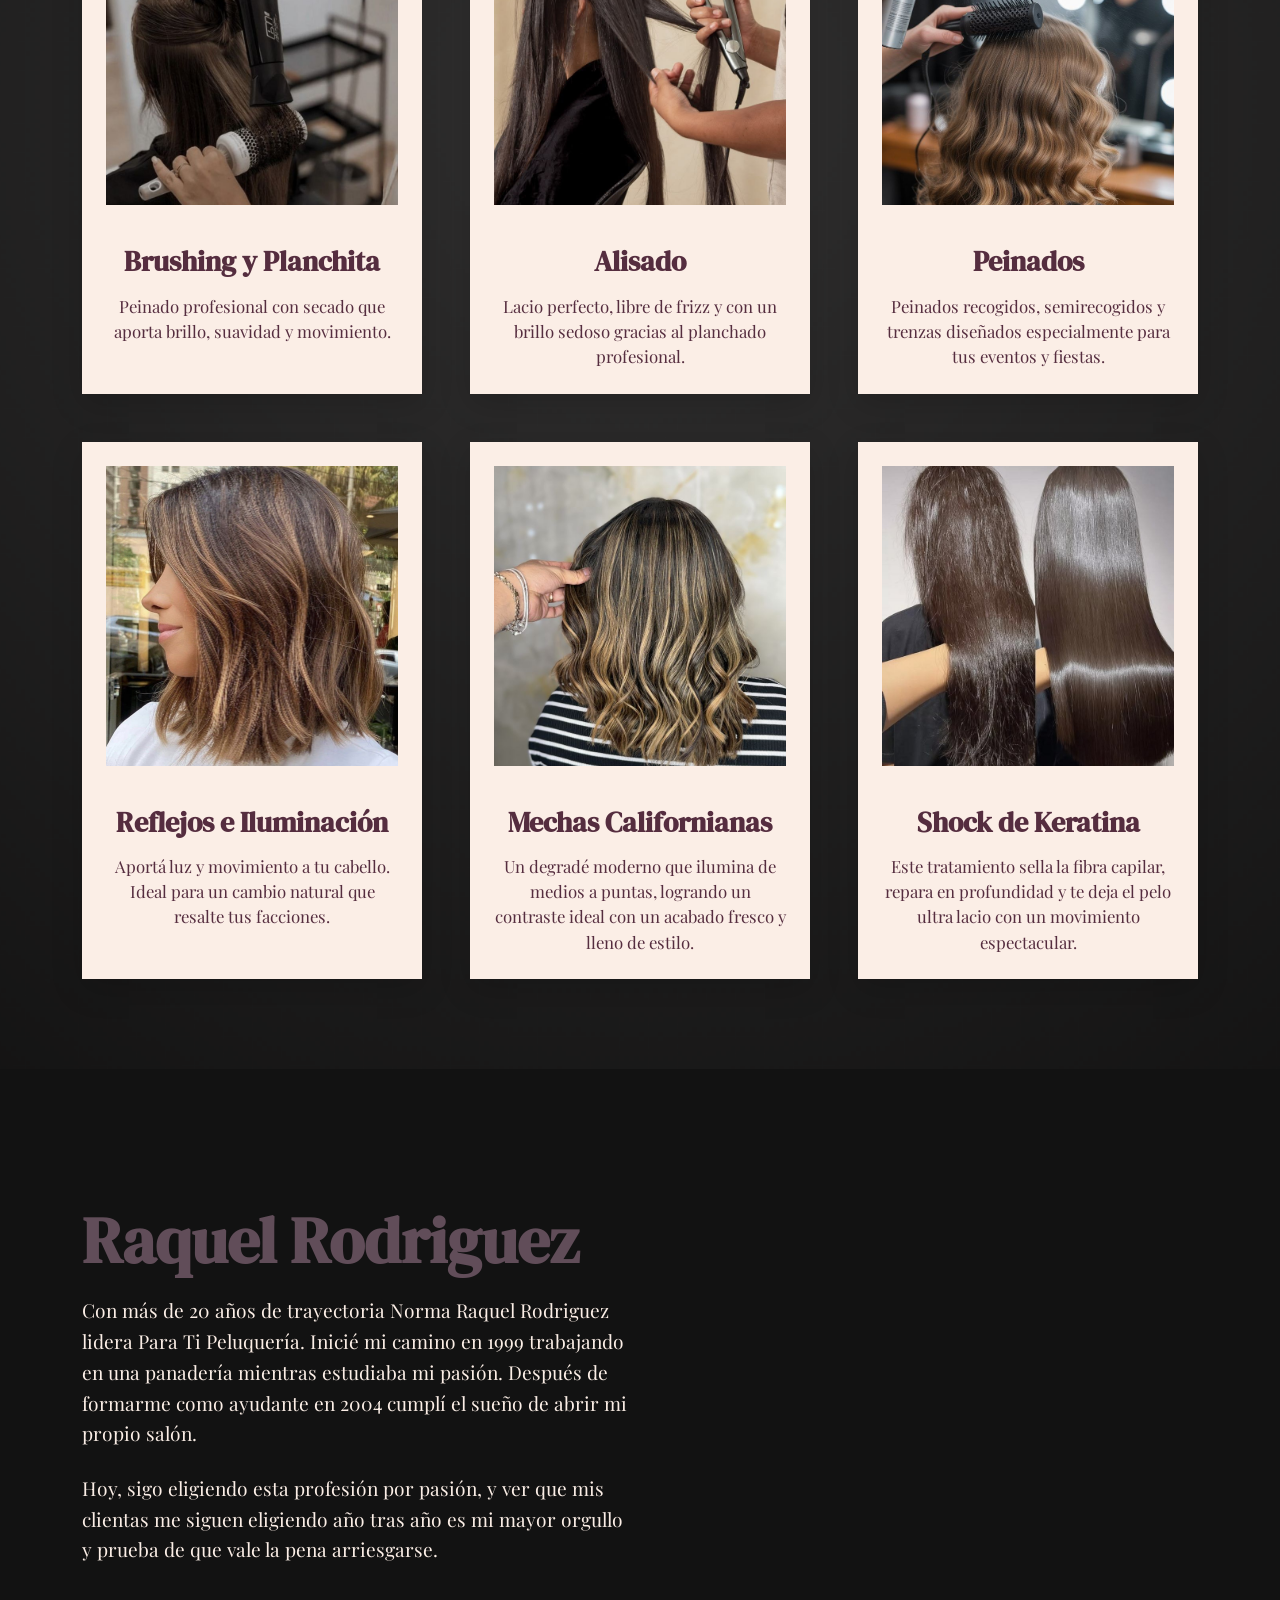
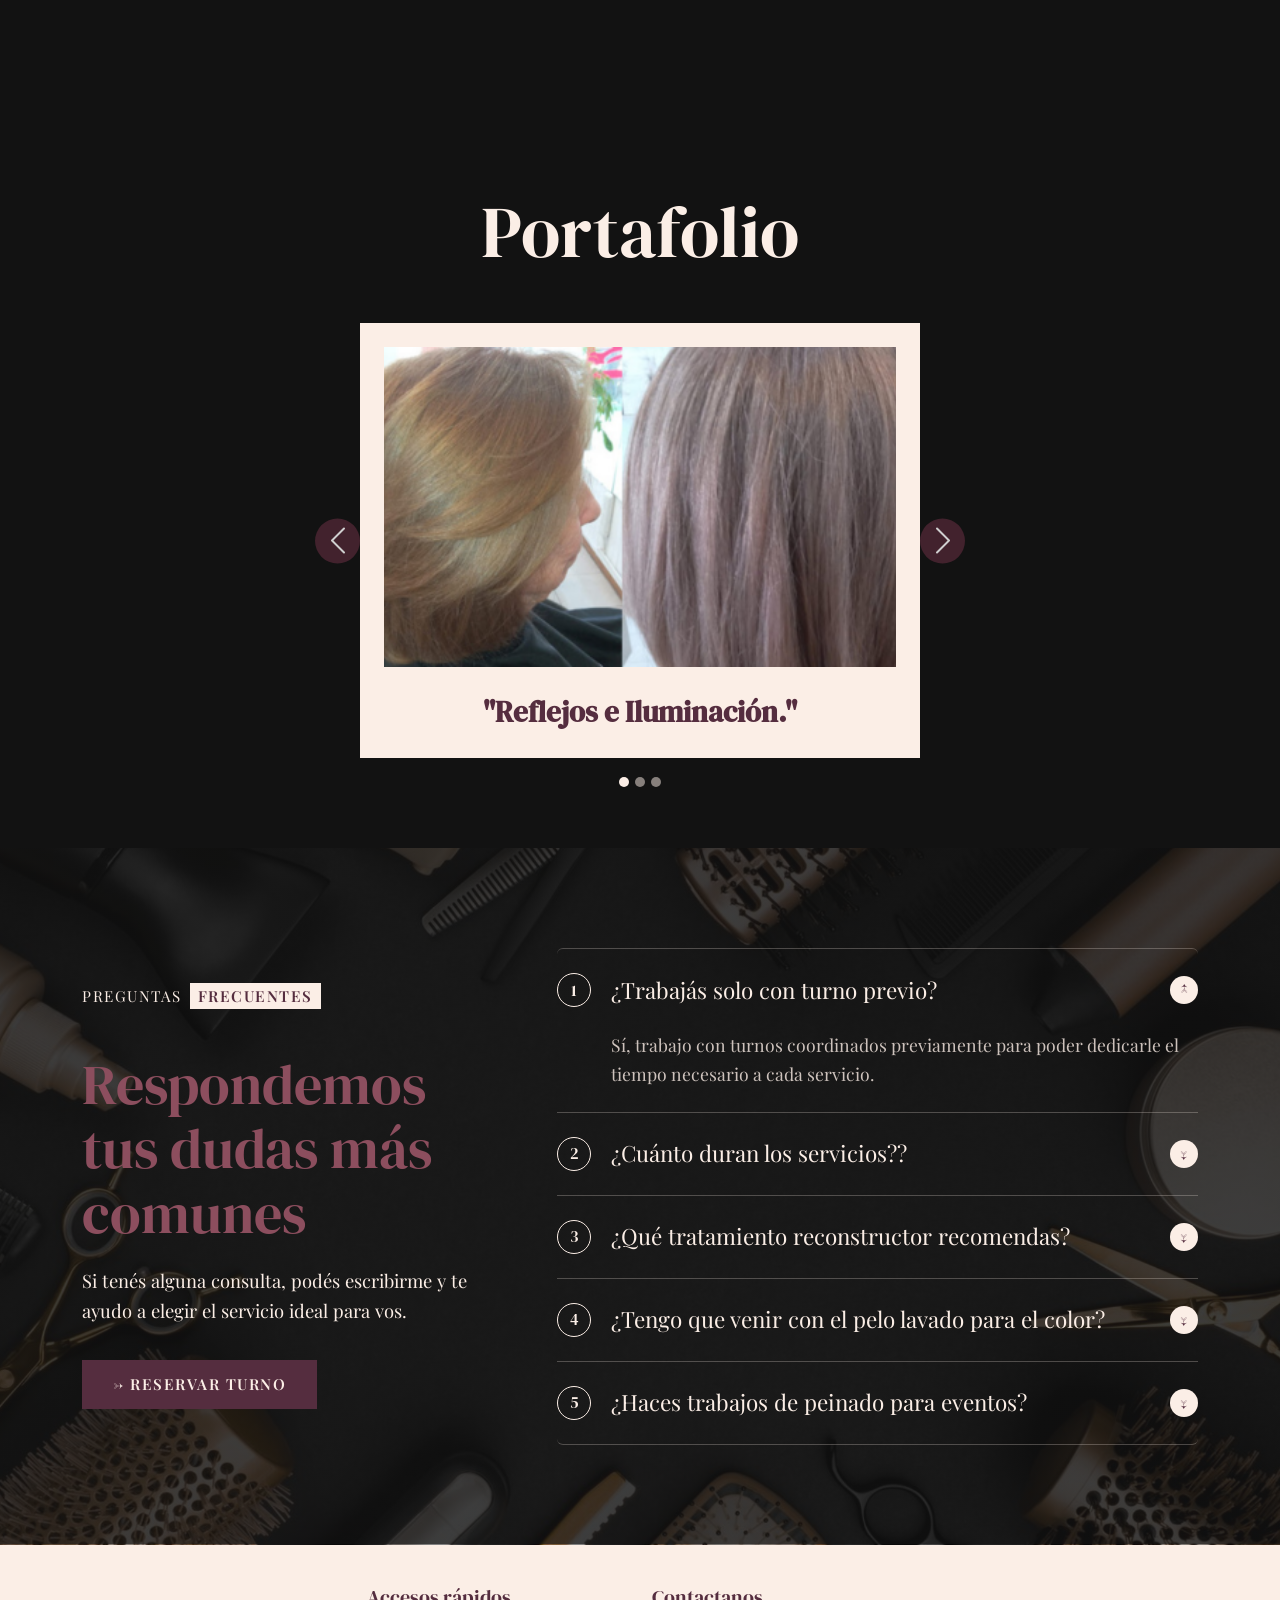
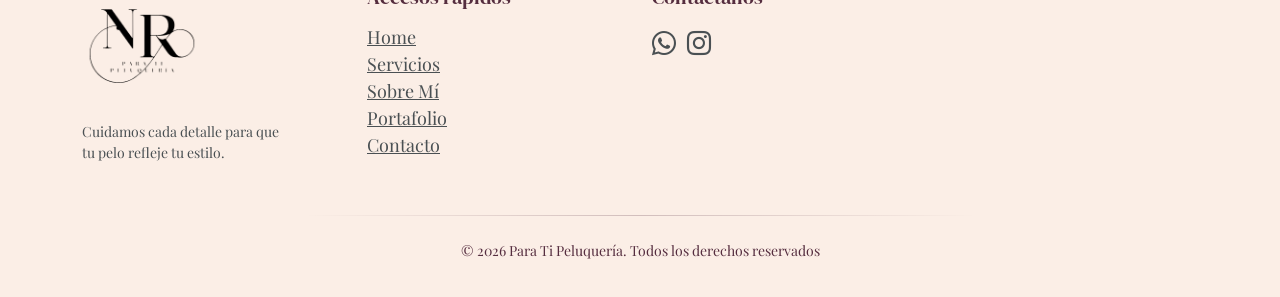
==== commit 6aec1ae4: "cambios de nombre img" ====
--- a/index.html
+++ b/index.html
@@ -93,7 +93,7 @@
                   <div class="text-center mb-4">
                     <img src="img/lavadoPorta.png">
                   </div>
-                  <p class="lead text-center mb-0">"Brushing y Planchita"</p>
+                  <p class="lead text-center mb-0">"Reflejos e Iluminación."</p>
                 </div>
               </div>
               <div class="carousel-item">
@@ -102,7 +102,7 @@
                   <div class="text-center mb-4">
                     <img src="img/cortenino.png">
                   </div>
-                  <p class="lead text-center mb-0">"Corte Niños"</p>
+                  <p class="lead text-center mb-0">"Corte Niños."</p>
                 </div>
               </div>
               <div class="carousel-item">
@@ -111,7 +111,7 @@
                   <div class="text-center mb-4">
                     <img src="img/porta.png">
                   </div>
-                  <p class="lead text-center mb-0">"Reflejos e Iluminación"</p>
+                  <p class="lead text-center mb-0">"Brushing y Planchita."</p>
                 </div>
               </div>
             </div>
